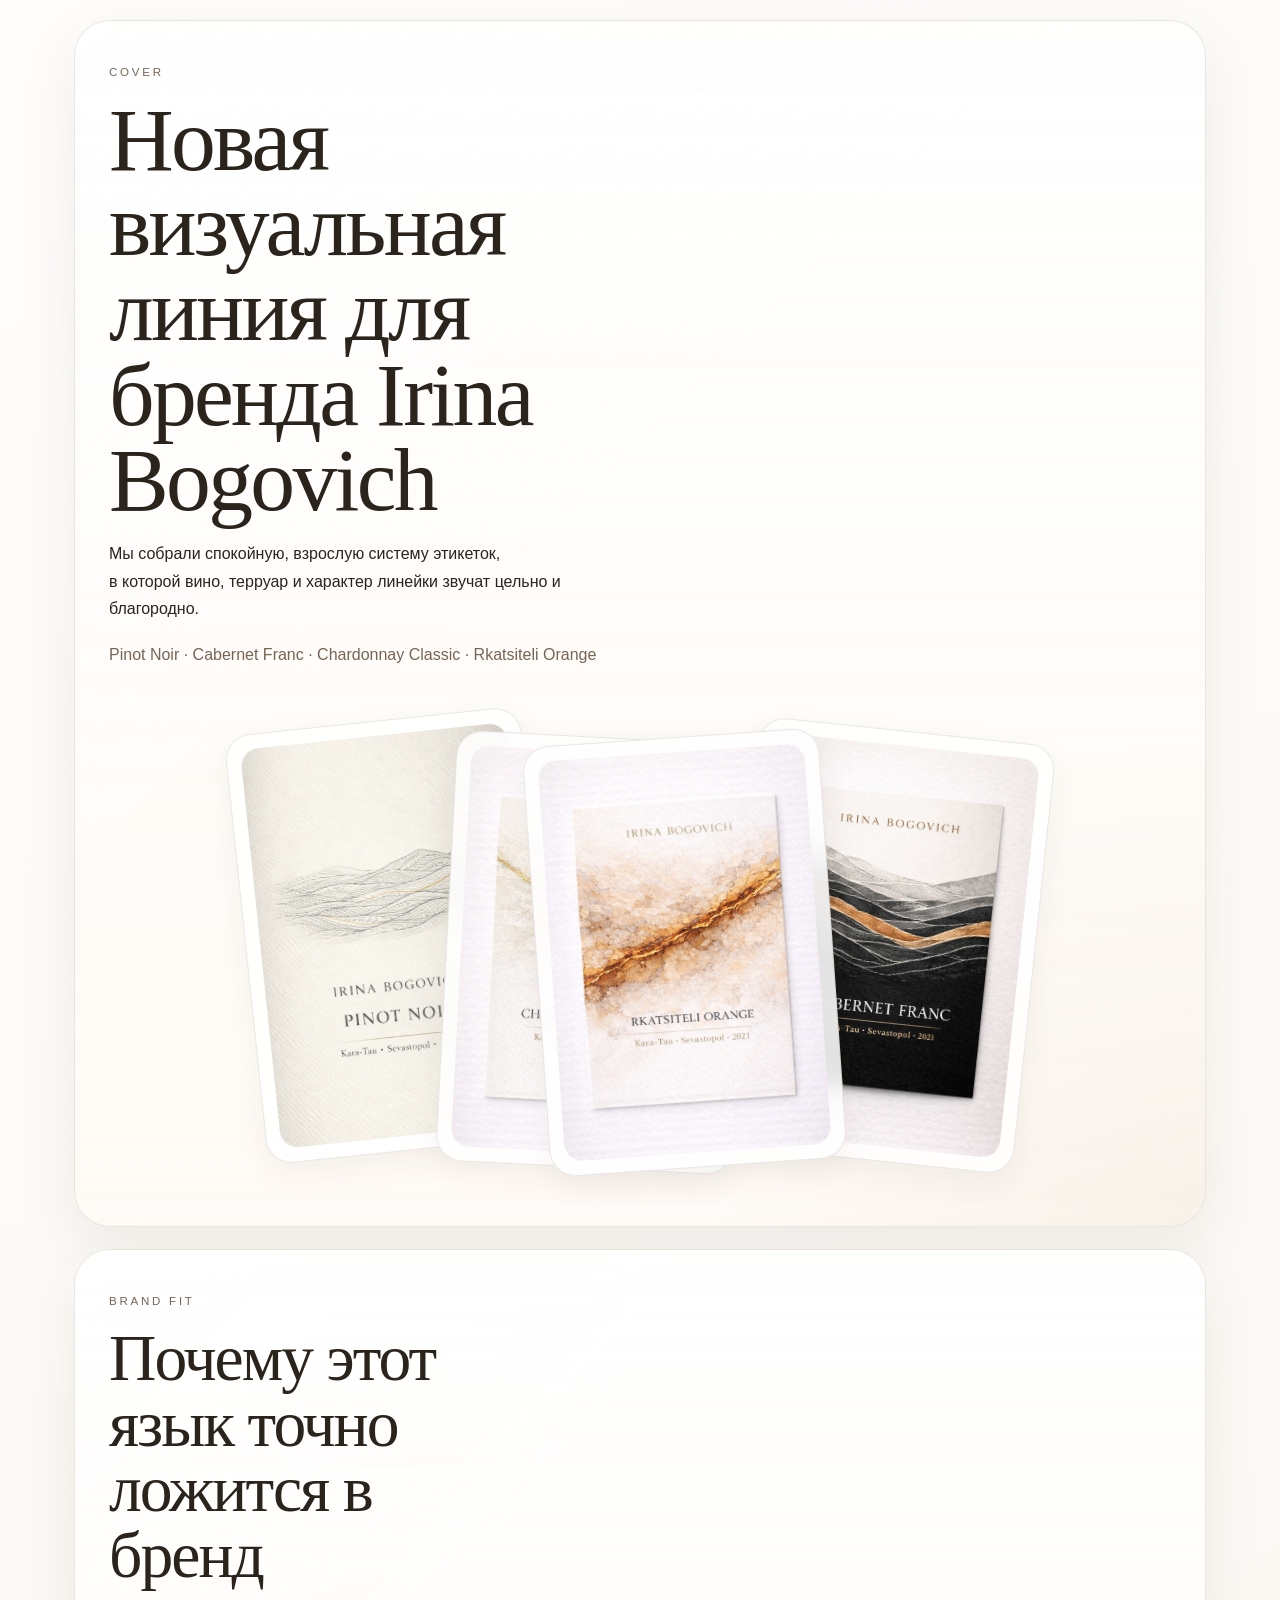
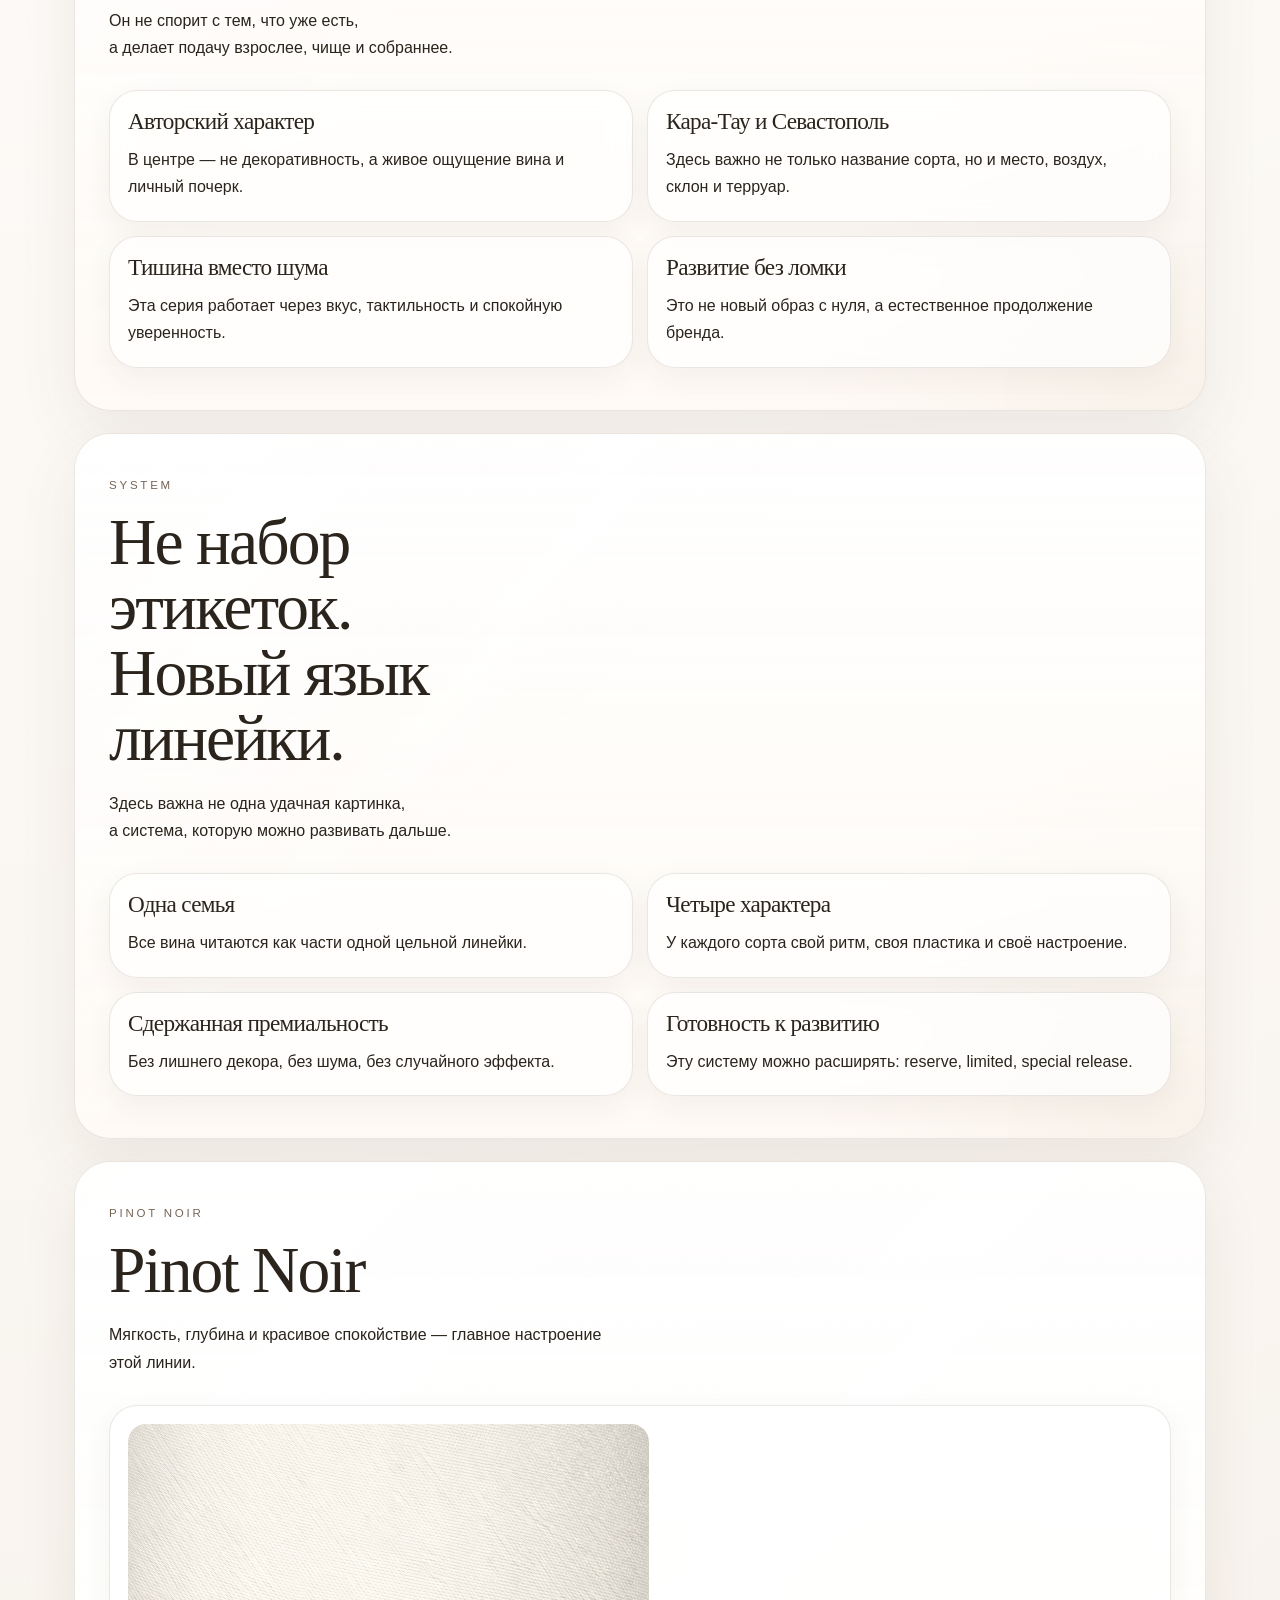
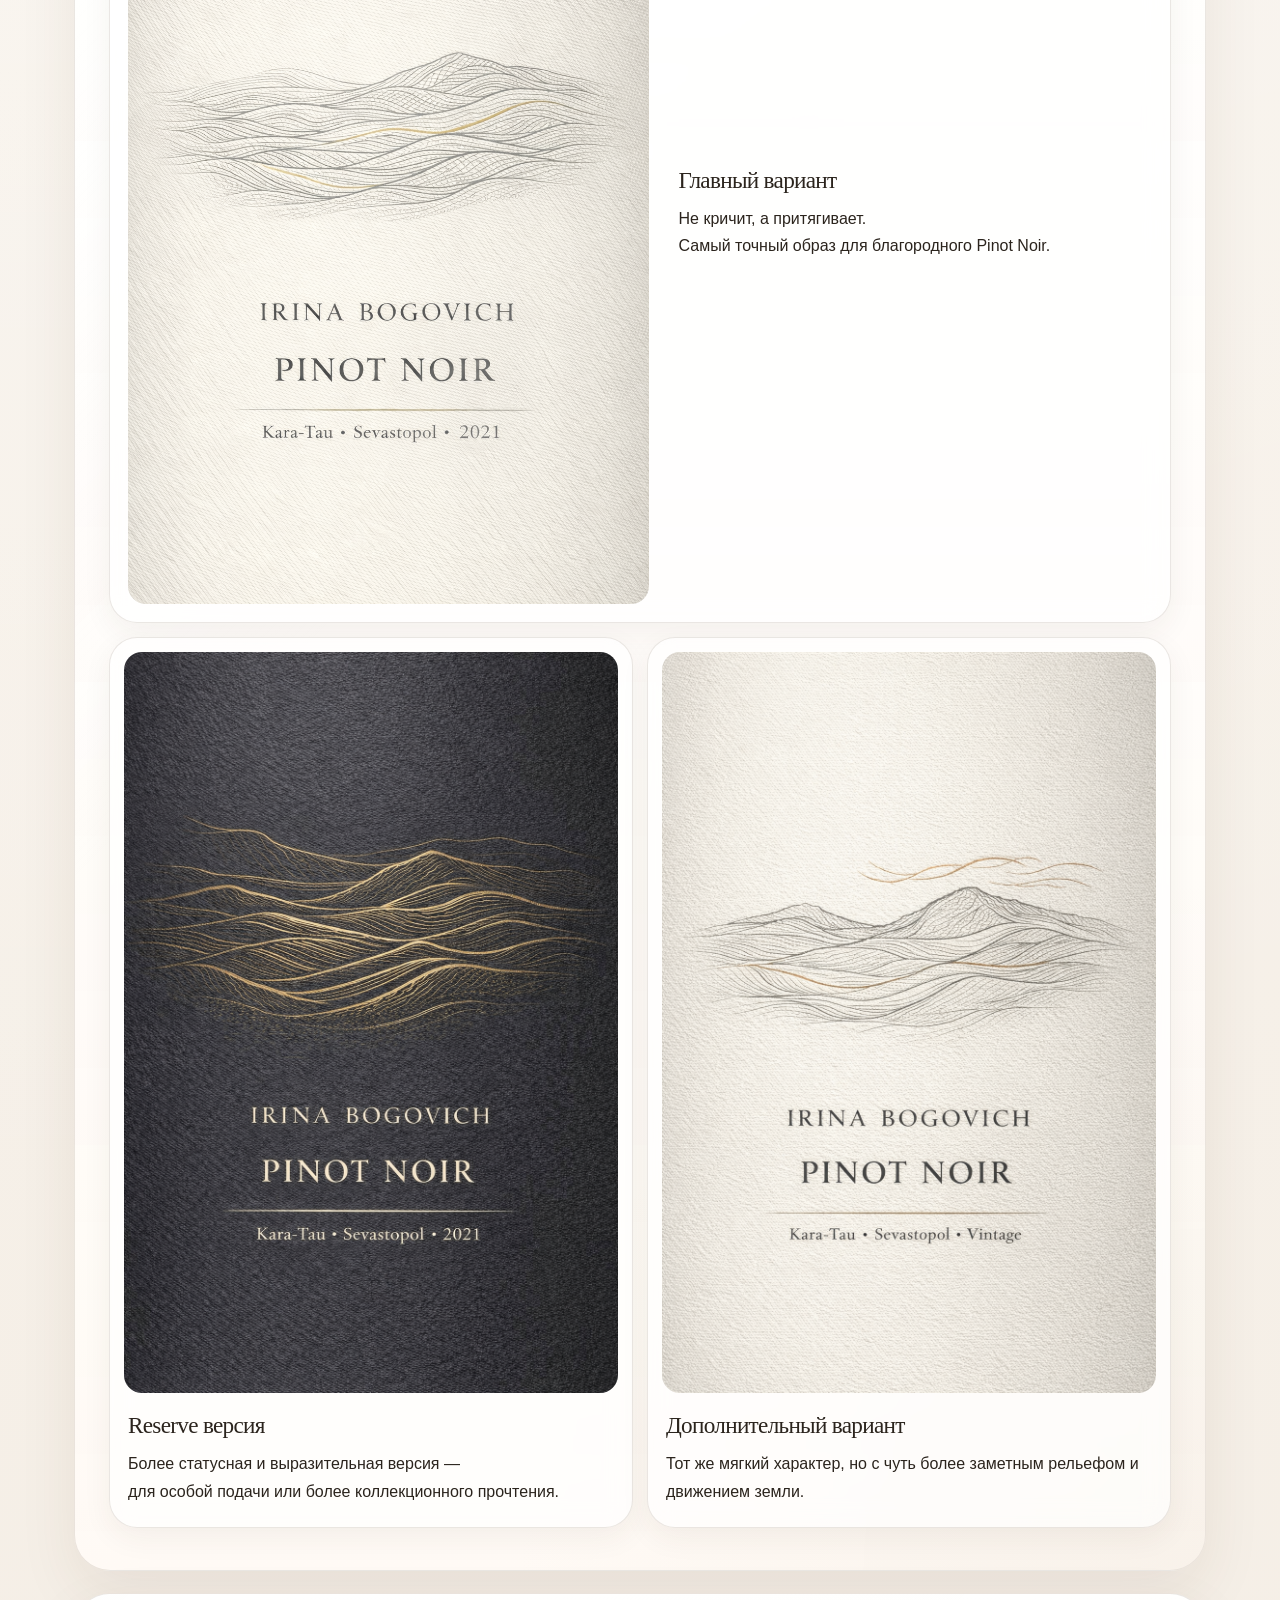
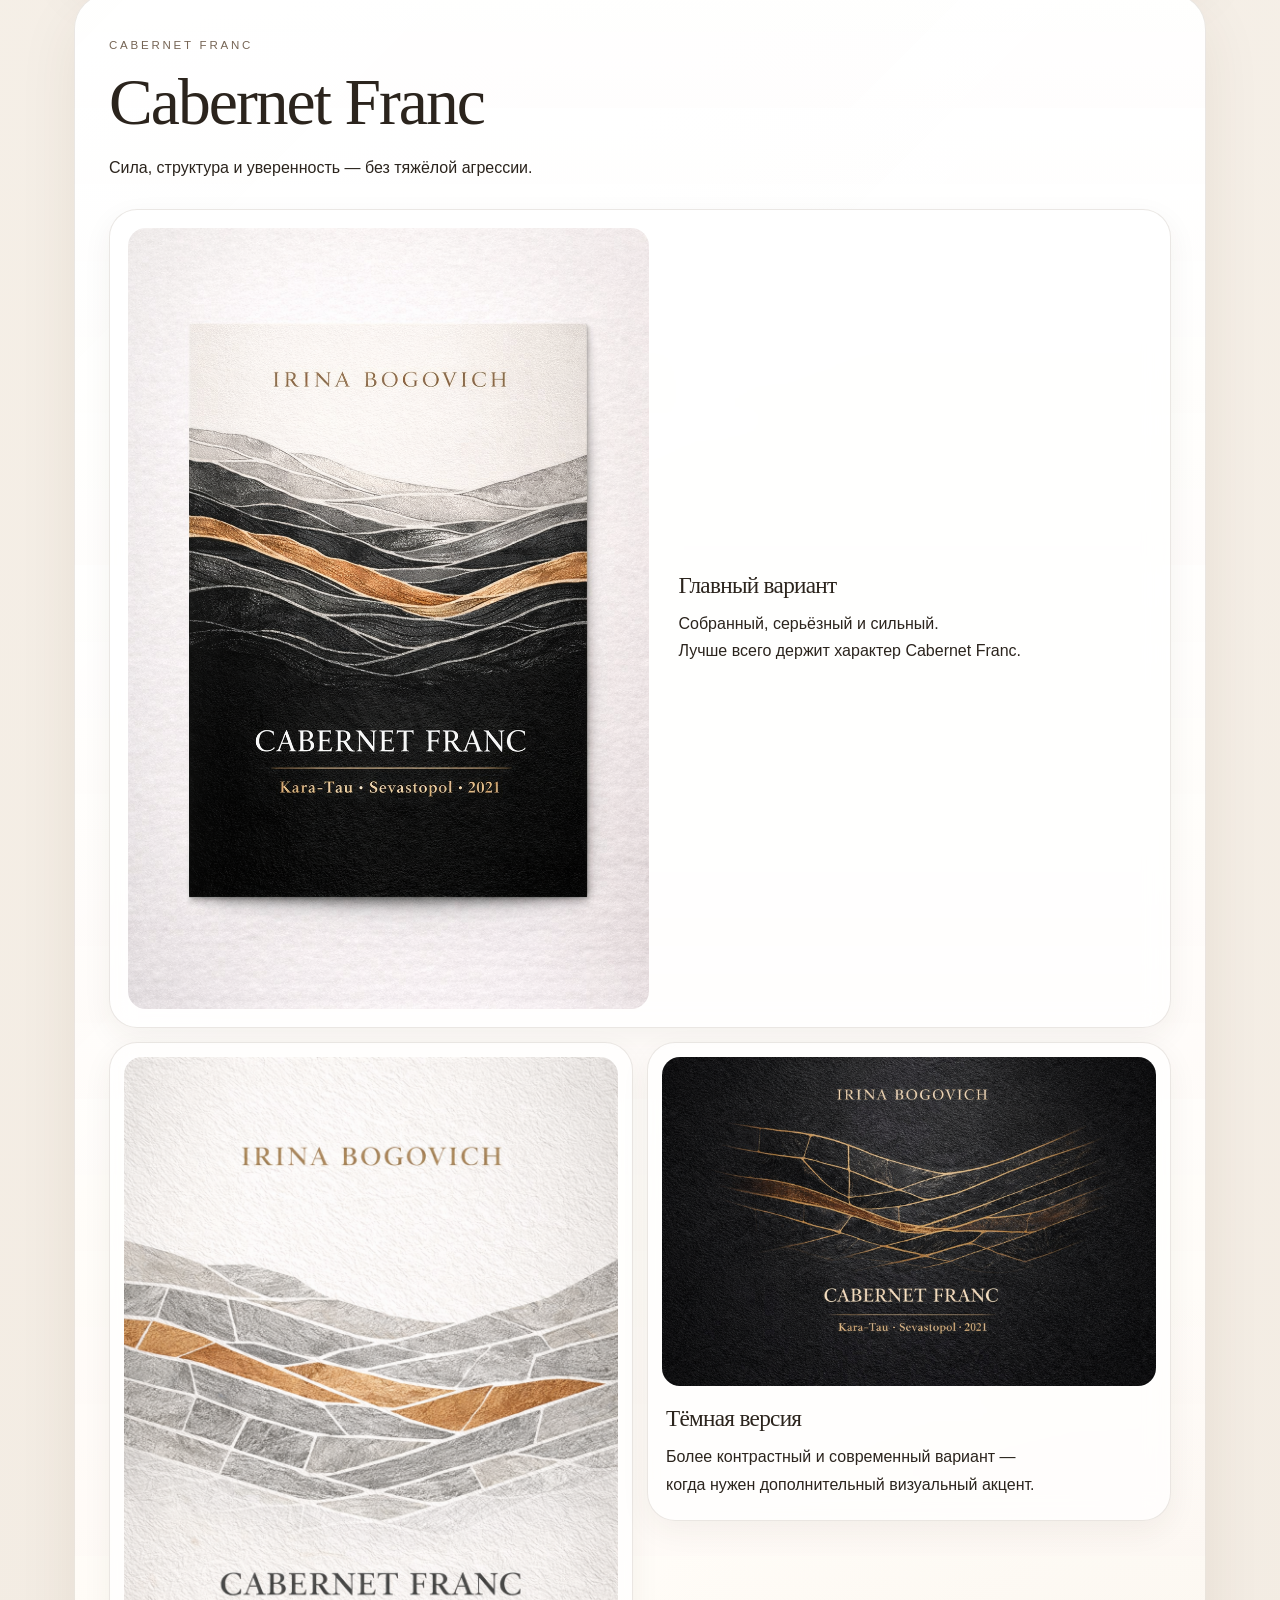
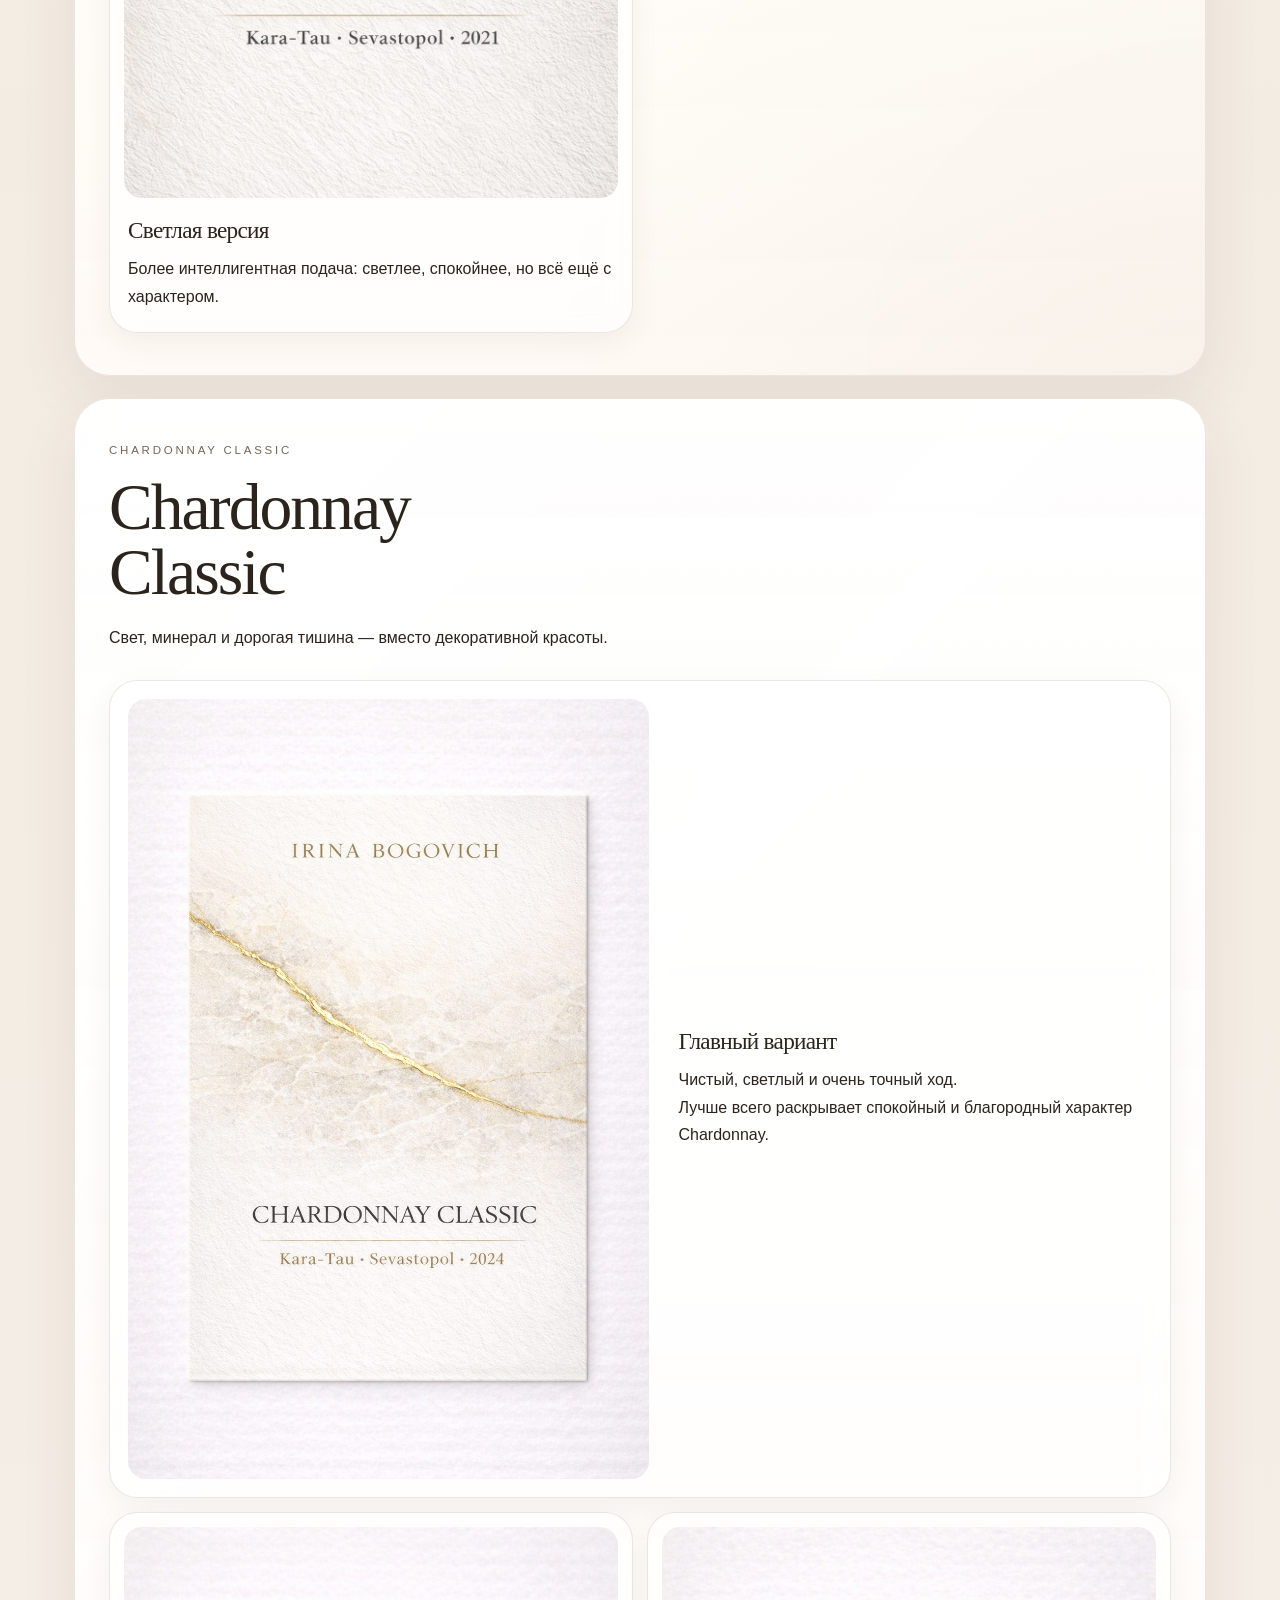
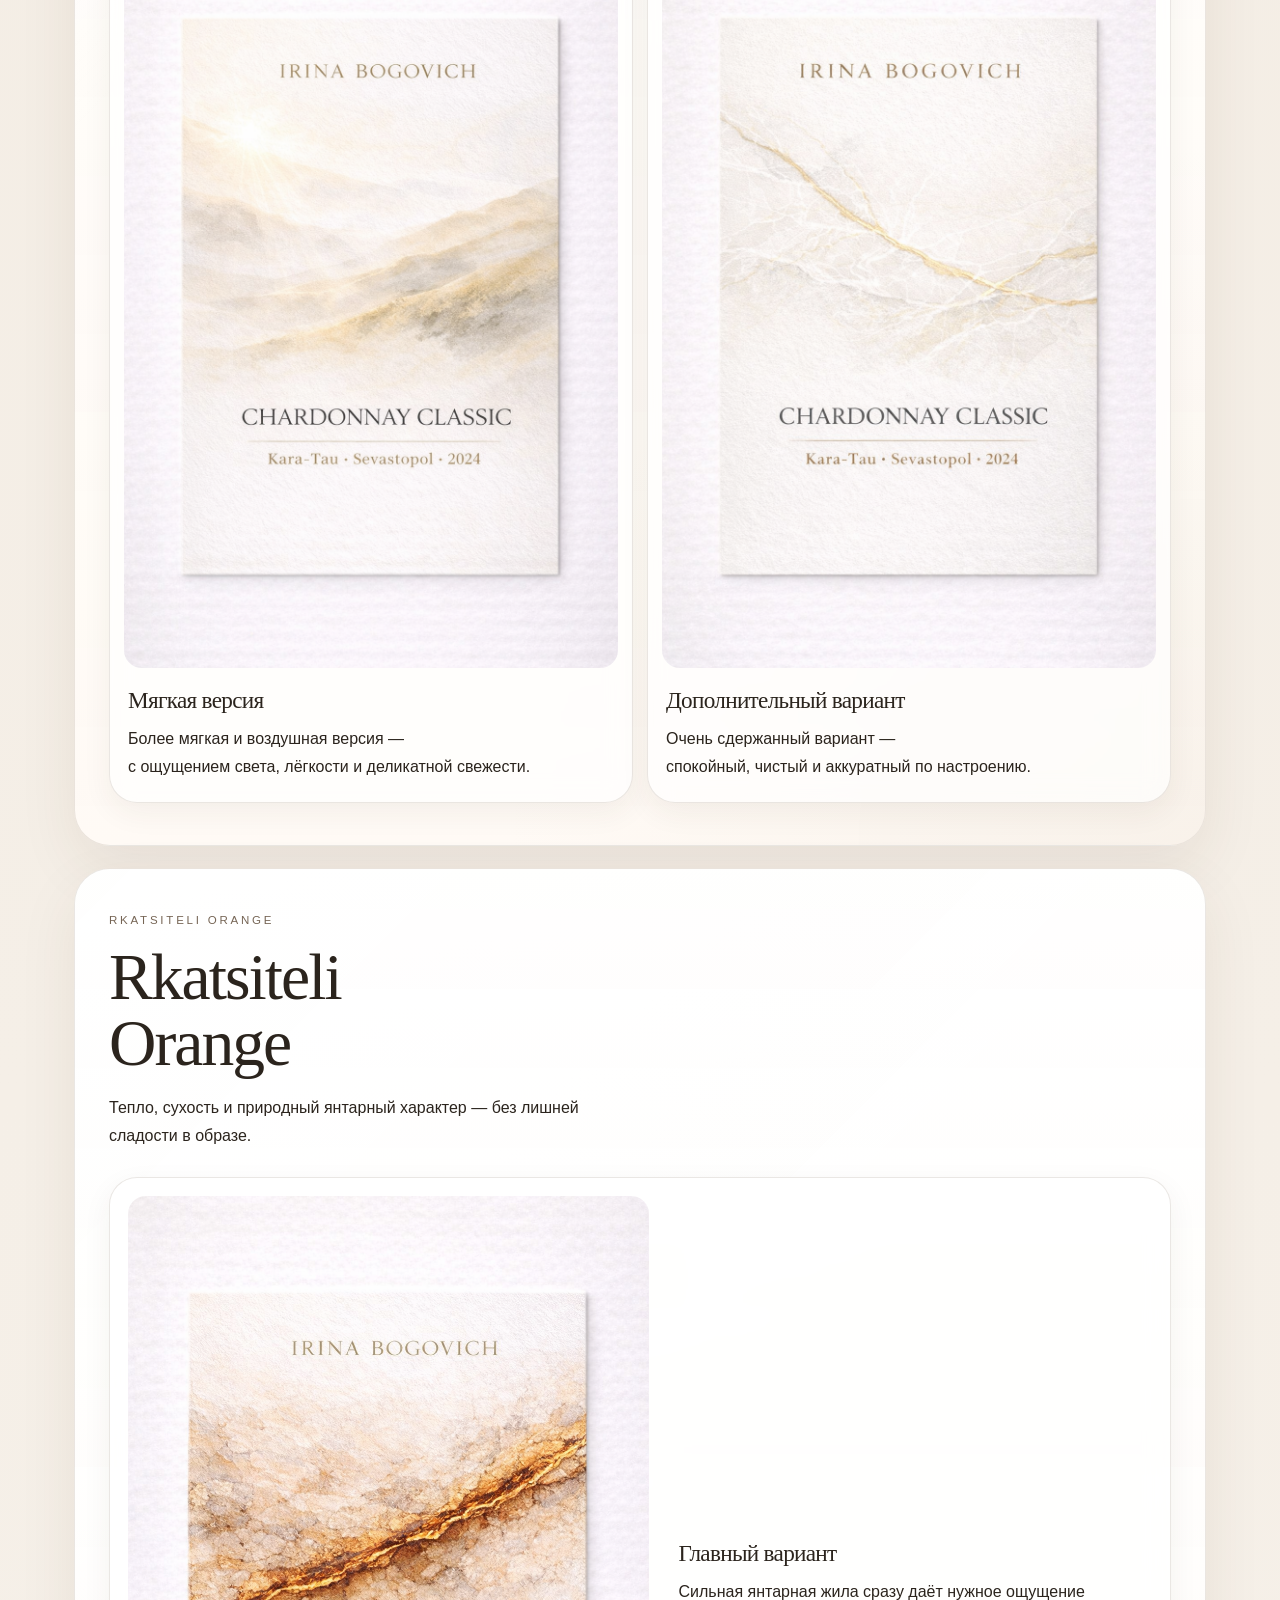
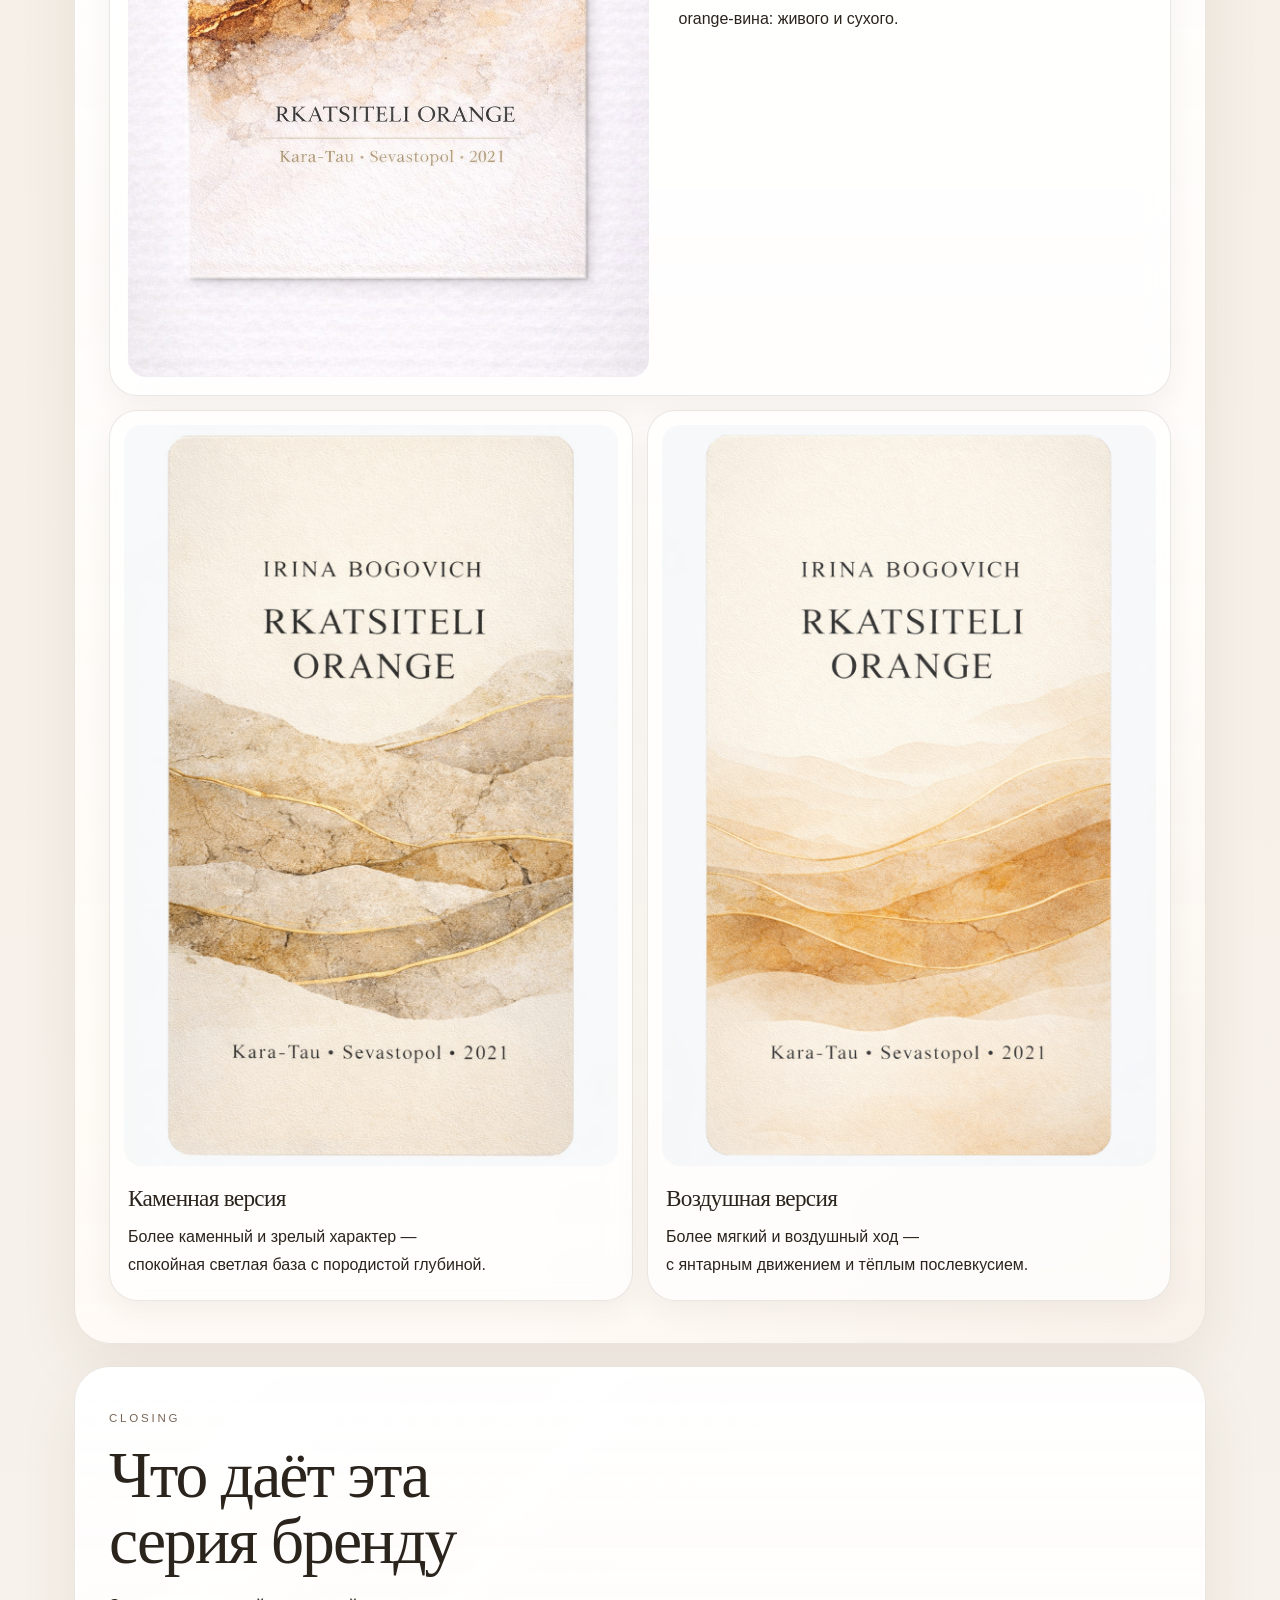
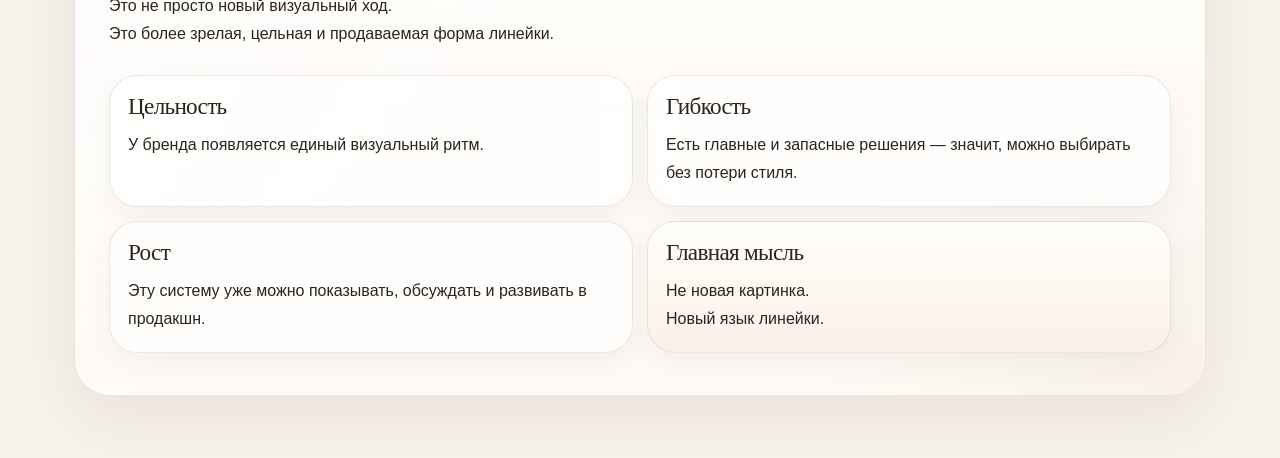
==== index.html @ 6e71f5ce "Add files via upload" ====
<!DOCTYPE html>
<html lang="ru">
  <head>
    <meta charset="UTF-8" />
    <meta
      name="viewport"
      content="width=device-width, initial-scale=1, viewport-fit=cover"
    />
    <title>Irina Bogovich</title>
    <link rel="stylesheet" href="styles.css" />
    <script src="script.js" defer></script>
  </head>
  <body>
    <main class="page-shell">
      <section class="section section-cover reveal is-visible">
        <div class="cover-copy">
          <p class="section-kicker">Cover</p>
          <h1>Новая визуальная линия для бренда Irina Bogovich</h1>
          <p>
            Мы собрали спокойную, взрослую систему этикеток,<br />
            в которой вино, терруар и характер линейки звучат цельно и
            благородно.
          </p>
          <p class="cover-wines">
            Pinot Noir · Cabernet Franc · Chardonnay Classic · Rkatsiteli
            Orange
          </p>
        </div>
        <div class="cover-gallery" aria-label="Этикетки вин">
          <figure class="cover-bottle cover-bottle-left">
            <img
              src="assets/labels/pinot-main.png"
              alt="Pinot Noir — Главный вариант"
            />
          </figure>
          <figure class="cover-bottle cover-bottle-right">
            <img
              src="assets/labels/cabernet-main.png"
              alt="Cabernet Franc — Главный вариант"
            />
          </figure>
          <figure class="cover-bottle cover-bottle-bottom-left">
            <img
              src="assets/labels/chardonnay-main.png"
              alt="Chardonnay Classic — Главный вариант"
            />
          </figure>
          <figure class="cover-bottle cover-bottle-bottom-right">
            <img
              src="assets/labels/orange-main.png"
              alt="Rkatsiteli Orange — Главный вариант"
            />
          </figure>
        </div>
      </section>

      <section class="section reveal">
        <div class="section-copy">
          <p class="section-kicker">Brand fit</p>
          <h2>Почему этот язык точно ложится в бренд</h2>
          <p>
            Он не спорит с тем, что уже есть,<br />
            а делает подачу взрослее, чище и собраннее.
          </p>
        </div>
        <div class="point-list">
          <article class="point-card">
            <h3>Авторский характер</h3>
            <p>
              В центре — не декоративность, а живое ощущение вина и личный
              почерк.
            </p>
          </article>
          <article class="point-card">
            <h3>Кара-Тау и Севастополь</h3>
            <p>
              Здесь важно не только название сорта, но и место, воздух, склон и
              терруар.
            </p>
          </article>
          <article class="point-card">
            <h3>Тишина вместо шума</h3>
            <p>
              Эта серия работает через вкус, тактильность и спокойную
              уверенность.
            </p>
          </article>
          <article class="point-card">
            <h3>Развитие без ломки</h3>
            <p>
              Это не новый образ с нуля, а естественное продолжение бренда.
            </p>
          </article>
        </div>
      </section>

      <section class="section reveal">
        <div class="section-copy">
          <p class="section-kicker">System</p>
          <h2>Не набор этикеток. Новый язык линейки.</h2>
          <p>
            Здесь важна не одна удачная картинка,<br />
            а система, которую можно развивать дальше.
          </p>
        </div>
        <div class="point-list">
          <article class="point-card">
            <h3>Одна семья</h3>
            <p>Все вина читаются как части одной цельной линейки.</p>
          </article>
          <article class="point-card">
            <h3>Четыре характера</h3>
            <p>У каждого сорта свой ритм, своя пластика и своё настроение.</p>
          </article>
          <article class="point-card">
            <h3>Сдержанная премиальность</h3>
            <p>Без лишнего декора, без шума, без случайного эффекта.</p>
          </article>
          <article class="point-card">
            <h3>Готовность к развитию</h3>
            <p>Эту систему можно расширять: reserve, limited, special release.</p>
          </article>
        </div>
      </section>

      <section class="section wine-section reveal">
        <div class="section-copy">
          <p class="section-kicker">Pinot Noir</p>
          <h2>Pinot Noir</h2>
          <p>
            Мягкость, глубина и красивое спокойствие — главное настроение этой
            линии.
          </p>
        </div>
        <div class="wine-gallery">
          <article class="wine-card wine-card-main">
            <div class="wine-image-frame">
              <img
                src="assets/labels/pinot-main.png"
                alt="Pinot Noir — Главный вариант"
              />
            </div>
            <div class="wine-card-copy">
              <h3>Главный вариант</h3>
              <p>
                Не кричит, а притягивает.<br />
                Самый точный образ для благородного Pinot Noir.
              </p>
            </div>
          </article>
          <article class="wine-card">
            <div class="wine-image-frame">
              <img
                src="assets/labels/pinot-reserve.png"
                alt="Pinot Noir — Запасной / reserve"
              />
            </div>
            <div class="wine-card-copy">
              <h3>Reserve версия</h3>
              <p>
                Более статусная и выразительная версия —<br />
                для особой подачи или более коллекционного прочтения.
              </p>
            </div>
          </article>
          <article class="wine-card">
            <div class="wine-image-frame">
              <img
                src="assets/labels/pinot-extra.png"
                alt="Pinot Noir — Дополнительный"
              />
            </div>
            <div class="wine-card-copy">
              <h3>Дополнительный вариант</h3>
              <p>
                Тот же мягкий характер, но с чуть более заметным рельефом и
                движением земли.
              </p>
            </div>
          </article>
        </div>
      </section>

      <section class="section wine-section reveal">
        <div class="section-copy">
          <p class="section-kicker">Cabernet Franc</p>
          <h2>Cabernet Franc</h2>
          <p>Сила, структура и уверенность — без тяжёлой агрессии.</p>
        </div>
        <div class="wine-gallery">
          <article class="wine-card wine-card-main">
            <div class="wine-image-frame">
              <img
                src="assets/labels/cabernet-main.png"
                alt="Cabernet Franc — Главный вариант"
              />
            </div>
            <div class="wine-card-copy">
              <h3>Главный вариант</h3>
              <p>
                Собранный, серьёзный и сильный.<br />
                Лучше всего держит характер Cabernet Franc.
              </p>
            </div>
          </article>
          <article class="wine-card">
            <div class="wine-image-frame">
              <img
                src="assets/labels/cabernet-light.png"
                alt="Cabernet Franc — Запасной светлый"
              />
            </div>
            <div class="wine-card-copy">
              <h3>Светлая версия</h3>
              <p>
                Более интеллигентная подача: светлее, спокойнее, но всё ещё с
                характером.
              </p>
            </div>
          </article>
          <article class="wine-card">
            <div class="wine-image-frame">
              <img
                src="assets/labels/cabernet-dark.png"
                alt="Cabernet Franc — Запасной тёмный"
              />
            </div>
            <div class="wine-card-copy">
              <h3>Тёмная версия</h3>
              <p>
                Более контрастный и современный вариант —<br />
                когда нужен дополнительный визуальный акцент.
              </p>
            </div>
          </article>
        </div>
      </section>

      <section class="section wine-section reveal">
        <div class="section-copy">
          <p class="section-kicker">Chardonnay Classic</p>
          <h2>Chardonnay Classic</h2>
          <p>Свет, минерал и дорогая тишина — вместо декоративной красоты.</p>
        </div>
        <div class="wine-gallery">
          <article class="wine-card wine-card-main">
            <div class="wine-image-frame">
              <img
                src="assets/labels/chardonnay-main.png"
                alt="Chardonnay Classic — Главный вариант"
              />
            </div>
            <div class="wine-card-copy">
              <h3>Главный вариант</h3>
              <p>
                Чистый, светлый и очень точный ход.<br />
                Лучше всего раскрывает спокойный и благородный характер
                Chardonnay.
              </p>
            </div>
          </article>
          <article class="wine-card">
            <div class="wine-image-frame">
              <img
                src="assets/labels/chardonnay-alt.png"
                alt="Chardonnay Classic — Запасной"
              />
            </div>
            <div class="wine-card-copy">
              <h3>Мягкая версия</h3>
              <p>
                Более мягкая и воздушная версия —<br />
                с ощущением света, лёгкости и деликатной свежести.
              </p>
            </div>
          </article>
          <article class="wine-card">
            <div class="wine-image-frame">
              <img
                src="assets/labels/chardonnay-extra.png"
                alt="Chardonnay Classic — Дополнительный"
              />
            </div>
            <div class="wine-card-copy">
              <h3>Дополнительный вариант</h3>
              <p>
                Очень сдержанный вариант —<br />
                спокойный, чистый и аккуратный по настроению.
              </p>
            </div>
          </article>
        </div>
      </section>

      <section class="section wine-section reveal">
        <div class="section-copy">
          <p class="section-kicker">Rkatsiteli Orange</p>
          <h2>Rkatsiteli Orange</h2>
          <p>
            Тепло, сухость и природный янтарный характер — без лишней сладости в
            образе.
          </p>
        </div>
        <div class="wine-gallery">
          <article class="wine-card wine-card-main">
            <div class="wine-image-frame">
              <img
                src="assets/labels/orange-main.png"
                alt="Rkatsiteli Orange — Главный вариант"
              />
            </div>
            <div class="wine-card-copy">
              <h3>Главный вариант</h3>
              <p>
                Сильная янтарная жила сразу даёт нужное ощущение orange-вина:
                живого и сухого.
              </p>
            </div>
          </article>
          <article class="wine-card">
            <div class="wine-image-frame">
              <img
                src="assets/labels/orange-alt.png"
                alt="Rkatsiteli Orange — Запасной"
              />
            </div>
            <div class="wine-card-copy">
              <h3>Каменная версия</h3>
              <p>
                Более каменный и зрелый характер —<br />
                спокойная светлая база с породистой глубиной.
              </p>
            </div>
          </article>
          <article class="wine-card">
            <div class="wine-image-frame">
              <img
                src="assets/labels/orange-extra.png"
                alt="Rkatsiteli Orange — Дополнительный"
              />
            </div>
            <div class="wine-card-copy">
              <h3>Воздушная версия</h3>
              <p>
                Более мягкий и воздушный ход —<br />
                с янтарным движением и тёплым послевкусием.
              </p>
            </div>
          </article>
        </div>
      </section>

      <section class="section reveal">
        <div class="section-copy">
          <p class="section-kicker">Closing</p>
          <h2>Что даёт эта серия бренду</h2>
          <p>
            Это не просто новый визуальный ход.<br />
            Это более зрелая, цельная и продаваемая форма линейки.
          </p>
        </div>
        <div class="point-list">
          <article class="point-card">
            <h3>Цельность</h3>
            <p>У бренда появляется единый визуальный ритм.</p>
          </article>
          <article class="point-card">
            <h3>Гибкость</h3>
            <p>
              Есть главные и запасные решения — значит, можно выбирать без
              потери стиля.
            </p>
          </article>
          <article class="point-card">
            <h3>Рост</h3>
            <p>
              Эту систему уже можно показывать, обсуждать и развивать в
              продакшн.
            </p>
          </article>
          <article class="point-card point-card-strong">
            <h3>Главная мысль</h3>
            <p>Не новая картинка.<br />Новый язык линейки.</p>
          </article>
        </div>
      </section>
    </main>
  </body>
</html>
---- styles.css ----
:root {
  --bg: #f7f2eb;
  --bg-soft: rgba(255, 252, 248, 0.84);
  --surface: rgba(255, 255, 255, 0.7);
  --surface-strong: rgba(255, 255, 255, 0.88);
  --line: rgba(107, 89, 69, 0.14);
  --line-strong: rgba(107, 89, 69, 0.2);
  --text: #2b241d;
  --muted: #766555;
  --shadow: 0 22px 60px rgba(76, 55, 31, 0.08);
  --shadow-soft: 0 10px 30px rgba(76, 55, 31, 0.06);
  --radius: 28px;
  --radius-lg: 36px;
  --page-width: 1180px;
}

* {
  box-sizing: border-box;
}

html {
  scroll-behavior: smooth;
}

body {
  margin: 0;
  min-width: 320px;
  font-family: "Avenir Next", "Segoe UI", "Helvetica Neue", Arial, sans-serif;
  color: var(--text);
  background:
    radial-gradient(circle at top left, rgba(255, 255, 255, 0.8), transparent 38%),
    linear-gradient(180deg, #fbf7f1 0%, #f3ece3 56%, #f7f2eb 100%);
}

img {
  display: block;
  width: 100%;
  height: auto;
}

.page-shell {
  width: min(100%, var(--page-width));
  margin: 0 auto;
  padding: max(20px, env(safe-area-inset-top)) 16px max(40px, env(safe-area-inset-bottom));
}

.section {
  position: relative;
  margin-bottom: 18px;
  padding: 32px 20px;
  border: 1px solid var(--line);
  border-radius: var(--radius-lg);
  background:
    linear-gradient(180deg, rgba(255, 255, 255, 0.92), rgba(255, 250, 244, 0.82)),
    var(--bg-soft);
  box-shadow: var(--shadow);
  overflow: clip;
}

.section::before {
  content: "";
  position: absolute;
  inset: 0;
  background:
    linear-gradient(135deg, rgba(255, 255, 255, 0.52), transparent 42%),
    radial-gradient(circle at bottom right, rgba(209, 191, 166, 0.14), transparent 30%);
  pointer-events: none;
}

.section > * {
  position: relative;
  z-index: 1;
}

.section-cover {
  min-height: calc(100svh - 40px);
  display: grid;
  align-content: space-between;
  gap: 36px;
  padding-top: 44px;
  padding-bottom: 28px;
}

.cover-copy,
.section-copy {
  max-width: 42rem;
}

.section-kicker {
  margin: 0 0 14px;
  font-size: 0.72rem;
  letter-spacing: 0.24em;
  text-transform: uppercase;
  color: var(--muted);
}

h1,
h2,
h3 {
  margin: 0;
  font-family: "Iowan Old Style", "Baskerville", "Times New Roman", serif;
  font-weight: 500;
  letter-spacing: -0.03em;
}

h1 {
  font-size: clamp(2.3rem, 9vw, 5.6rem);
  line-height: 0.95;
  max-width: 12ch;
}

h2 {
  font-size: clamp(2rem, 8vw, 4.1rem);
  line-height: 1;
  max-width: 12ch;
}

h3 {
  font-size: 1.45rem;
  line-height: 1.08;
}

p {
  margin: 0;
  font-size: 1rem;
  line-height: 1.72;
  color: var(--text);
}

.cover-copy p:not(.section-kicker),
.section-copy p:not(.section-kicker) {
  margin-top: 18px;
  max-width: 32rem;
}

.cover-wines {
  color: var(--muted);
}

.cover-gallery {
  position: relative;
  height: min(68vw, 470px);
  min-height: 320px;
}

.cover-bottle {
  position: absolute;
  width: 42%;
  padding: 12px;
  border: 1px solid var(--line);
  border-radius: 26px;
  background: var(--surface-strong);
  box-shadow: var(--shadow-soft);
  backdrop-filter: blur(14px);
}

.cover-bottle img,
.wine-image-frame img {
  border-radius: 18px;
}

.cover-bottle-left {
  top: 0;
  left: 0;
  transform: rotate(-6deg);
}

.cover-bottle-right {
  top: 2%;
  right: 0;
  transform: rotate(6deg);
}

.cover-bottle-bottom-left {
  bottom: 0;
  left: 9%;
  transform: rotate(3deg);
}

.cover-bottle-bottom-right {
  right: 9%;
  bottom: 0;
  transform: rotate(-4deg);
}

.point-list,
.wine-gallery {
  display: grid;
  gap: 14px;
  margin-top: 28px;
}

.point-card,
.wine-card {
  border: 1px solid var(--line);
  border-radius: var(--radius);
  background: var(--surface);
  box-shadow: var(--shadow-soft);
  backdrop-filter: blur(12px);
}

.point-card {
  padding: 18px 18px 20px;
}

.point-card h3,
.wine-card-copy h3 {
  margin-bottom: 12px;
}

.point-card-strong {
  background: linear-gradient(180deg, #fffefb, #f9f1e7);
}

.wine-image-frame {
  padding: 14px 14px 0;
}

.wine-card-copy {
  padding: 20px 18px 22px;
}

.wine-card-main .wine-card-copy {
  padding-top: 22px;
}

.reveal {
  opacity: 0;
  transform: translateY(28px);
  transition:
    opacity 0.8s ease,
    transform 0.8s ease;
  transition-delay: 0.06s;
}

.reveal.is-visible {
  opacity: 1;
  transform: translateY(0);
}

@media (min-width: 740px) {
  .page-shell {
    padding-left: 24px;
    padding-right: 24px;
  }

  .section {
    margin-bottom: 22px;
    padding: 42px 34px;
  }

  .point-list {
    grid-template-columns: repeat(2, minmax(0, 1fr));
  }

  .wine-gallery {
    grid-template-columns: repeat(2, minmax(0, 1fr));
    align-items: start;
  }

  .wine-card-main {
    grid-column: 1 / -1;
    display: grid;
    grid-template-columns: minmax(0, 1.05fr) minmax(0, 0.95fr);
    align-items: center;
  }

  .wine-card-main .wine-image-frame {
    padding: 18px;
  }

  .wine-card-main .wine-card-copy {
    padding: 28px 28px 28px 12px;
  }

  .cover-gallery {
    height: 480px;
  }

  .cover-bottle {
    width: 28%;
    padding: 14px;
  }

  .cover-bottle-left {
    left: 9%;
  }

  .cover-bottle-right {
    right: 9%;
  }

  .cover-bottle-bottom-left {
    left: 28%;
  }

  .cover-bottle-bottom-right {
    right: 28%;
  }
}

@media (prefers-reduced-motion: reduce) {
  html {
    scroll-behavior: auto;
  }

  .reveal {
    opacity: 1;
    transform: none;
    transition: none;
  }
}
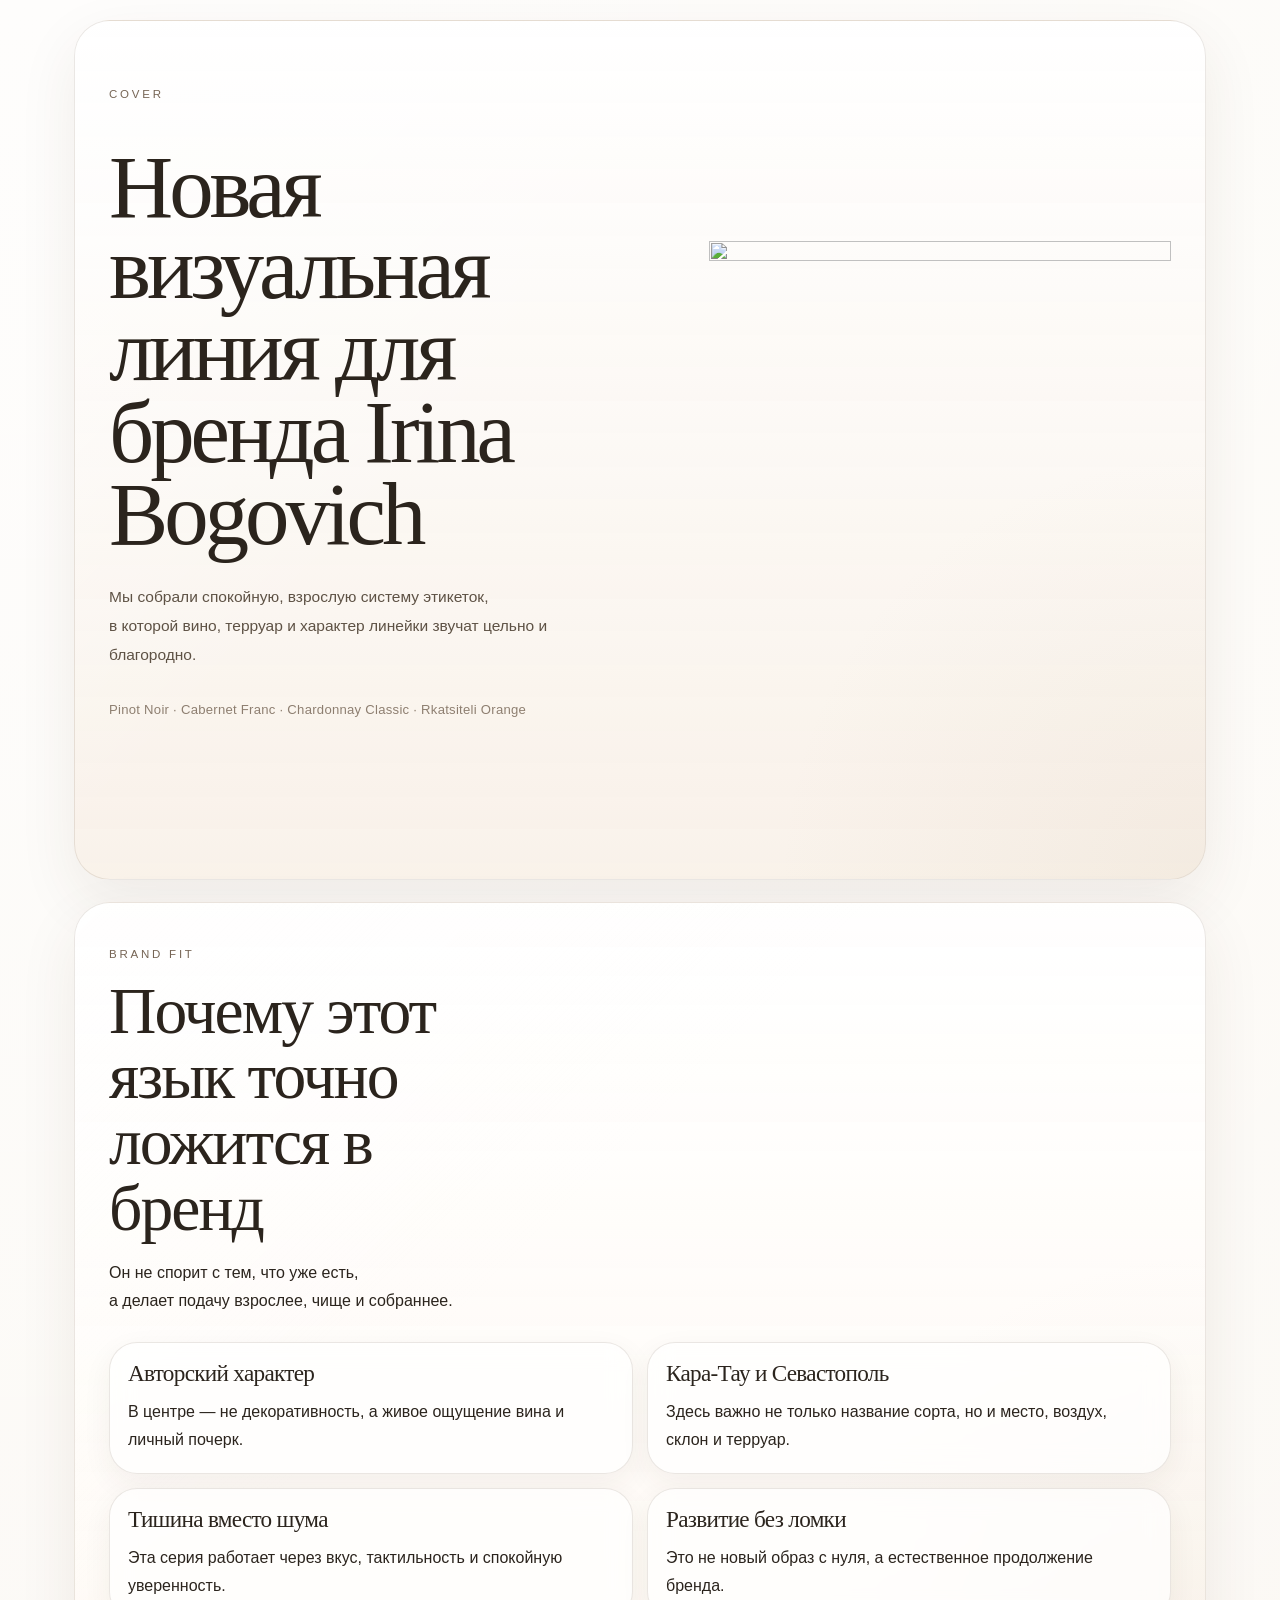
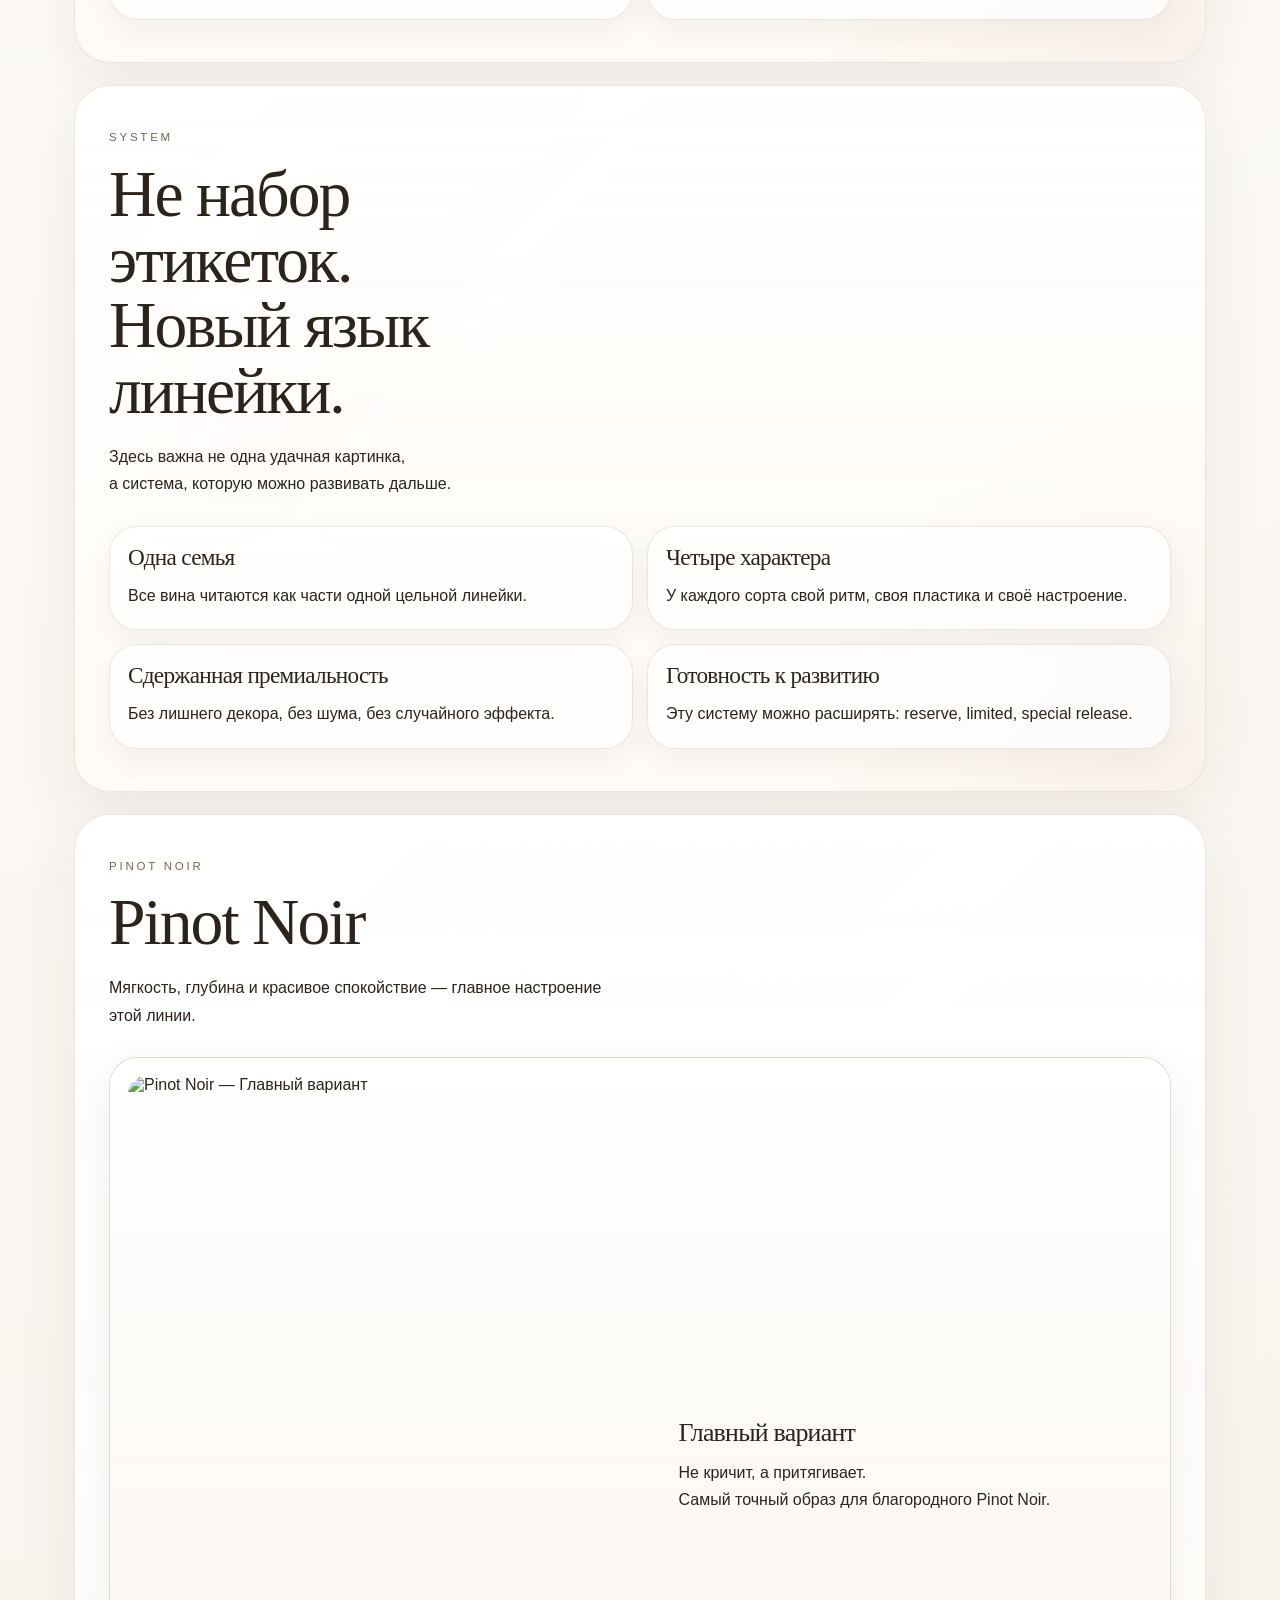
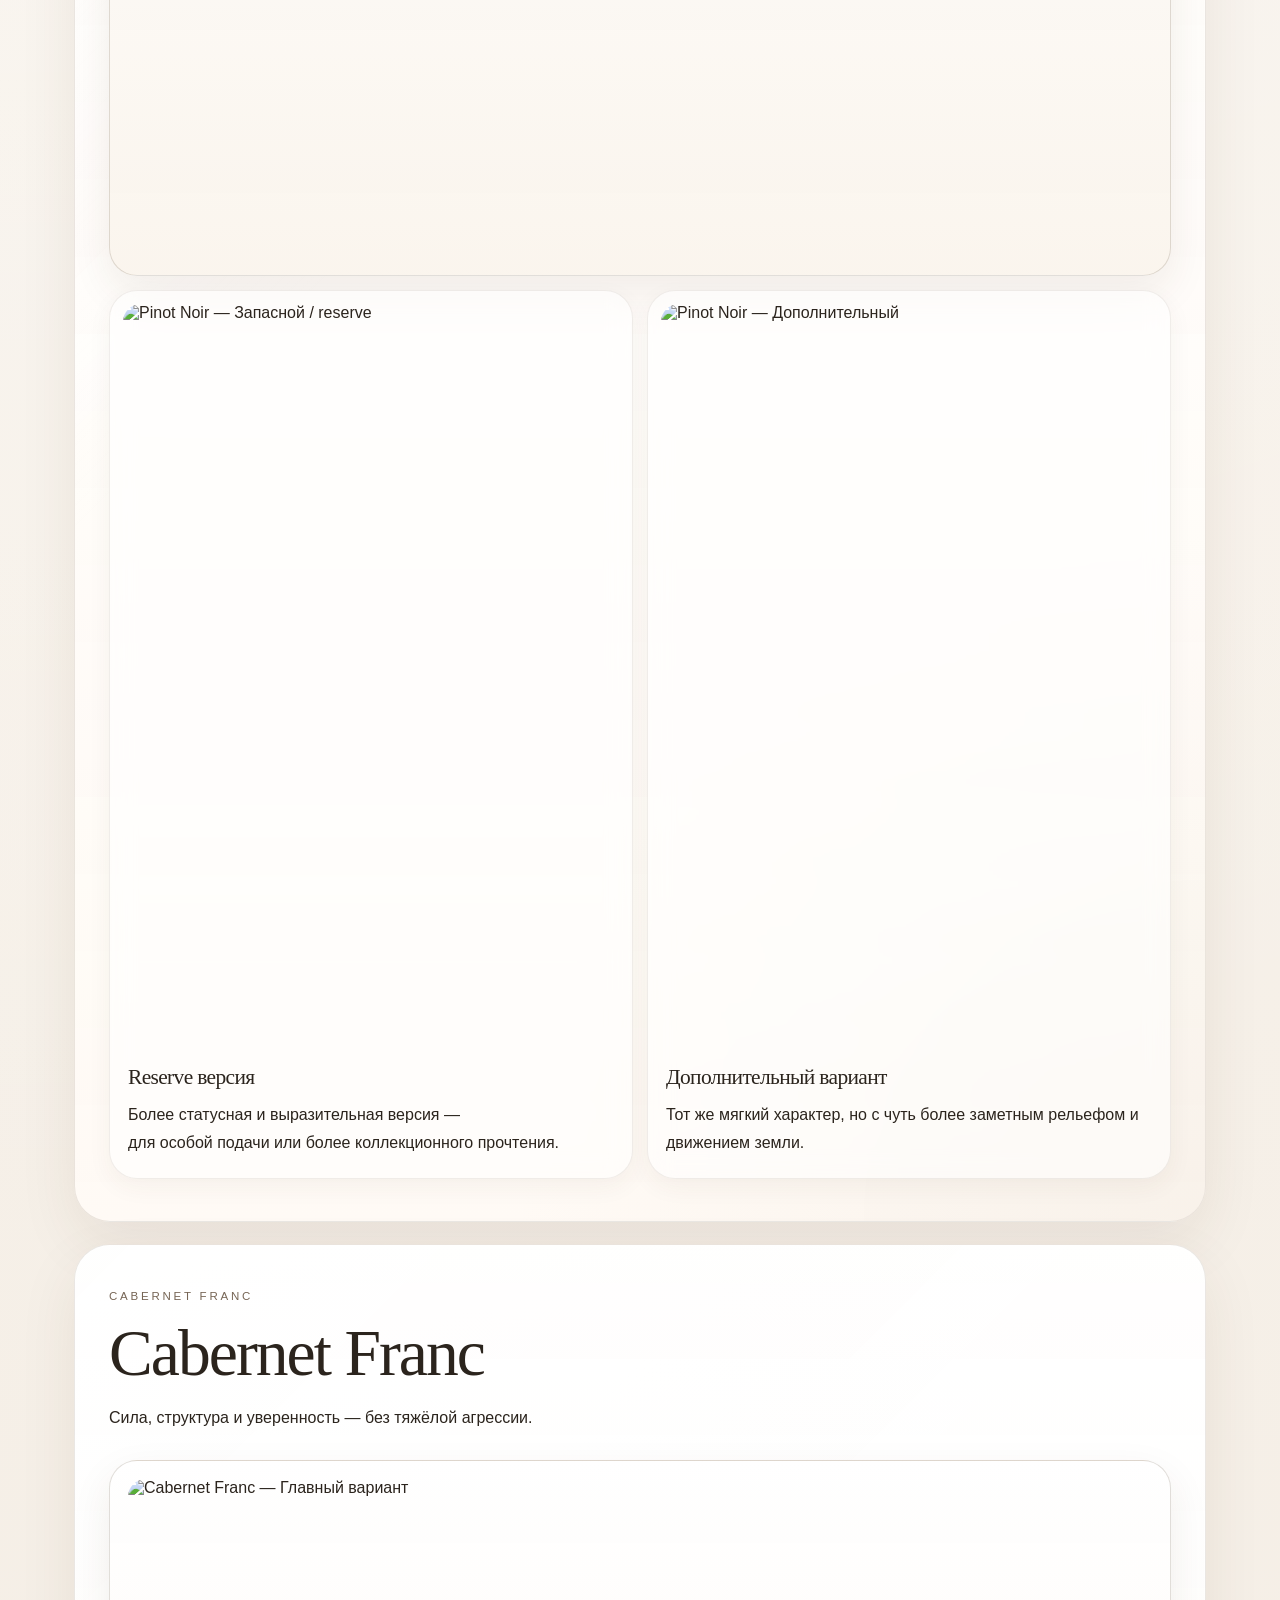
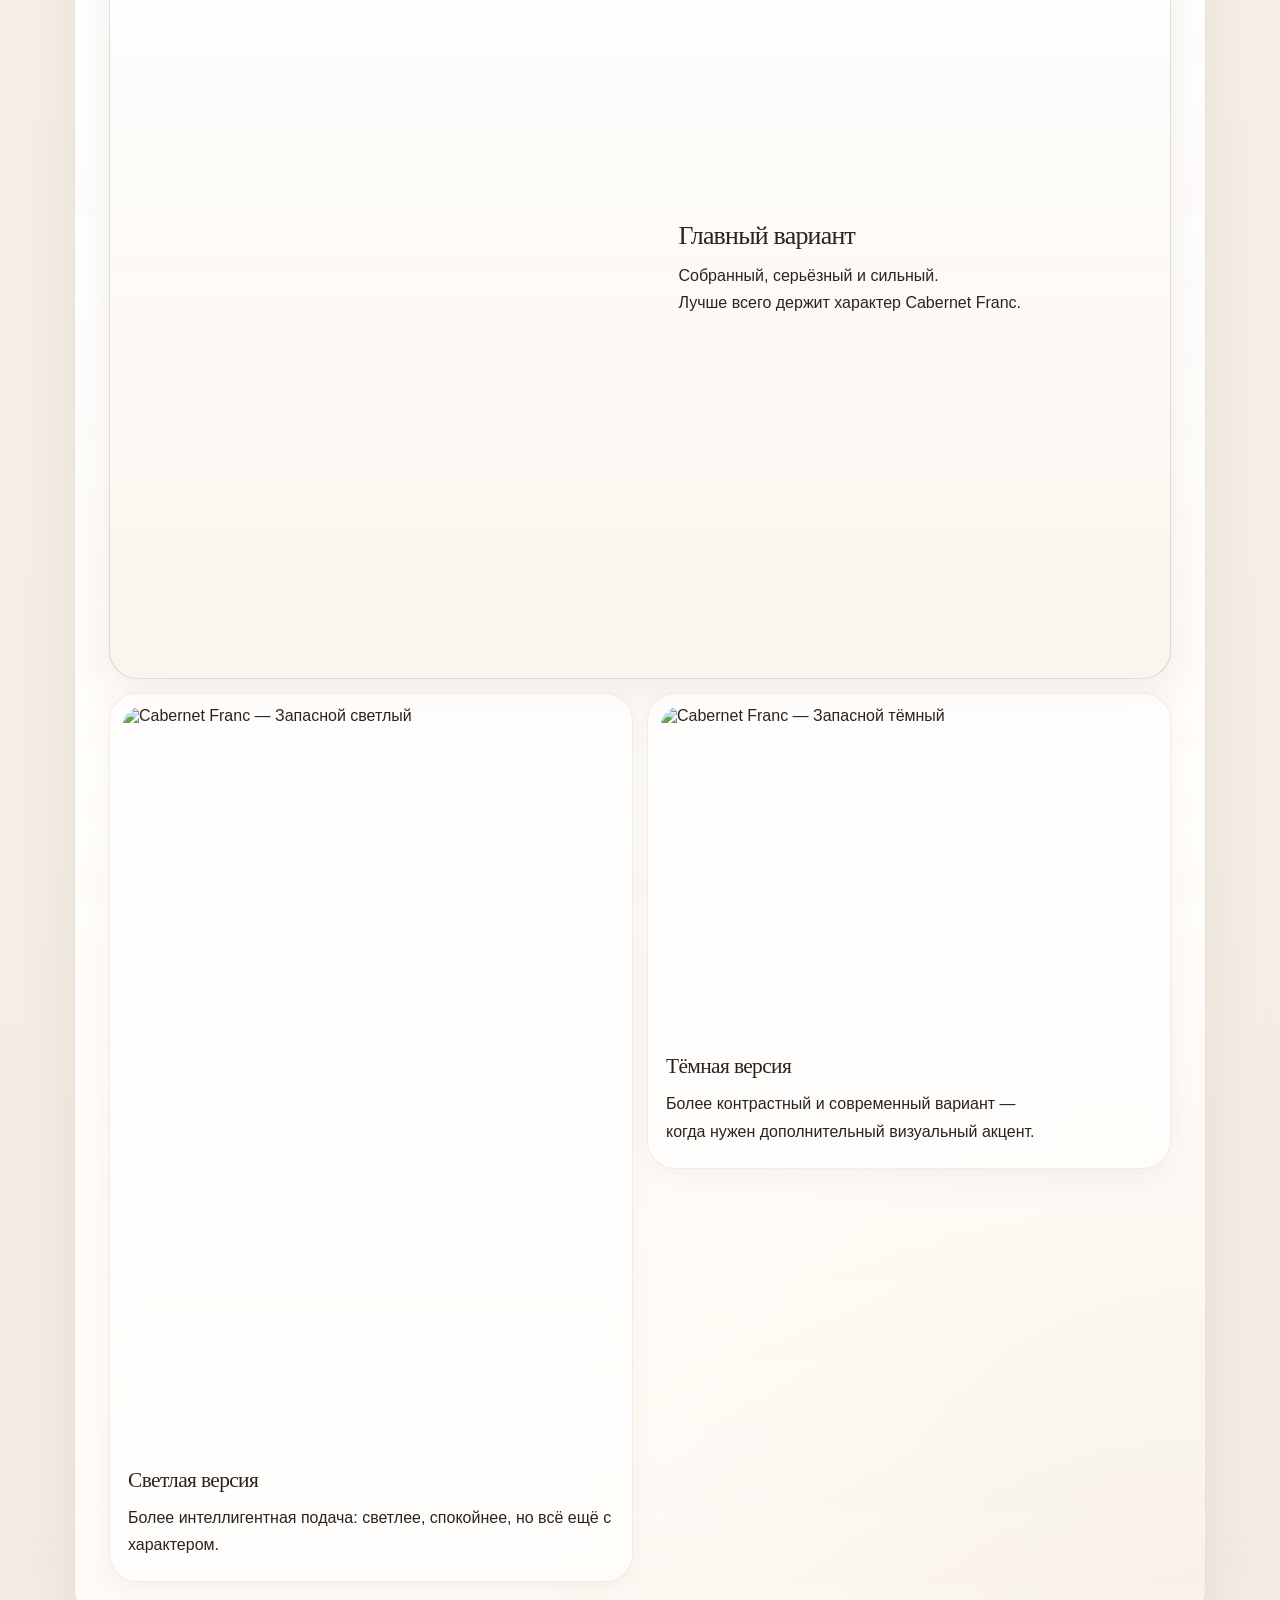
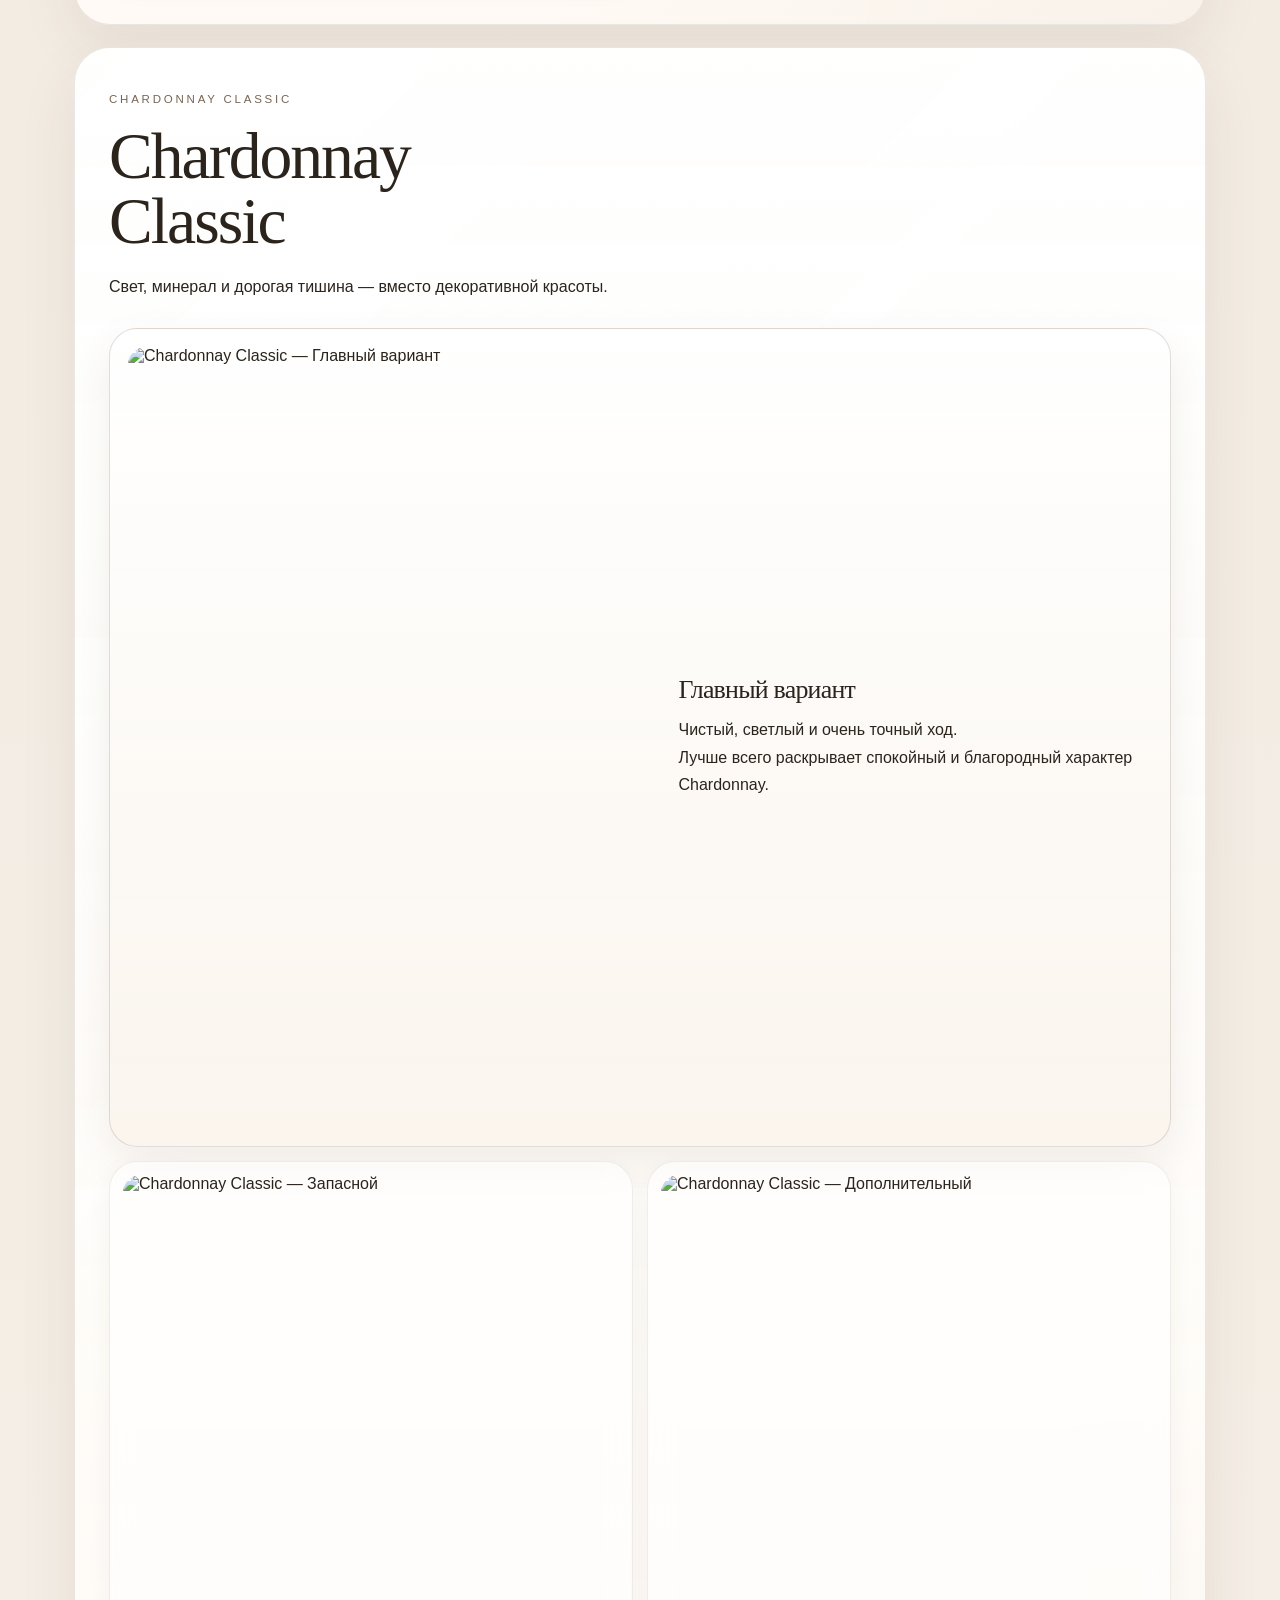
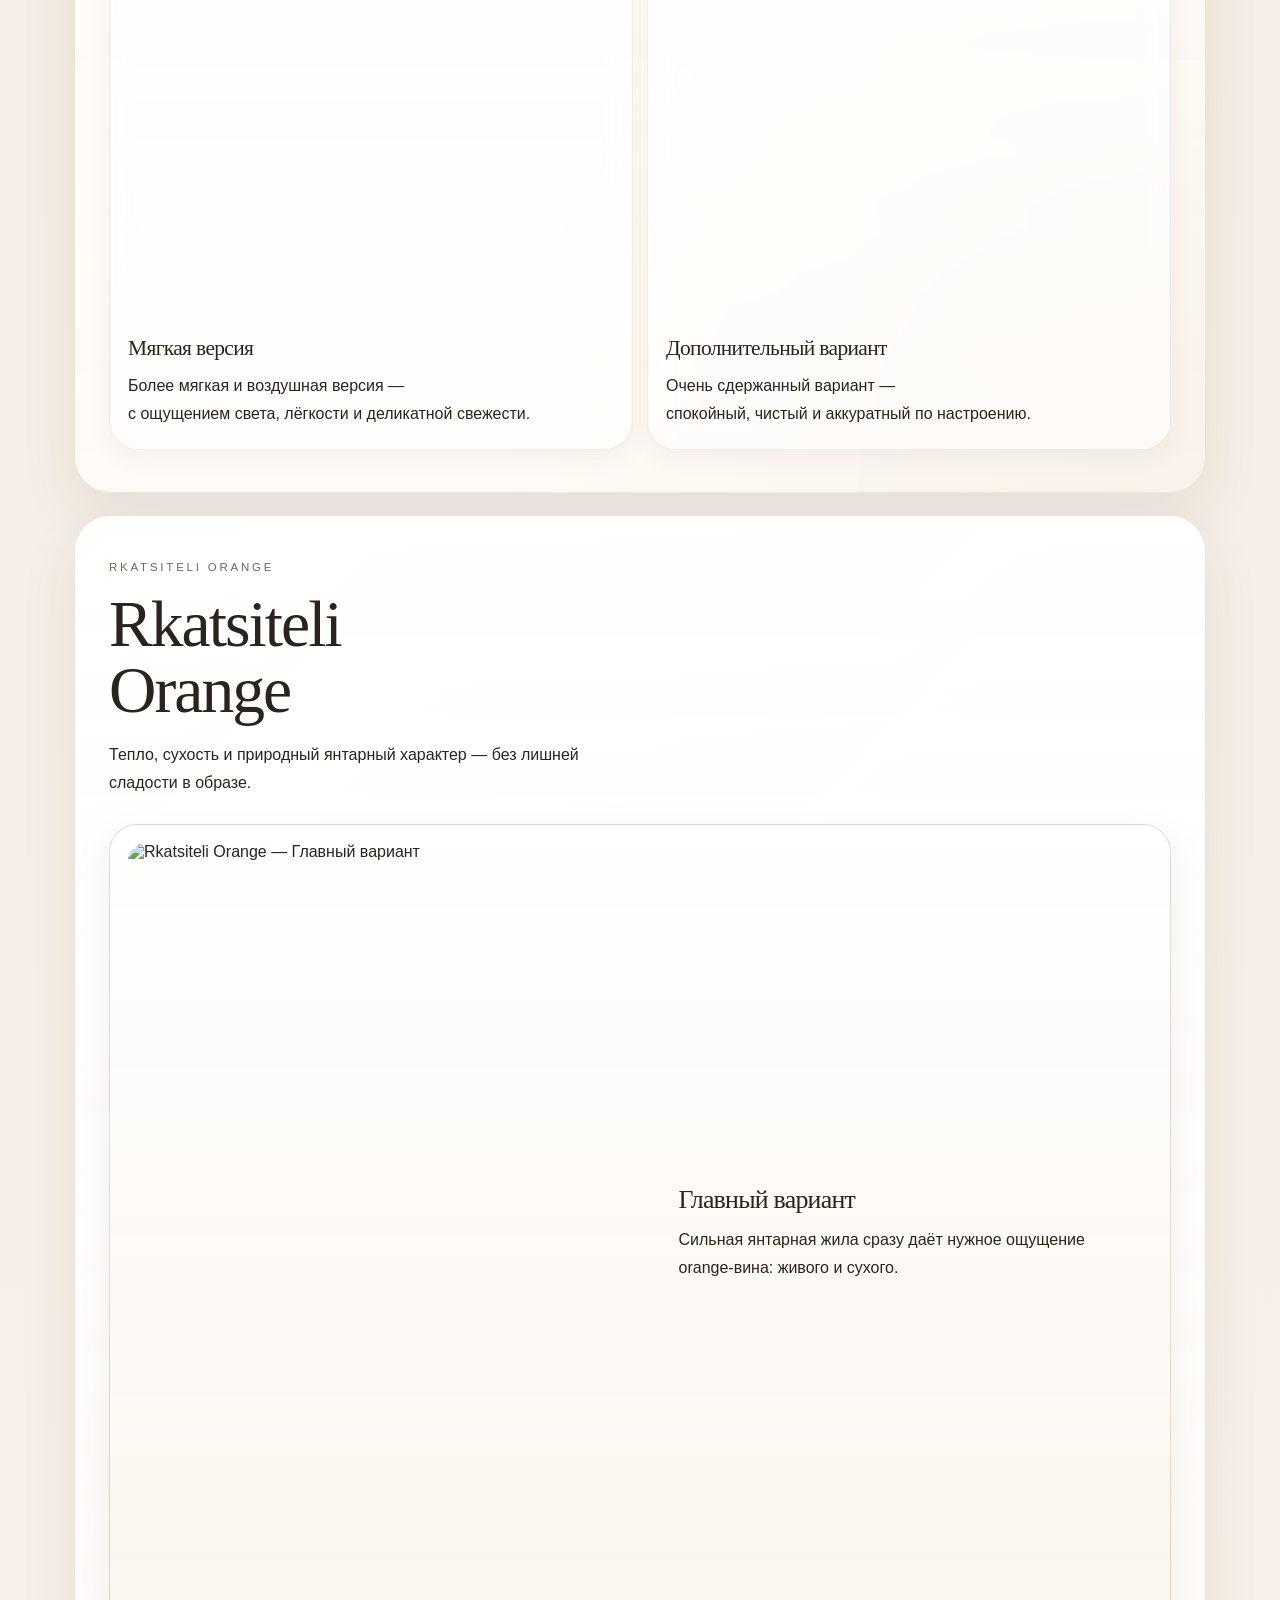
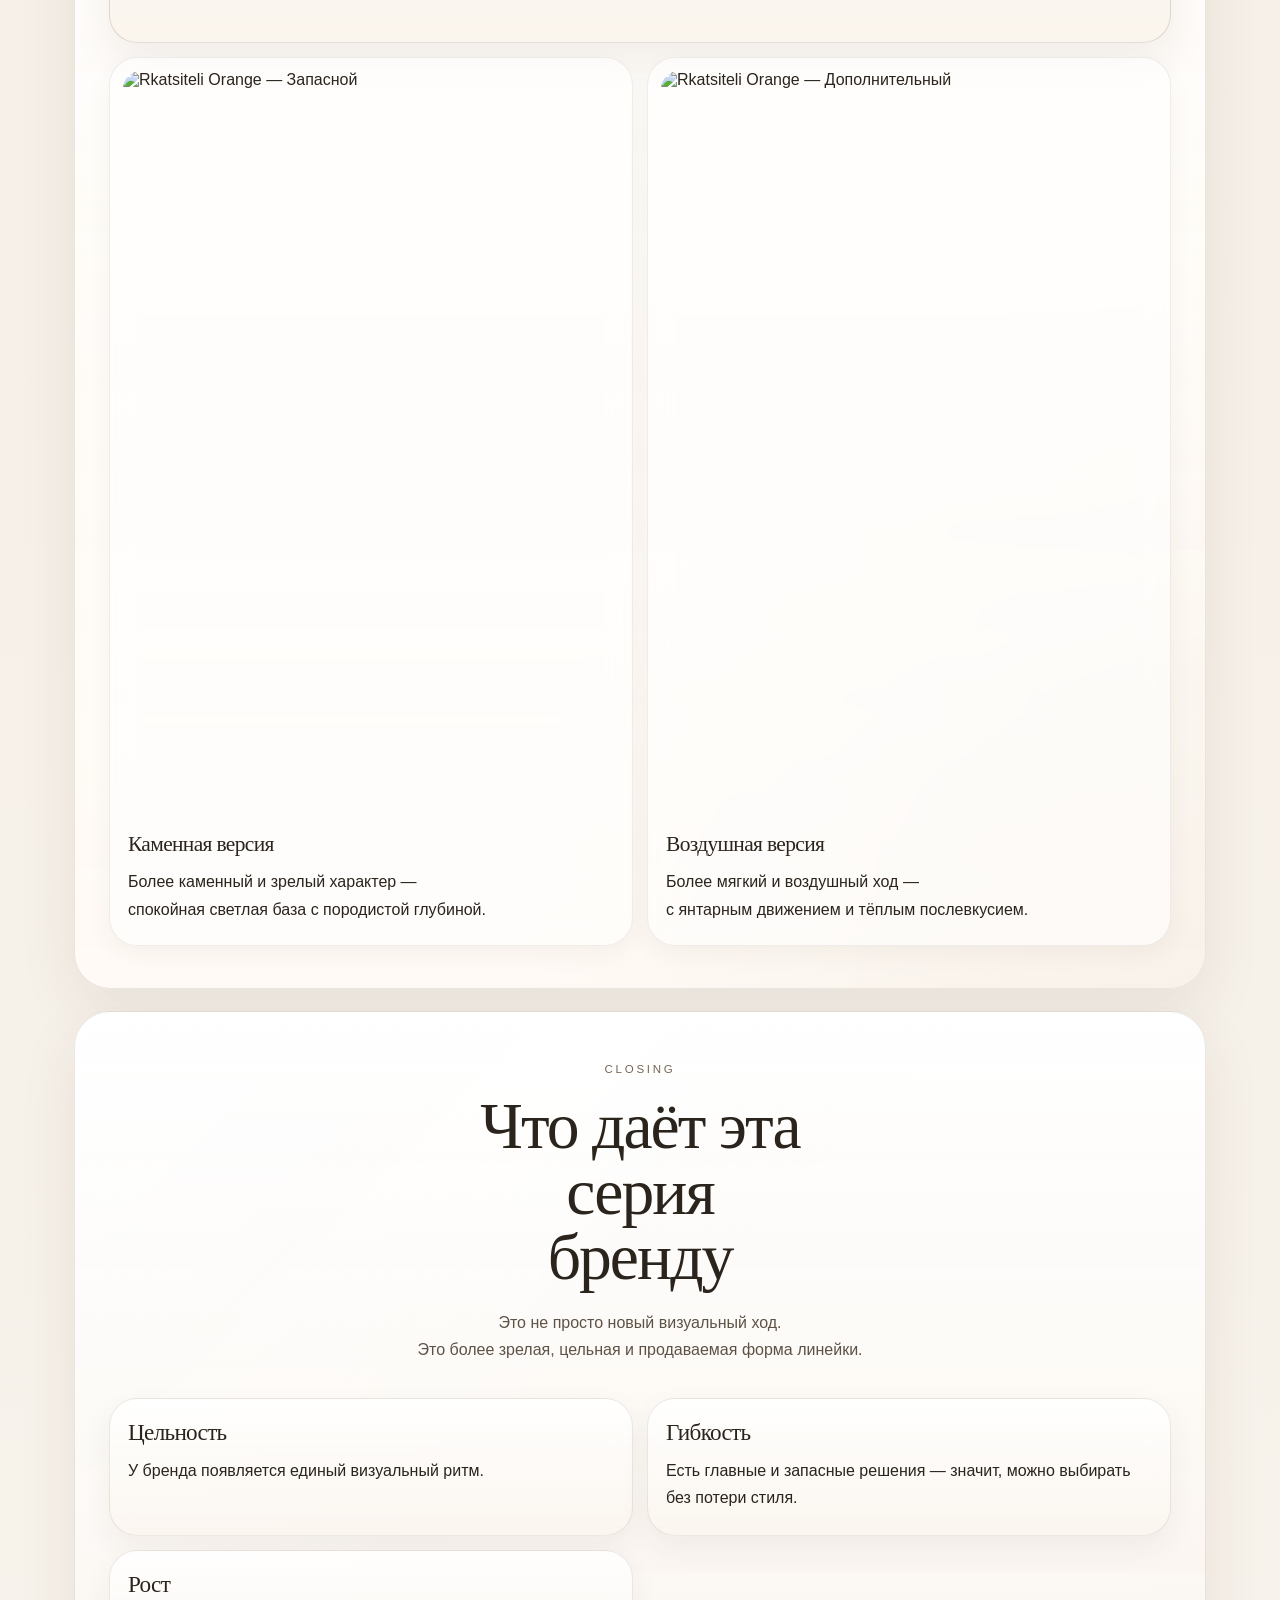
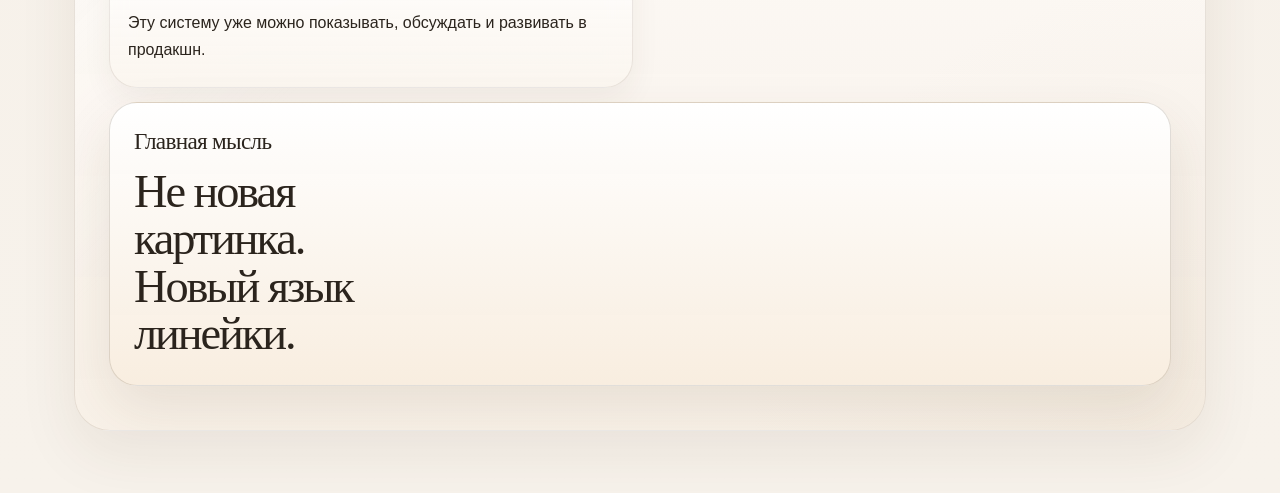
==== commit 42678747: "Add files via upload" ====
--- a/index.html
+++ b/index.html
@@ -16,7 +16,7 @@
         <div class="cover-copy">
           <p class="section-kicker">Cover</p>
           <h1>Новая визуальная линия для бренда Irina Bogovich</h1>
-          <p>
+          <p class="cover-intro">
             Мы собрали спокойную, взрослую систему этикеток,<br />
             в которой вино, терруар и характер линейки звучат цельно и
             благородно.
@@ -27,30 +27,16 @@
           </p>
         </div>
         <div class="cover-gallery" aria-label="Этикетки вин">
-          <figure class="cover-bottle cover-bottle-left">
-            <img
-              src="assets/labels/pinot-main.png"
-              alt="Pinot Noir — Главный вариант"
-            />
-          </figure>
-          <figure class="cover-bottle cover-bottle-right">
-            <img
-              src="assets/labels/cabernet-main.png"
-              alt="Cabernet Franc — Главный вариант"
-            />
-          </figure>
-          <figure class="cover-bottle cover-bottle-bottom-left">
-            <img
-              src="assets/labels/chardonnay-main.png"
-              alt="Chardonnay Classic — Главный вариант"
-            />
-          </figure>
-          <figure class="cover-bottle cover-bottle-bottom-right">
-            <img
-              src="assets/labels/orange-main.png"
-              alt="Rkatsiteli Orange — Главный вариант"
-            />
-          </figure>
+          <img
+            class="cover-hero-image"
+            src="assets/labels/web/cover-hero.svg"
+            alt=""
+            width="560"
+            height="620"
+            loading="eager"
+            decoding="async"
+            fetchpriority="high"
+          />
         </div>
       </section>
 
@@ -136,8 +122,13 @@
           <article class="wine-card wine-card-main">
             <div class="wine-image-frame">
               <img
-                src="assets/labels/pinot-main.png"
+                src="assets/labels/web/pinot-main-web.png"
                 alt="Pinot Noir — Главный вариант"
+                width="1024"
+                height="1536"
+                loading="lazy"
+                decoding="async"
+                fetchpriority="low"
               />
             </div>
             <div class="wine-card-copy">
@@ -151,8 +142,13 @@
           <article class="wine-card">
             <div class="wine-image-frame">
               <img
-                src="assets/labels/pinot-reserve.png"
+                src="assets/labels/web/pinot-reserve-web.png"
                 alt="Pinot Noir — Запасной / reserve"
+                width="1024"
+                height="1536"
+                loading="lazy"
+                decoding="async"
+                fetchpriority="low"
               />
             </div>
             <div class="wine-card-copy">
@@ -166,8 +162,13 @@
           <article class="wine-card">
             <div class="wine-image-frame">
               <img
-                src="assets/labels/pinot-extra.png"
+                src="assets/labels/web/pinot-extra-web.png"
                 alt="Pinot Noir — Дополнительный"
+                width="1024"
+                height="1536"
+                loading="lazy"
+                decoding="async"
+                fetchpriority="low"
               />
             </div>
             <div class="wine-card-copy">
@@ -191,8 +192,13 @@
           <article class="wine-card wine-card-main">
             <div class="wine-image-frame">
               <img
-                src="assets/labels/cabernet-main.png"
+                src="assets/labels/web/cabernet-main-web.png"
                 alt="Cabernet Franc — Главный вариант"
+                width="1024"
+                height="1536"
+                loading="lazy"
+                decoding="async"
+                fetchpriority="low"
               />
             </div>
             <div class="wine-card-copy">
@@ -206,8 +212,13 @@
           <article class="wine-card">
             <div class="wine-image-frame">
               <img
-                src="assets/labels/cabernet-light.png"
+                src="assets/labels/web/cabernet-light-web.png"
                 alt="Cabernet Franc — Запасной светлый"
+                width="1024"
+                height="1536"
+                loading="lazy"
+                decoding="async"
+                fetchpriority="low"
               />
             </div>
             <div class="wine-card-copy">
@@ -221,8 +232,13 @@
           <article class="wine-card">
             <div class="wine-image-frame">
               <img
-                src="assets/labels/cabernet-dark.png"
+                src="assets/labels/web/cabernet-dark-web.png"
                 alt="Cabernet Franc — Запасной тёмный"
+                width="1536"
+                height="1024"
+                loading="lazy"
+                decoding="async"
+                fetchpriority="low"
               />
             </div>
             <div class="wine-card-copy">
@@ -246,8 +262,13 @@
           <article class="wine-card wine-card-main">
             <div class="wine-image-frame">
               <img
-                src="assets/labels/chardonnay-main.png"
+                src="assets/labels/web/chardonnay-main-web.png"
                 alt="Chardonnay Classic — Главный вариант"
+                width="1024"
+                height="1536"
+                loading="lazy"
+                decoding="async"
+                fetchpriority="low"
               />
             </div>
             <div class="wine-card-copy">
@@ -262,8 +283,13 @@
           <article class="wine-card">
             <div class="wine-image-frame">
               <img
-                src="assets/labels/chardonnay-alt.png"
+                src="assets/labels/web/chardonnay-alt-web.png"
                 alt="Chardonnay Classic — Запасной"
+                width="1024"
+                height="1536"
+                loading="lazy"
+                decoding="async"
+                fetchpriority="low"
               />
             </div>
             <div class="wine-card-copy">
@@ -277,8 +303,13 @@
           <article class="wine-card">
             <div class="wine-image-frame">
               <img
-                src="assets/labels/chardonnay-extra.png"
+                src="assets/labels/web/chardonnay-extra-web.png"
                 alt="Chardonnay Classic — Дополнительный"
+                width="1024"
+                height="1536"
+                loading="lazy"
+                decoding="async"
+                fetchpriority="low"
               />
             </div>
             <div class="wine-card-copy">
@@ -305,8 +336,13 @@
           <article class="wine-card wine-card-main">
             <div class="wine-image-frame">
               <img
-                src="assets/labels/orange-main.png"
+                src="assets/labels/web/orange-main-web.png"
                 alt="Rkatsiteli Orange — Главный вариант"
+                width="1024"
+                height="1536"
+                loading="lazy"
+                decoding="async"
+                fetchpriority="low"
               />
             </div>
             <div class="wine-card-copy">
@@ -320,8 +356,13 @@
           <article class="wine-card">
             <div class="wine-image-frame">
               <img
-                src="assets/labels/orange-alt.png"
+                src="assets/labels/web/orange-alt-web.png"
                 alt="Rkatsiteli Orange — Запасной"
+                width="1024"
+                height="1536"
+                loading="lazy"
+                decoding="async"
+                fetchpriority="low"
               />
             </div>
             <div class="wine-card-copy">
@@ -335,8 +376,13 @@
           <article class="wine-card">
             <div class="wine-image-frame">
               <img
-                src="assets/labels/orange-extra.png"
+                src="assets/labels/web/orange-extra-web.png"
                 alt="Rkatsiteli Orange — Дополнительный"
+                width="1024"
+                height="1536"
+                loading="lazy"
+                decoding="async"
+                fetchpriority="low"
               />
             </div>
             <div class="wine-card-copy">
@@ -350,7 +396,7 @@
         </div>
       </section>
 
-      <section class="section reveal">
+      <section class="section section-closing reveal">
         <div class="section-copy">
           <p class="section-kicker">Closing</p>
           <h2>Что даёт эта серия бренду</h2>
--- a/styles.css
+++ b/styles.css
@@ -76,9 +76,17 @@
   min-height: calc(100svh - 40px);
   display: grid;
   align-content: space-between;
-  gap: 36px;
-  padding-top: 44px;
-  padding-bottom: 28px;
+  gap: 44px;
+  padding-top: clamp(54px, 10svh, 88px);
+  padding-bottom: 34px;
+  background:
+    linear-gradient(180deg, rgba(255, 255, 255, 0.96), rgba(248, 240, 231, 0.86)),
+    var(--bg-soft);
+}
+
+.section-cover .cover-copy {
+  display: grid;
+  gap: 24px;
 }
 
 .cover-copy,
@@ -104,9 +112,10 @@
 }
 
 h1 {
-  font-size: clamp(2.3rem, 9vw, 5.6rem);
-  line-height: 0.95;
-  max-width: 12ch;
+  font-size: clamp(2.65rem, 9.8vw, 5.55rem);
+  line-height: 0.92;
+  max-width: 10.8ch;
+  letter-spacing: -0.045em;
 }
 
 h2 {
@@ -133,24 +142,47 @@
   max-width: 32rem;
 }
 
+.section-cover .cover-copy p:not(.section-kicker) {
+  margin-top: 0;
+}
+
+.cover-intro {
+  max-width: 27rem;
+  font-size: 0.97rem;
+  line-height: 1.86;
+  color: #5e5245;
+}
+
 .cover-wines {
   color: var(--muted);
+  max-width: 27rem;
+  font-size: 0.82rem;
+  line-height: 1.9;
+  letter-spacing: 0.02em;
+  opacity: 0.82;
 }
 
 .cover-gallery {
   position: relative;
-  height: min(68vw, 470px);
-  min-height: 320px;
+  width: min(100%, 470px);
+  margin-top: 16px;
+  justify-self: center;
+}
+
+.cover-hero-image {
+  display: block;
+  width: 100%;
+  height: auto;
 }
 
 .cover-bottle {
   position: absolute;
-  width: 42%;
+  width: 38%;
   padding: 12px;
   border: 1px solid var(--line);
   border-radius: 26px;
-  background: var(--surface-strong);
-  box-shadow: var(--shadow-soft);
+  background: rgba(255, 255, 255, 0.84);
+  box-shadow: 0 14px 34px rgba(76, 55, 31, 0.08);
   backdrop-filter: blur(14px);
 }
 
@@ -160,27 +192,37 @@
 }
 
 .cover-bottle-left {
-  top: 0;
-  left: 0;
-  transform: rotate(-6deg);
+  top: 11%;
+  left: 9%;
+  transform: rotate(-5deg);
+  z-index: 1;
 }
 
 .cover-bottle-right {
-  top: 2%;
-  right: 0;
-  transform: rotate(6deg);
+  top: 5%;
+  right: 10%;
+  transform: rotate(4deg);
+  z-index: 1;
 }
 
 .cover-bottle-bottom-left {
-  bottom: 0;
-  left: 9%;
-  transform: rotate(3deg);
+  width: 52%;
+  bottom: 14%;
+  left: 24%;
+  transform: rotate(-1deg);
+  background: rgba(255, 255, 255, 0.9);
+  box-shadow: 0 22px 48px rgba(76, 55, 31, 0.1);
+  z-index: 3;
 }
 
 .cover-bottle-bottom-right {
-  right: 9%;
-  bottom: 0;
-  transform: rotate(-4deg);
+  display: none;
+}
+
+.cover-bottle-left,
+.cover-bottle-right {
+  background: rgba(255, 255, 255, 0.78);
+  box-shadow: 0 10px 24px rgba(76, 55, 31, 0.06);
 }
 
 .point-list,
@@ -199,6 +241,22 @@
   backdrop-filter: blur(12px);
 }
 
+.wine-card {
+  background: rgba(255, 255, 255, 0.66);
+  box-shadow: 0 8px 24px rgba(76, 55, 31, 0.05);
+}
+
+.wine-card:not(.wine-card-main) {
+  border-color: rgba(107, 89, 69, 0.1);
+  background: rgba(255, 255, 255, 0.58);
+}
+
+.wine-card-main {
+  border-color: var(--line-strong);
+  background: linear-gradient(180deg, rgba(255, 255, 255, 0.94), rgba(250, 244, 236, 0.92));
+  box-shadow: 0 16px 42px rgba(76, 55, 31, 0.08);
+}
+
 .point-card {
   padding: 18px 18px 20px;
 }
@@ -212,6 +270,62 @@
   background: linear-gradient(180deg, #fffefb, #f9f1e7);
 }
 
+.section-closing {
+  padding-top: 40px;
+  padding-bottom: 36px;
+  background:
+    linear-gradient(180deg, rgba(255, 255, 255, 0.96), rgba(248, 240, 231, 0.92)),
+    var(--bg-soft);
+}
+
+.section-closing .section-copy {
+  margin: 0 auto;
+  text-align: center;
+}
+
+.section-closing h2 {
+  margin-left: auto;
+  margin-right: auto;
+  max-width: 10ch;
+}
+
+.section-closing .section-copy p:not(.section-kicker) {
+  margin-left: auto;
+  margin-right: auto;
+  max-width: 31rem;
+  color: #5e5245;
+}
+
+.section-closing .point-list {
+  margin-top: 34px;
+  gap: 14px;
+}
+
+.section-closing .point-card {
+  padding: 21px 18px 23px;
+  border-color: rgba(107, 89, 69, 0.13);
+  background: linear-gradient(180deg, rgba(255, 255, 255, 0.88), rgba(250, 245, 238, 0.82));
+  box-shadow: 0 12px 30px rgba(76, 55, 31, 0.06);
+}
+
+.section-closing .point-card-strong {
+  border-color: var(--line-strong);
+  background: linear-gradient(180deg, rgba(255, 255, 255, 0.99), rgba(248, 237, 223, 0.98));
+  box-shadow: 0 22px 54px rgba(76, 55, 31, 0.1);
+}
+
+.section-closing .point-card-strong h3 {
+  margin-bottom: 14px;
+}
+
+.section-closing .point-card-strong p {
+  max-width: 10ch;
+  font-family: "Iowan Old Style", "Baskerville", "Times New Roman", serif;
+  font-size: clamp(1.8rem, 7vw, 2.9rem);
+  line-height: 1.02;
+  letter-spacing: -0.045em;
+}
+
 .wine-image-frame {
   padding: 14px 14px 0;
 }
@@ -220,8 +334,24 @@
   padding: 20px 18px 22px;
 }
 
+.wine-card:not(.wine-card-main) .wine-image-frame {
+  padding: 13px 13px 0;
+}
+
+.wine-card:not(.wine-card-main) .wine-card-copy {
+  padding-top: 18px;
+}
+
 .wine-card-main .wine-card-copy {
-  padding-top: 22px;
+  padding-top: 24px;
+}
+
+.wine-card-main .wine-card-copy h3 {
+  font-size: 1.62rem;
+}
+
+.wine-card:not(.wine-card-main) .wine-card-copy h3 {
+  font-size: 1.34rem;
 }
 
 .reveal {
@@ -249,6 +379,15 @@
     padding: 42px 34px;
   }
 
+  .section-cover {
+    padding-top: 64px;
+    padding-bottom: 42px;
+  }
+
+  .section-cover .cover-copy {
+    gap: 28px;
+  }
+
   .point-list {
     grid-template-columns: repeat(2, minmax(0, 1fr));
   }
@@ -274,28 +413,52 @@
   }
 
   .cover-gallery {
-    height: 480px;
+    width: min(100%, 560px);
+    margin-top: 22px;
   }
 
   .cover-bottle {
-    width: 28%;
-    padding: 14px;
+    width: 29%;
+    padding: 13px;
   }
 
   .cover-bottle-left {
-    left: 9%;
+    top: 12%;
+    left: 14%;
   }
 
   .cover-bottle-right {
-    right: 9%;
+    top: 5%;
+    right: 15%;
   }
 
   .cover-bottle-bottom-left {
-    left: 28%;
-  }
-
-  .cover-bottle-bottom-right {
-    right: 28%;
+    width: 40%;
+    left: 31%;
+    bottom: 14%;
+  }
+
+  .section-closing {
+    padding-top: 48px;
+    padding-bottom: 44px;
+  }
+
+  .section-closing .point-card-strong {
+    grid-column: 1 / -1;
+    padding: 26px 24px 28px;
+  }
+}
+
+@media (min-width: 900px) {
+  .section-cover {
+    grid-template-columns: minmax(0, 1.05fr) minmax(320px, 0.95fr);
+    align-items: end;
+    gap: clamp(42px, 7vw, 92px);
+  }
+
+  .section-cover .cover-gallery {
+    justify-self: center;
+    transform: translateY(30px);
   }
 }
 
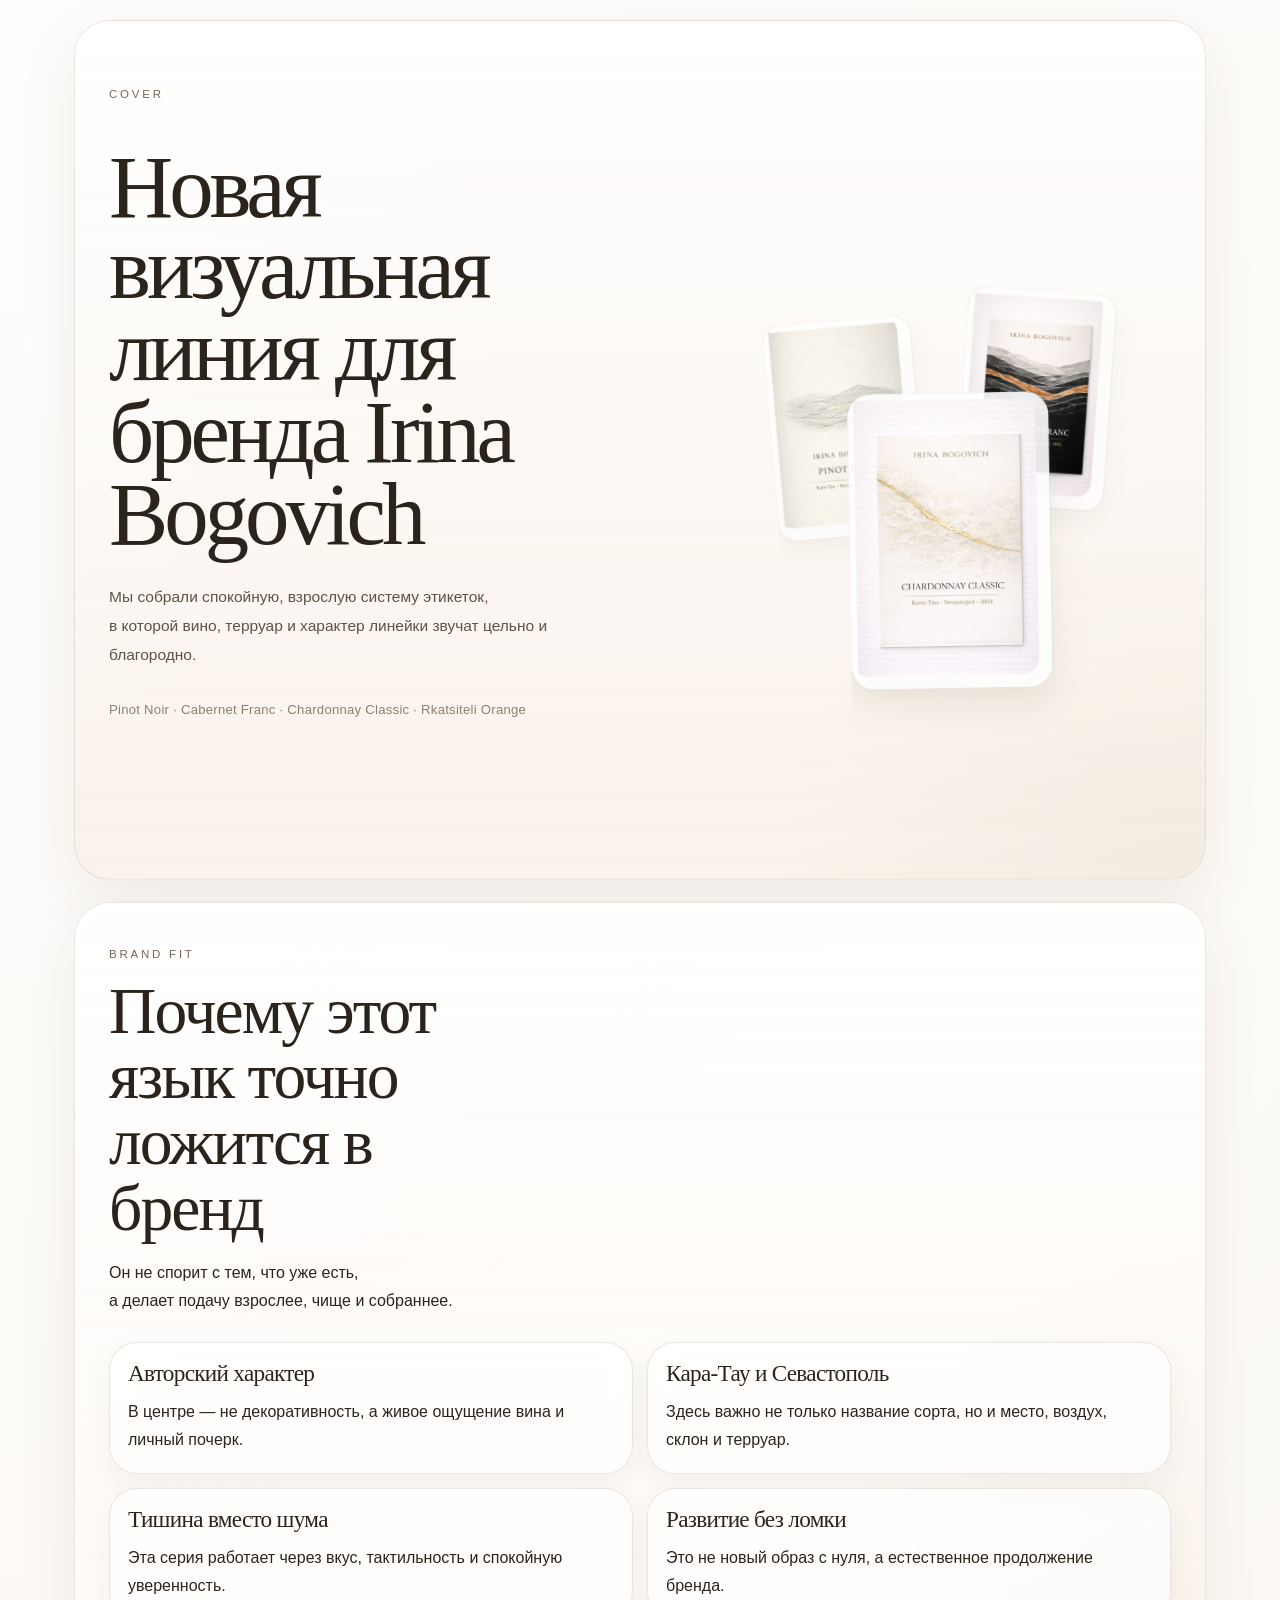
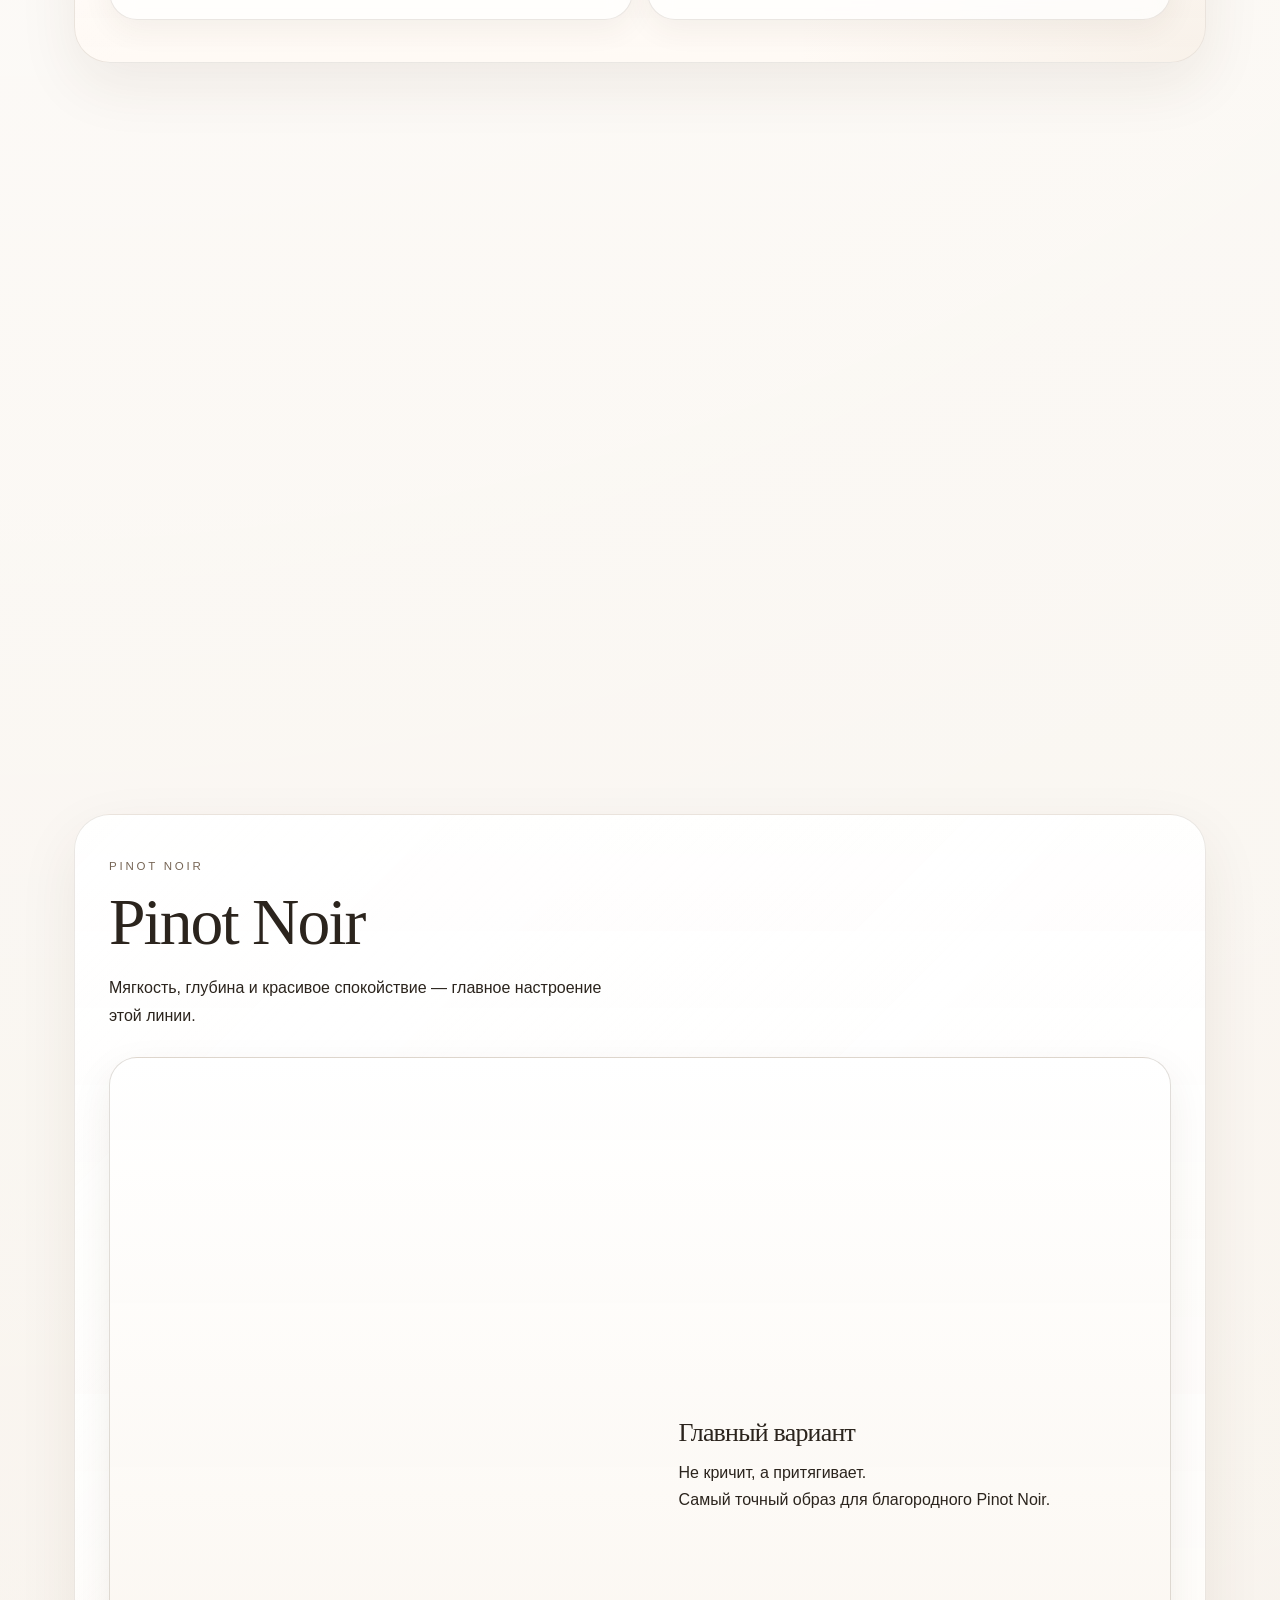
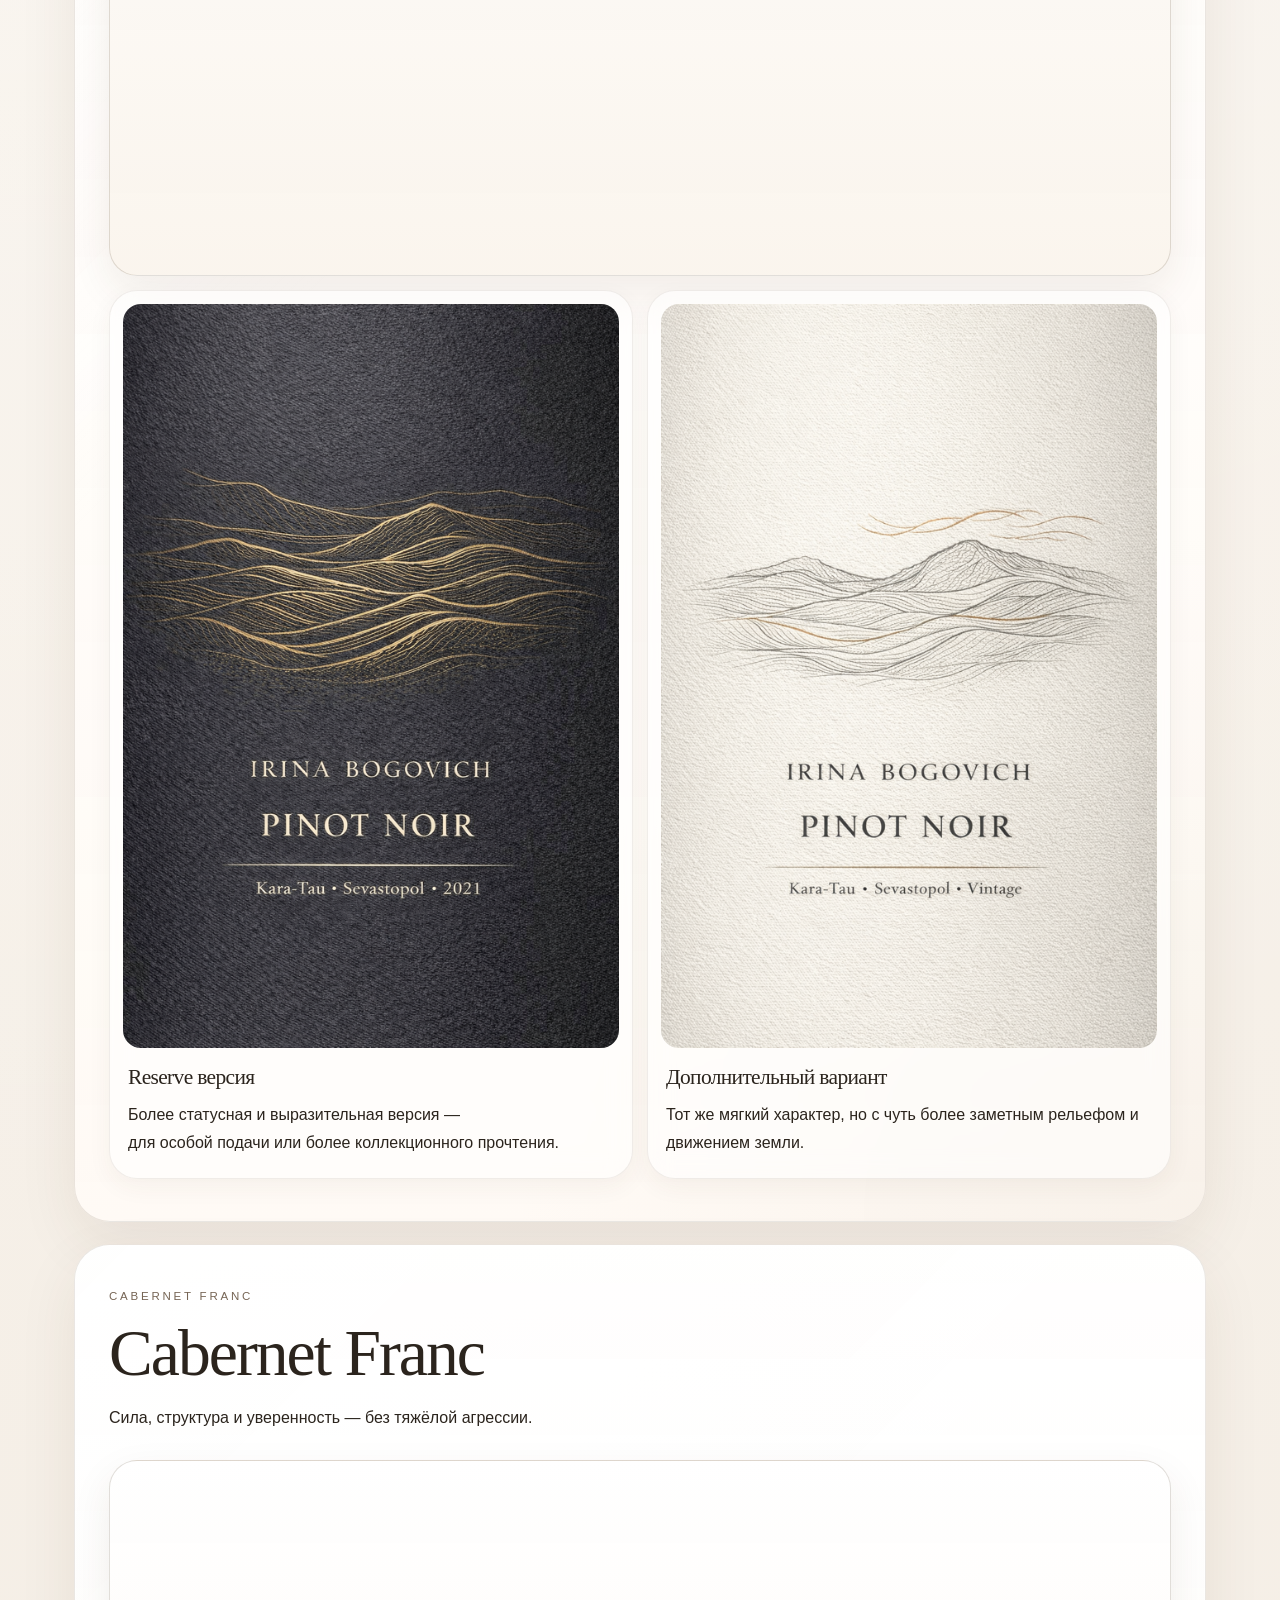
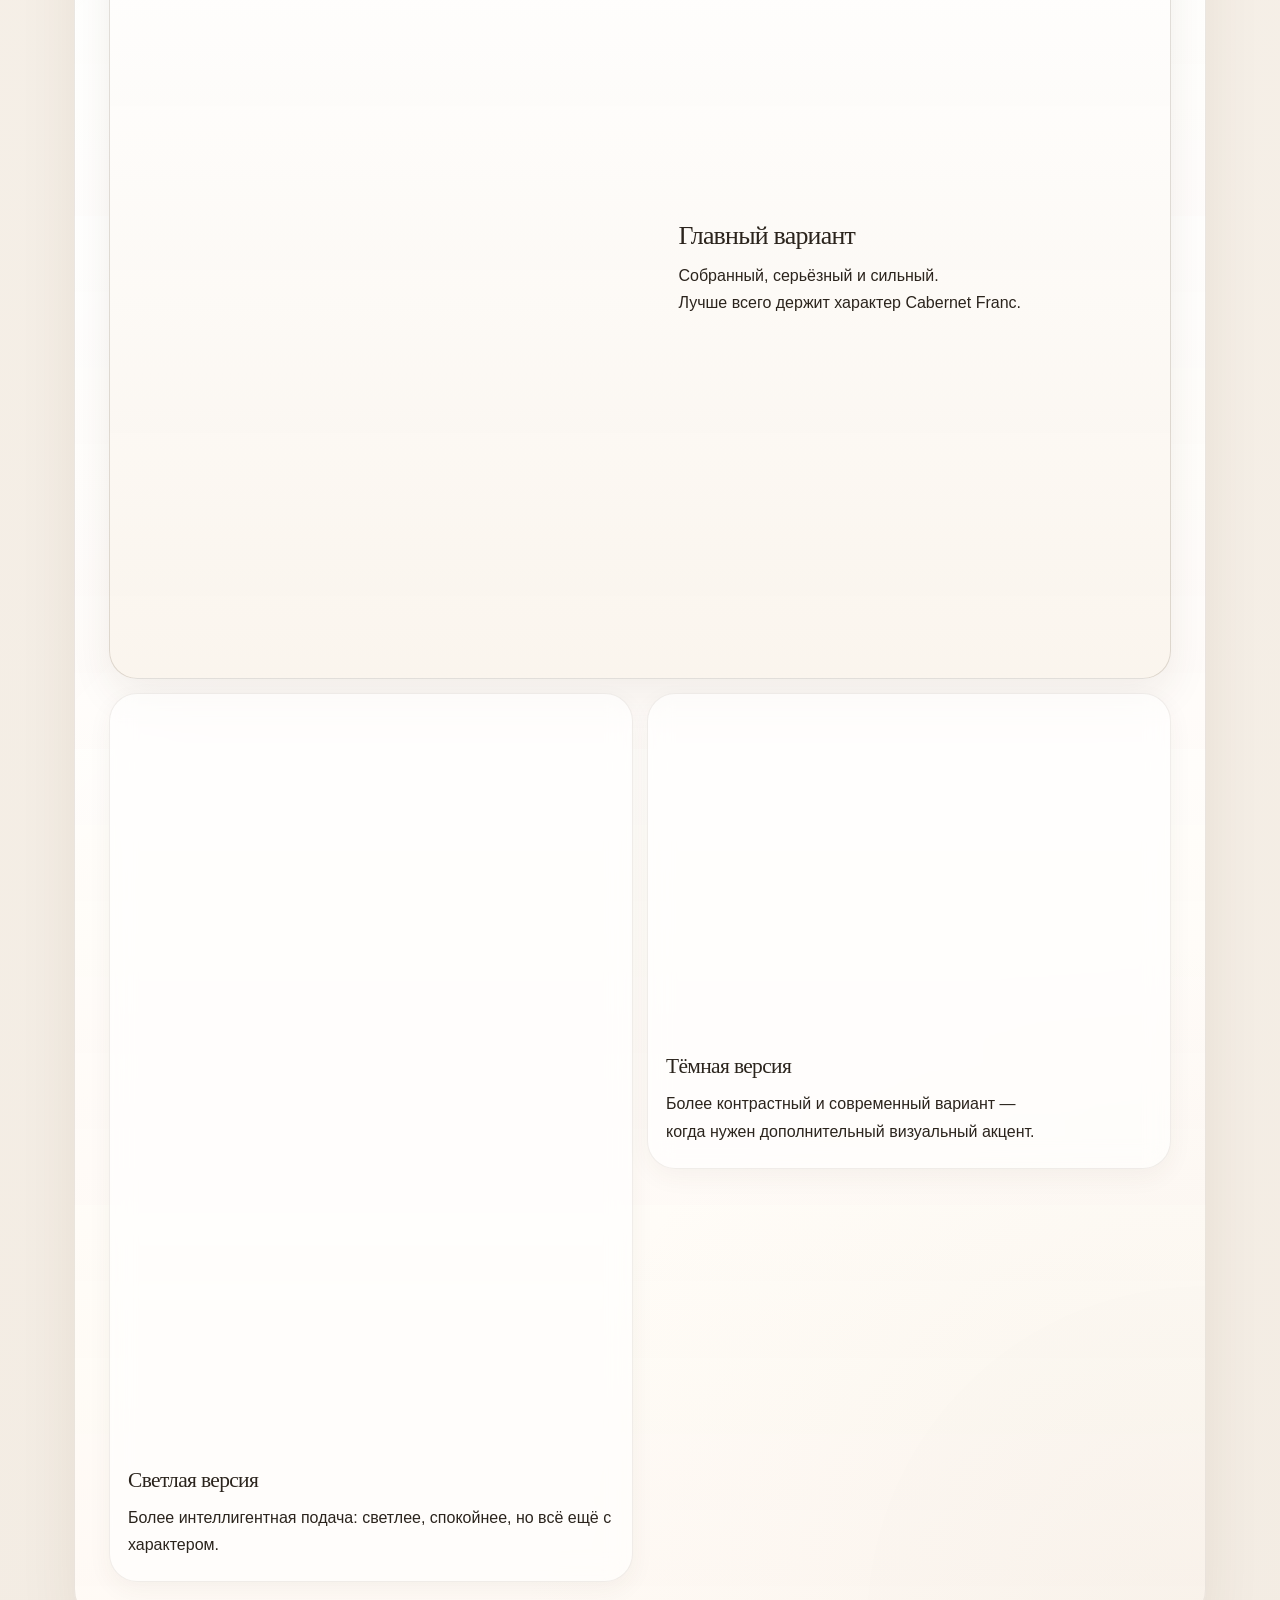
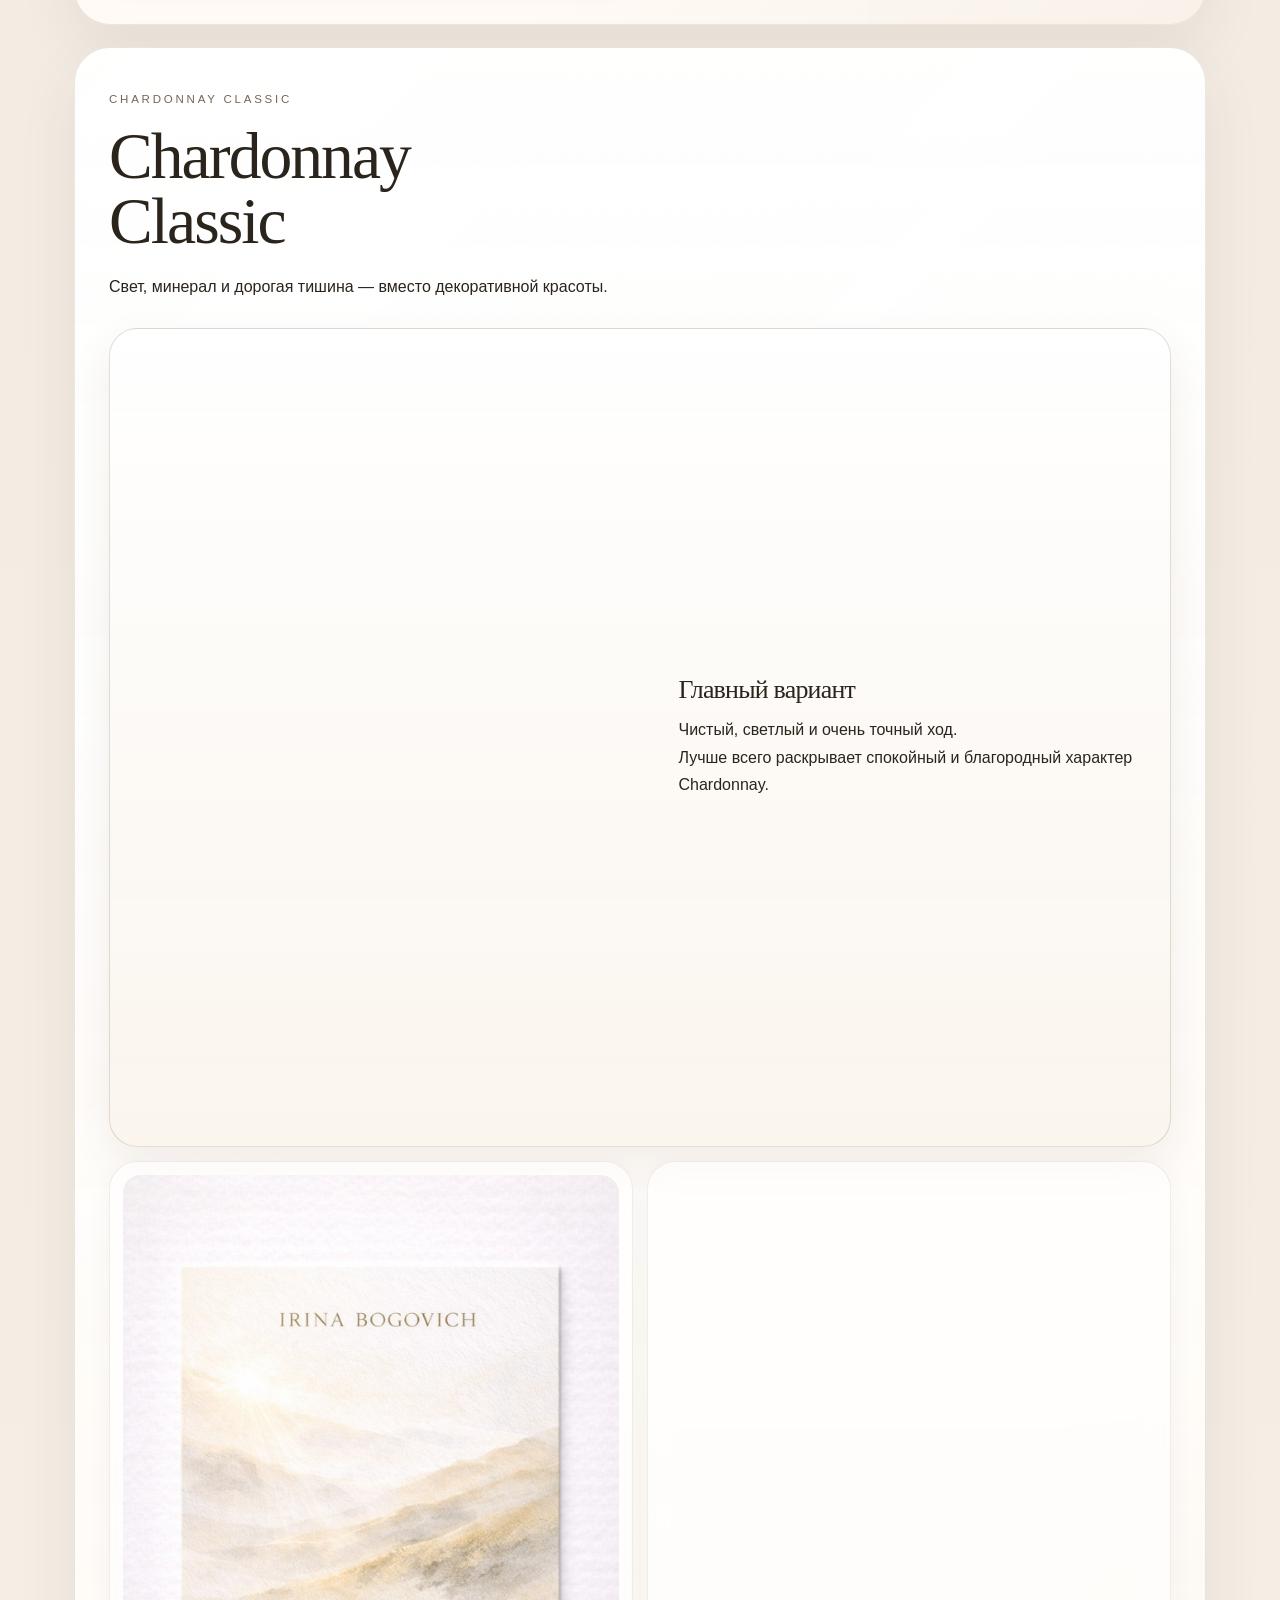
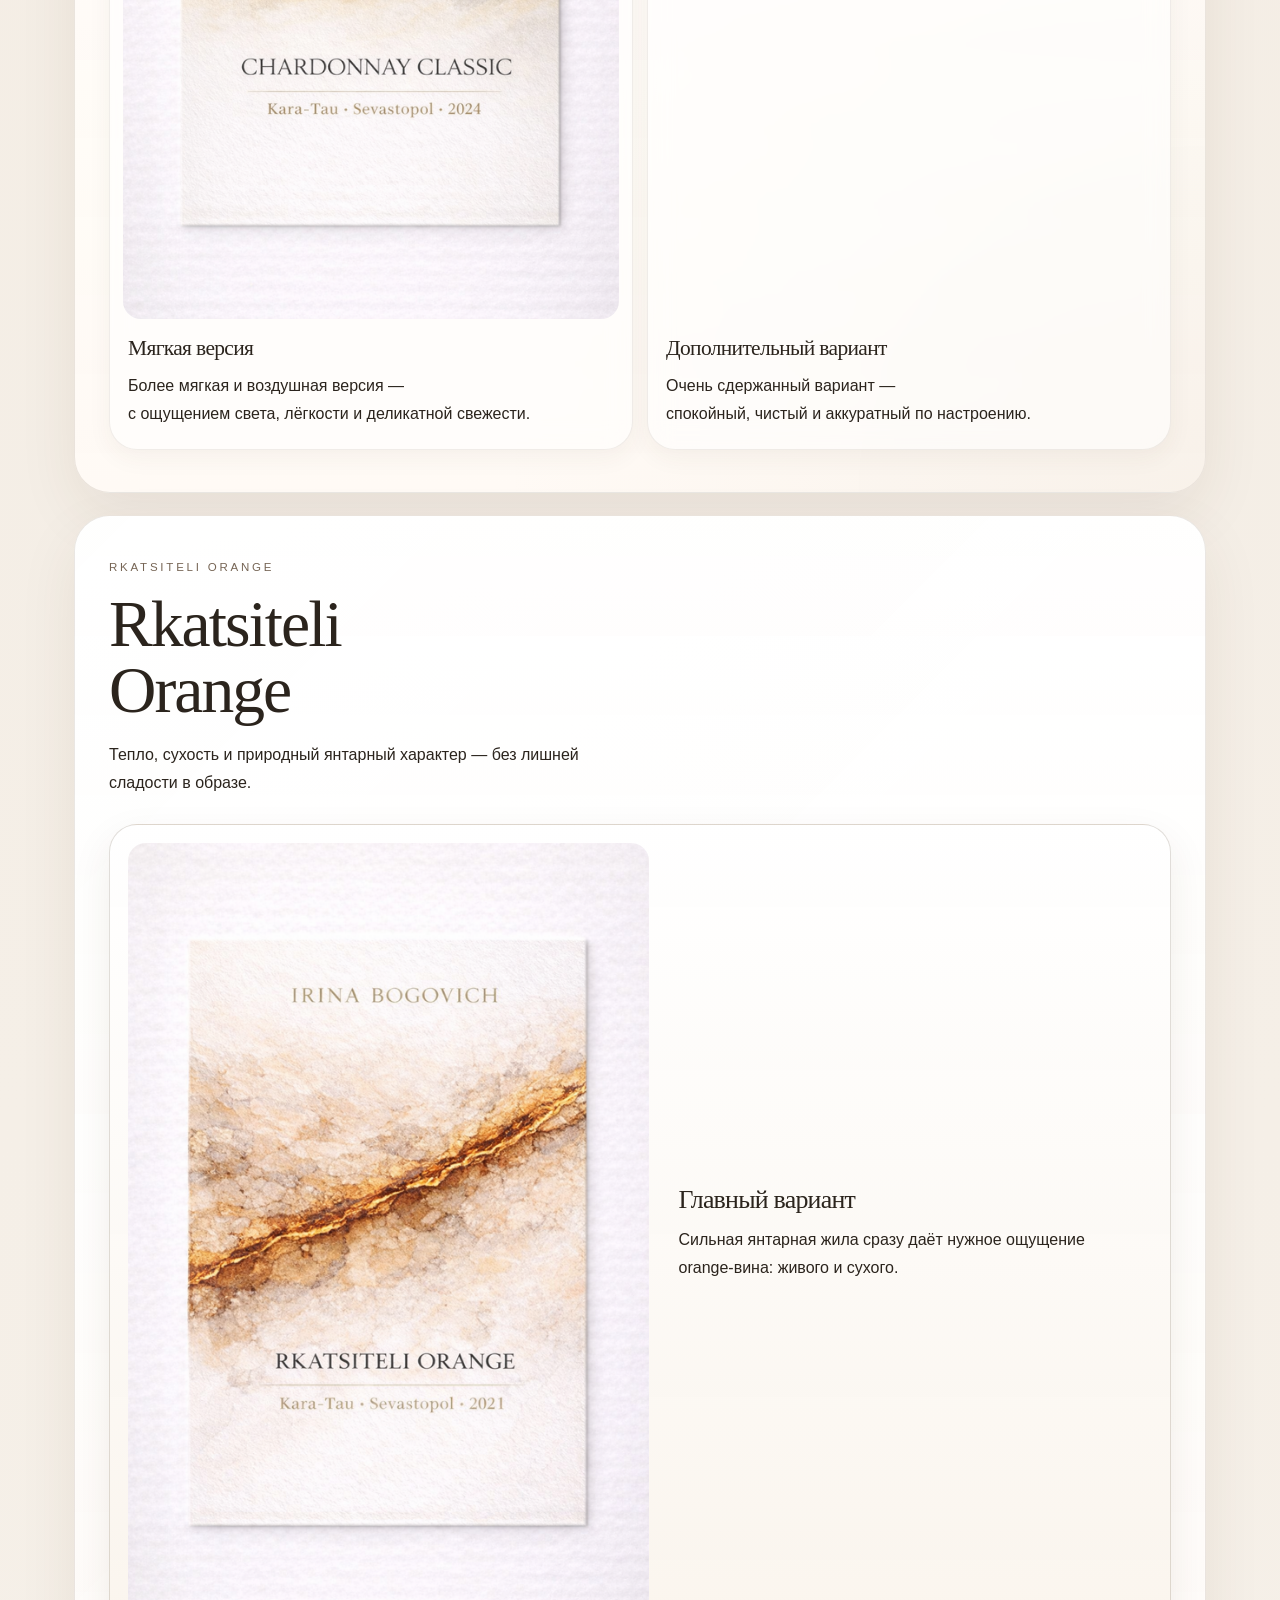
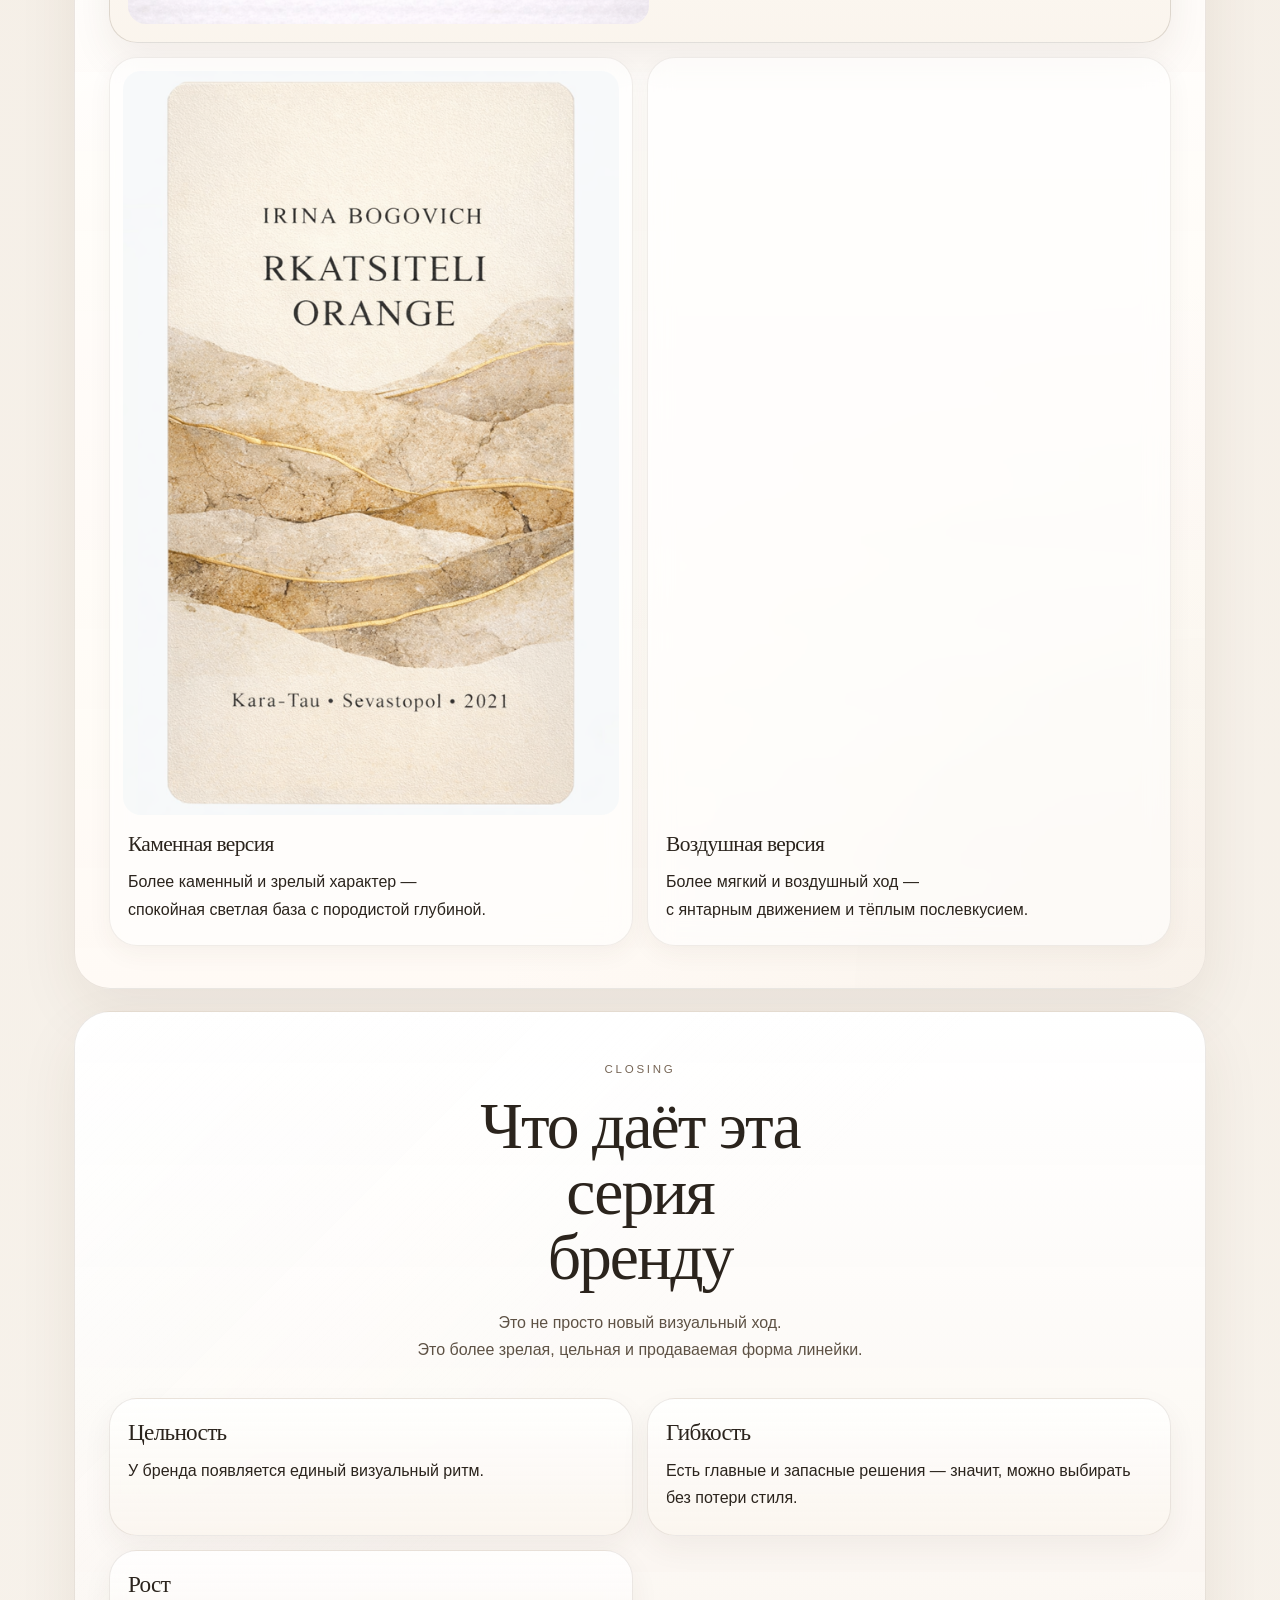
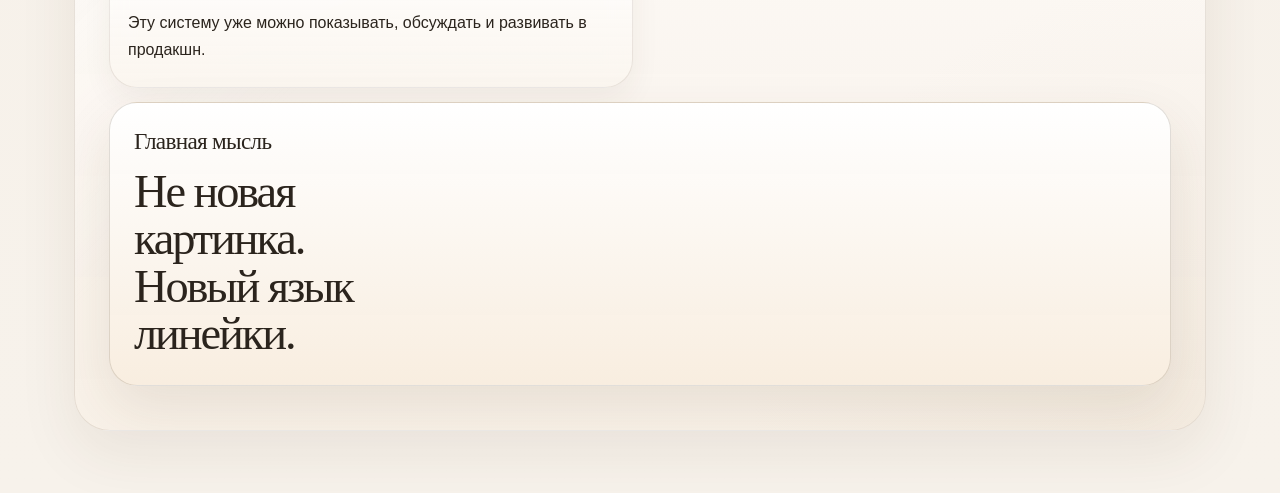
==== commit 9f44a360: "Add files via upload" ====
--- a/index.html
+++ b/index.html
@@ -27,16 +27,25 @@
           </p>
         </div>
         <div class="cover-gallery" aria-label="Этикетки вин">
-          <img
-            class="cover-hero-image"
-            src="assets/labels/web/cover-hero.svg"
-            alt=""
-            width="560"
-            height="620"
-            loading="eager"
-            decoding="async"
-            fetchpriority="high"
-          />
+          <picture class="cover-hero-picture">
+            <source
+              media="(max-width: 740px)"
+              srcset="
+                assets/labels/web/cover-hero.svg 1x,
+                assets/labels/web/cover-hero@2x.svg 2x
+              "
+            />
+            <img
+              class="cover-hero-image"
+              src="assets/labels/web/cover-hero.svg"
+              alt=""
+              width="560"
+              height="620"
+              loading="eager"
+              decoding="async"
+              fetchpriority="high"
+            />
+          </picture>
         </div>
       </section>
 
--- a/styles.css
+++ b/styles.css
@@ -175,6 +175,10 @@
   height: auto;
 }
 
+.cover-hero-picture {
+  display: block;
+}
+
 .cover-bottle {
   position: absolute;
   width: 38%;
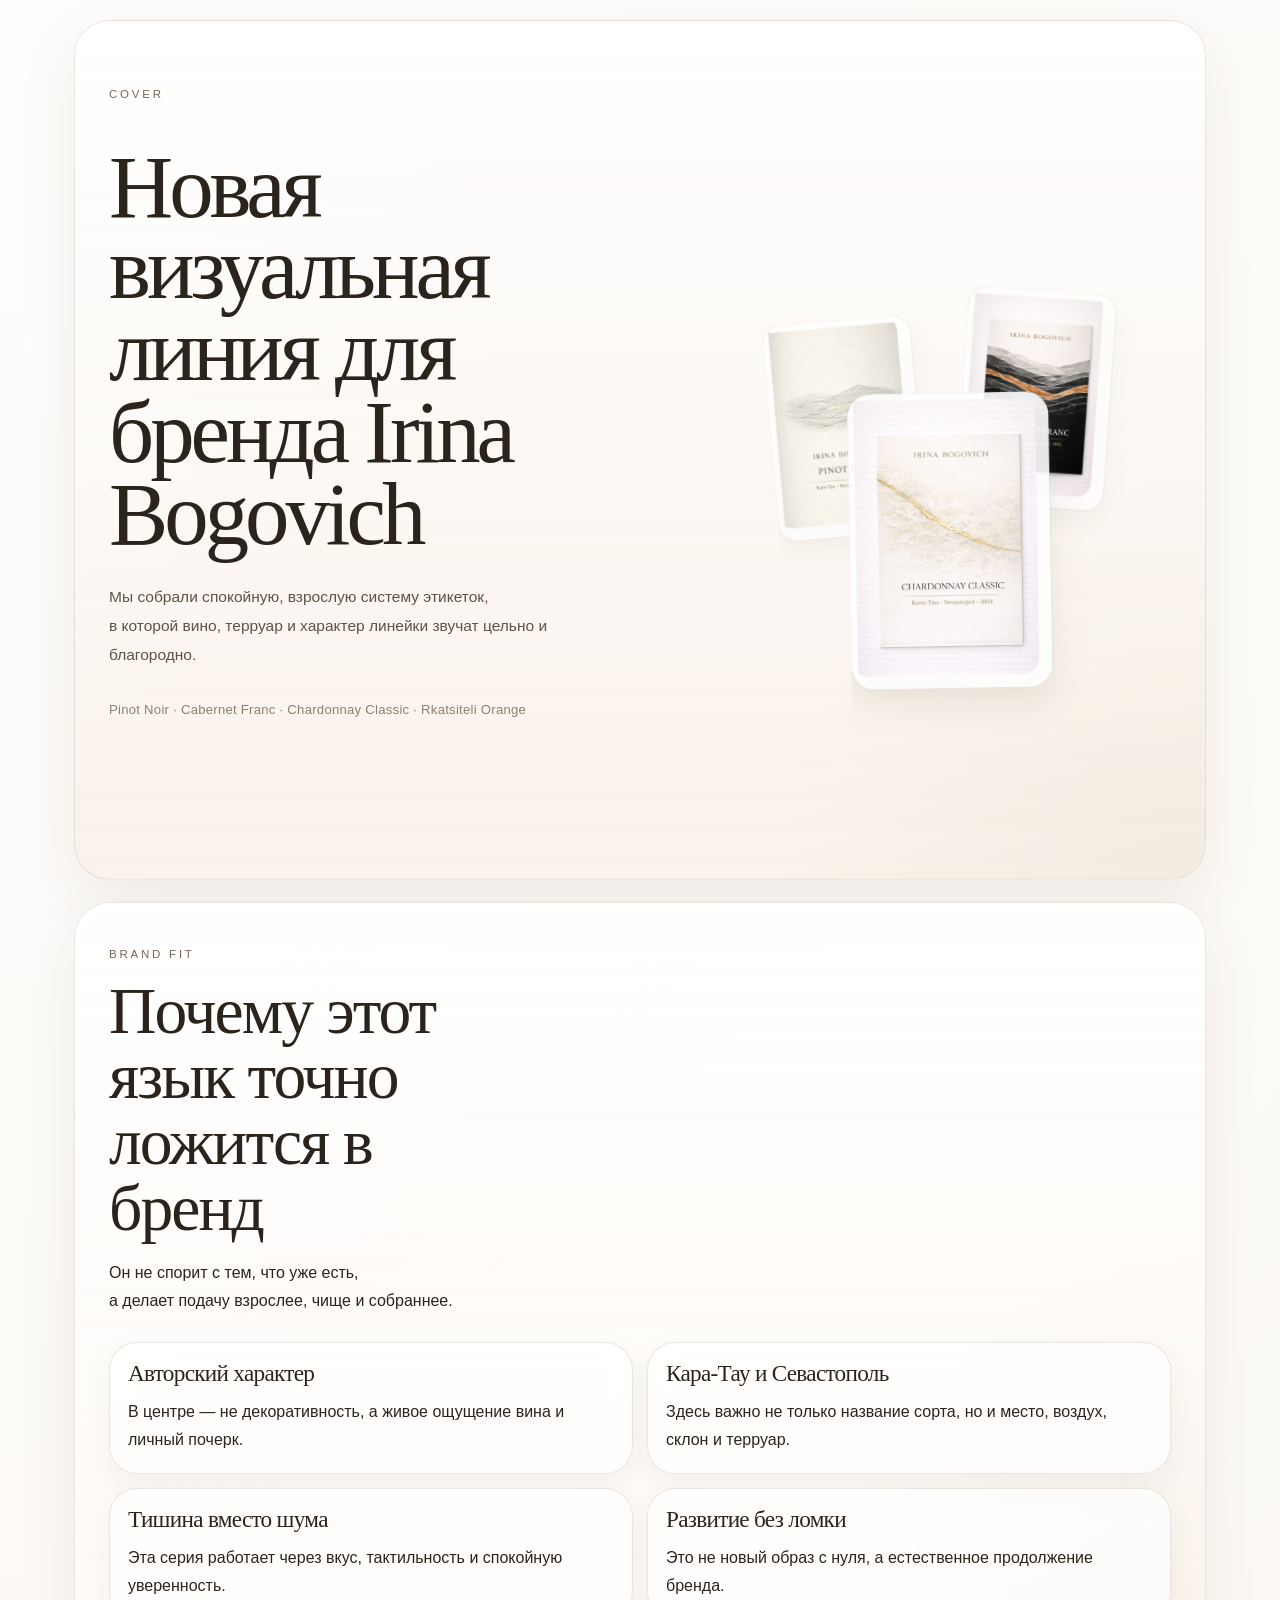
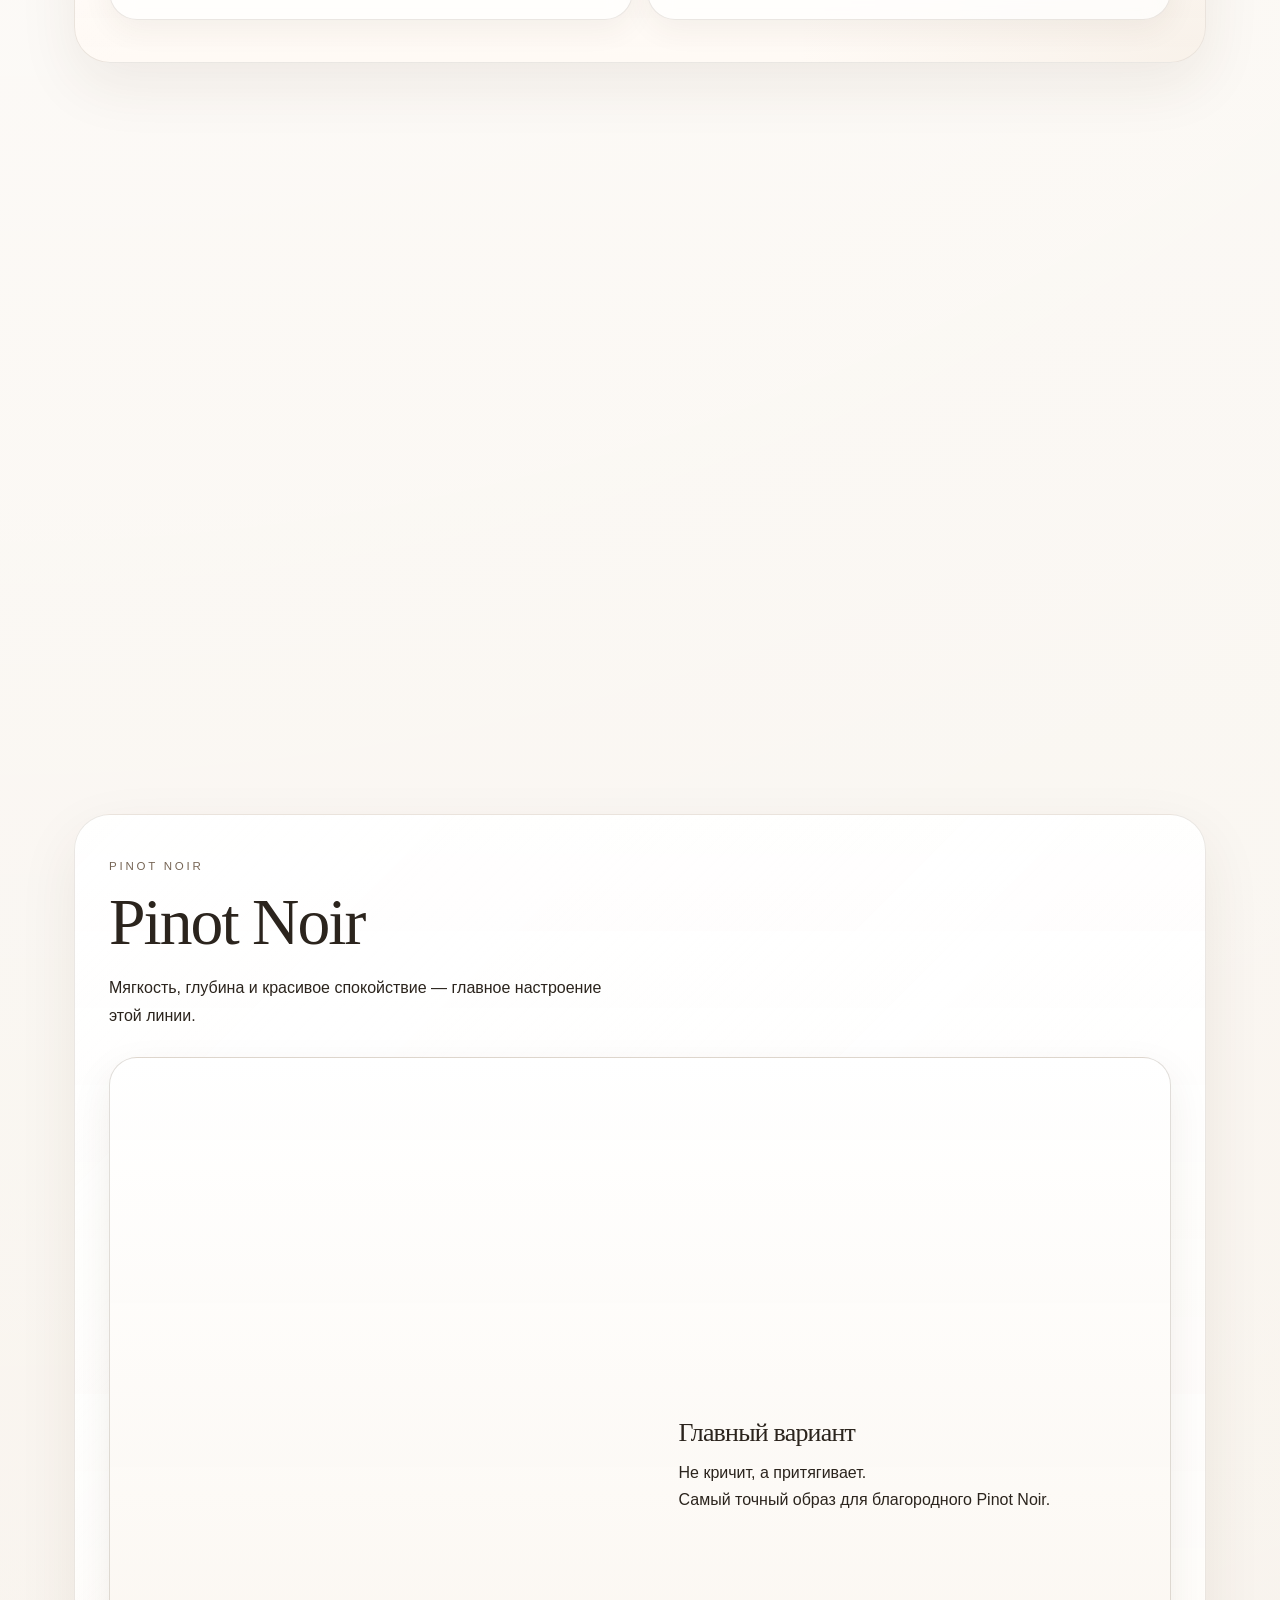
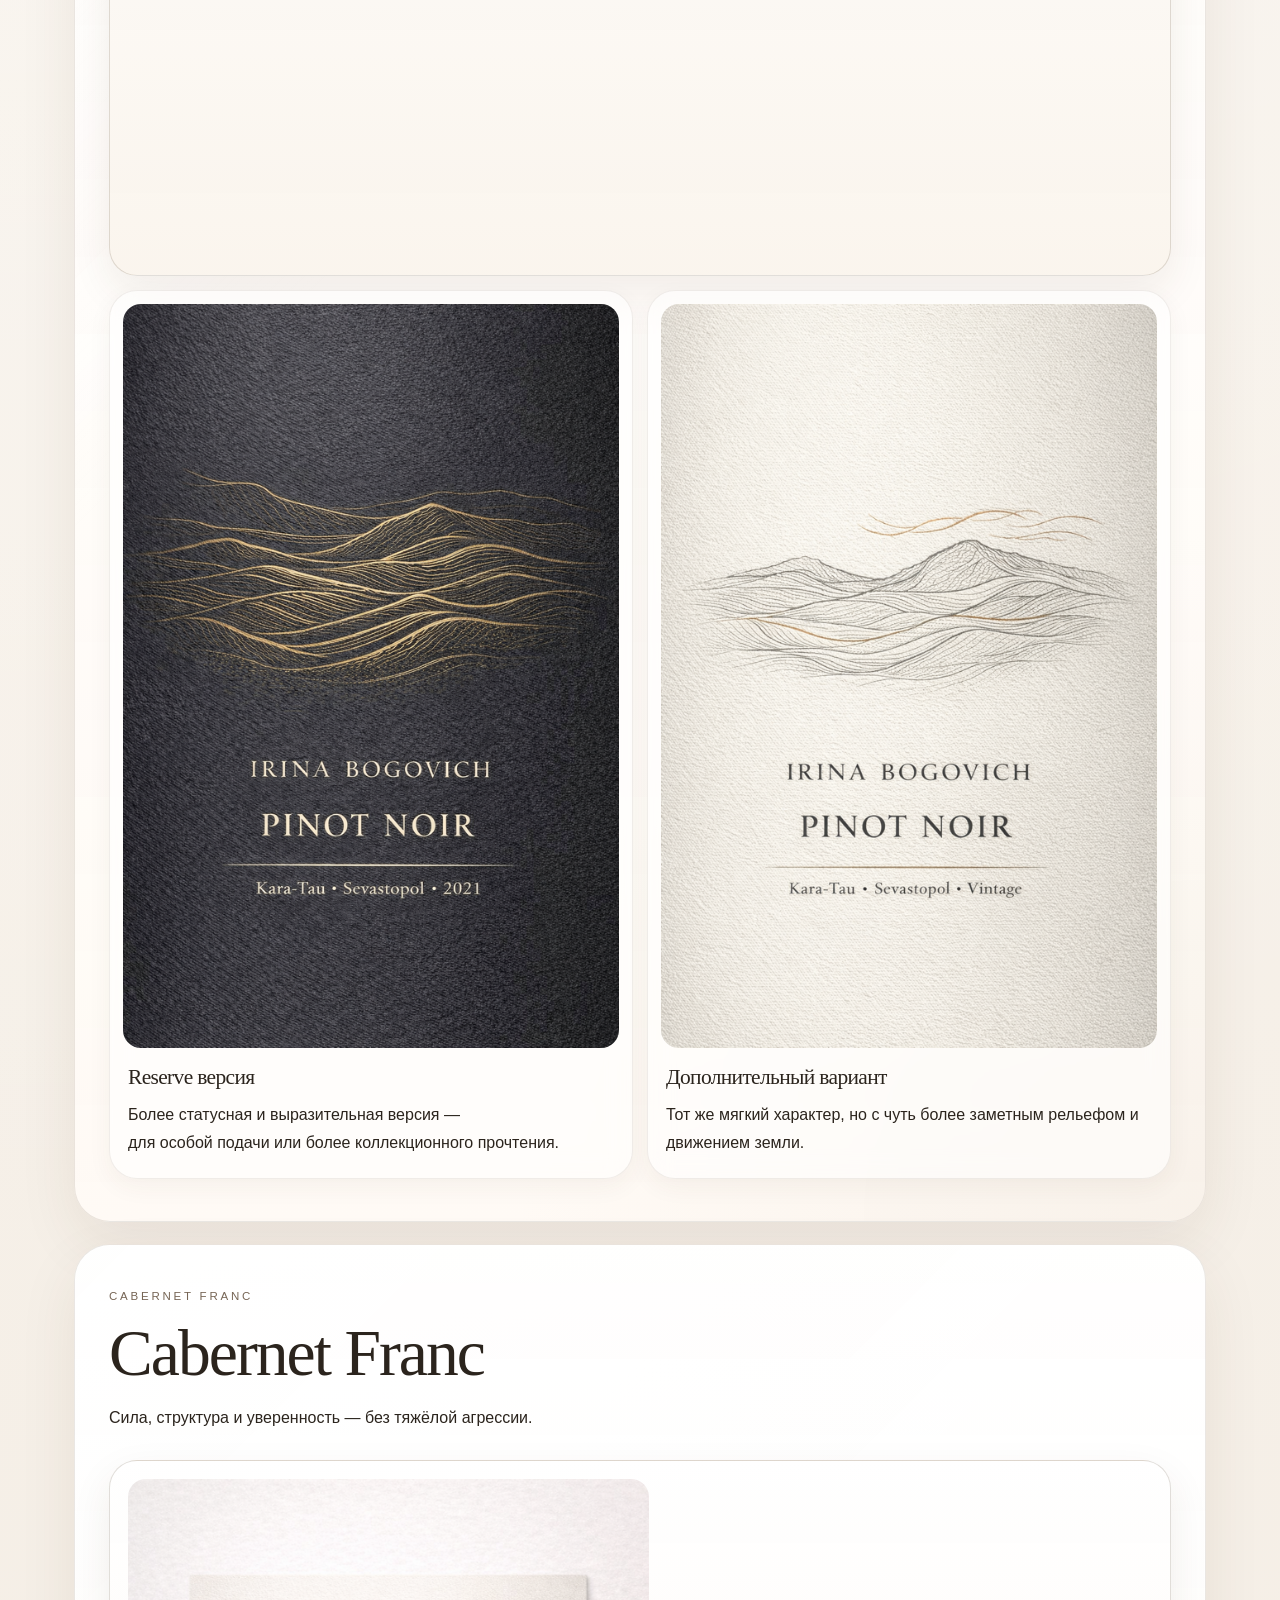
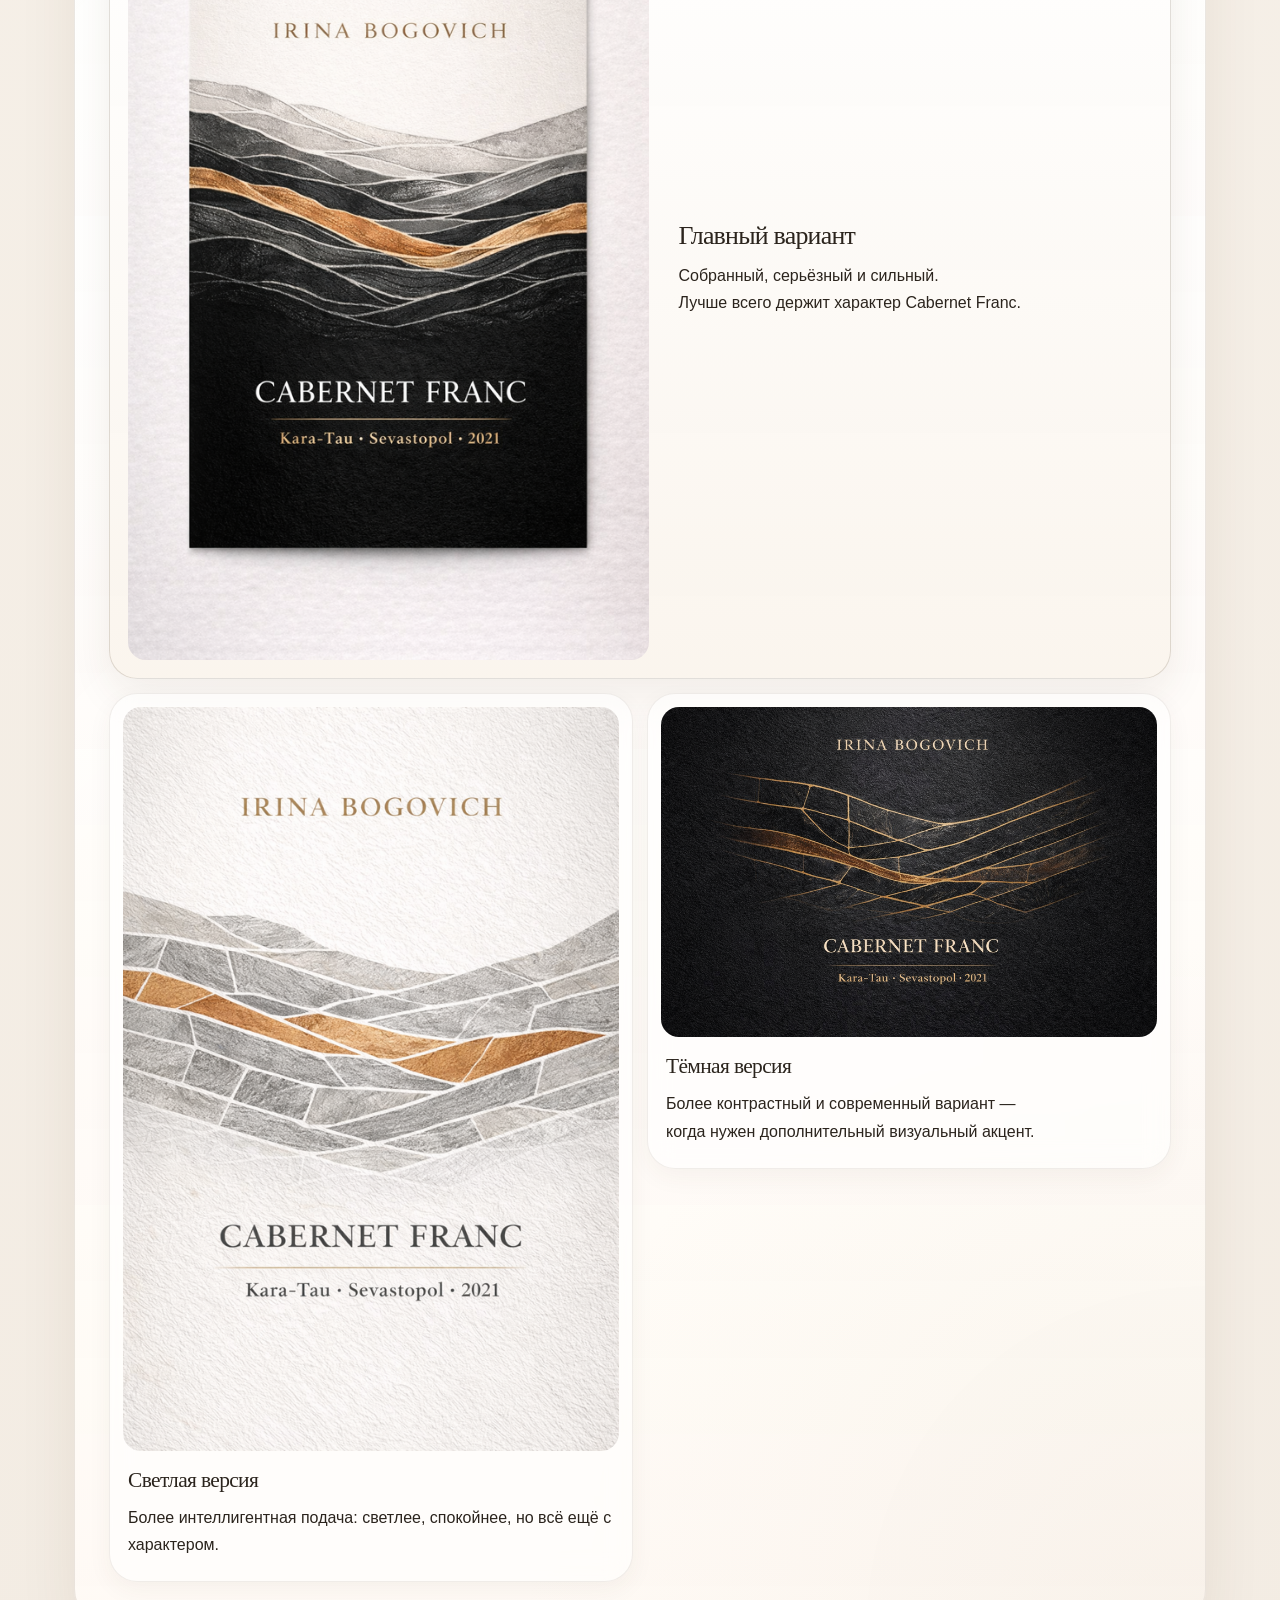
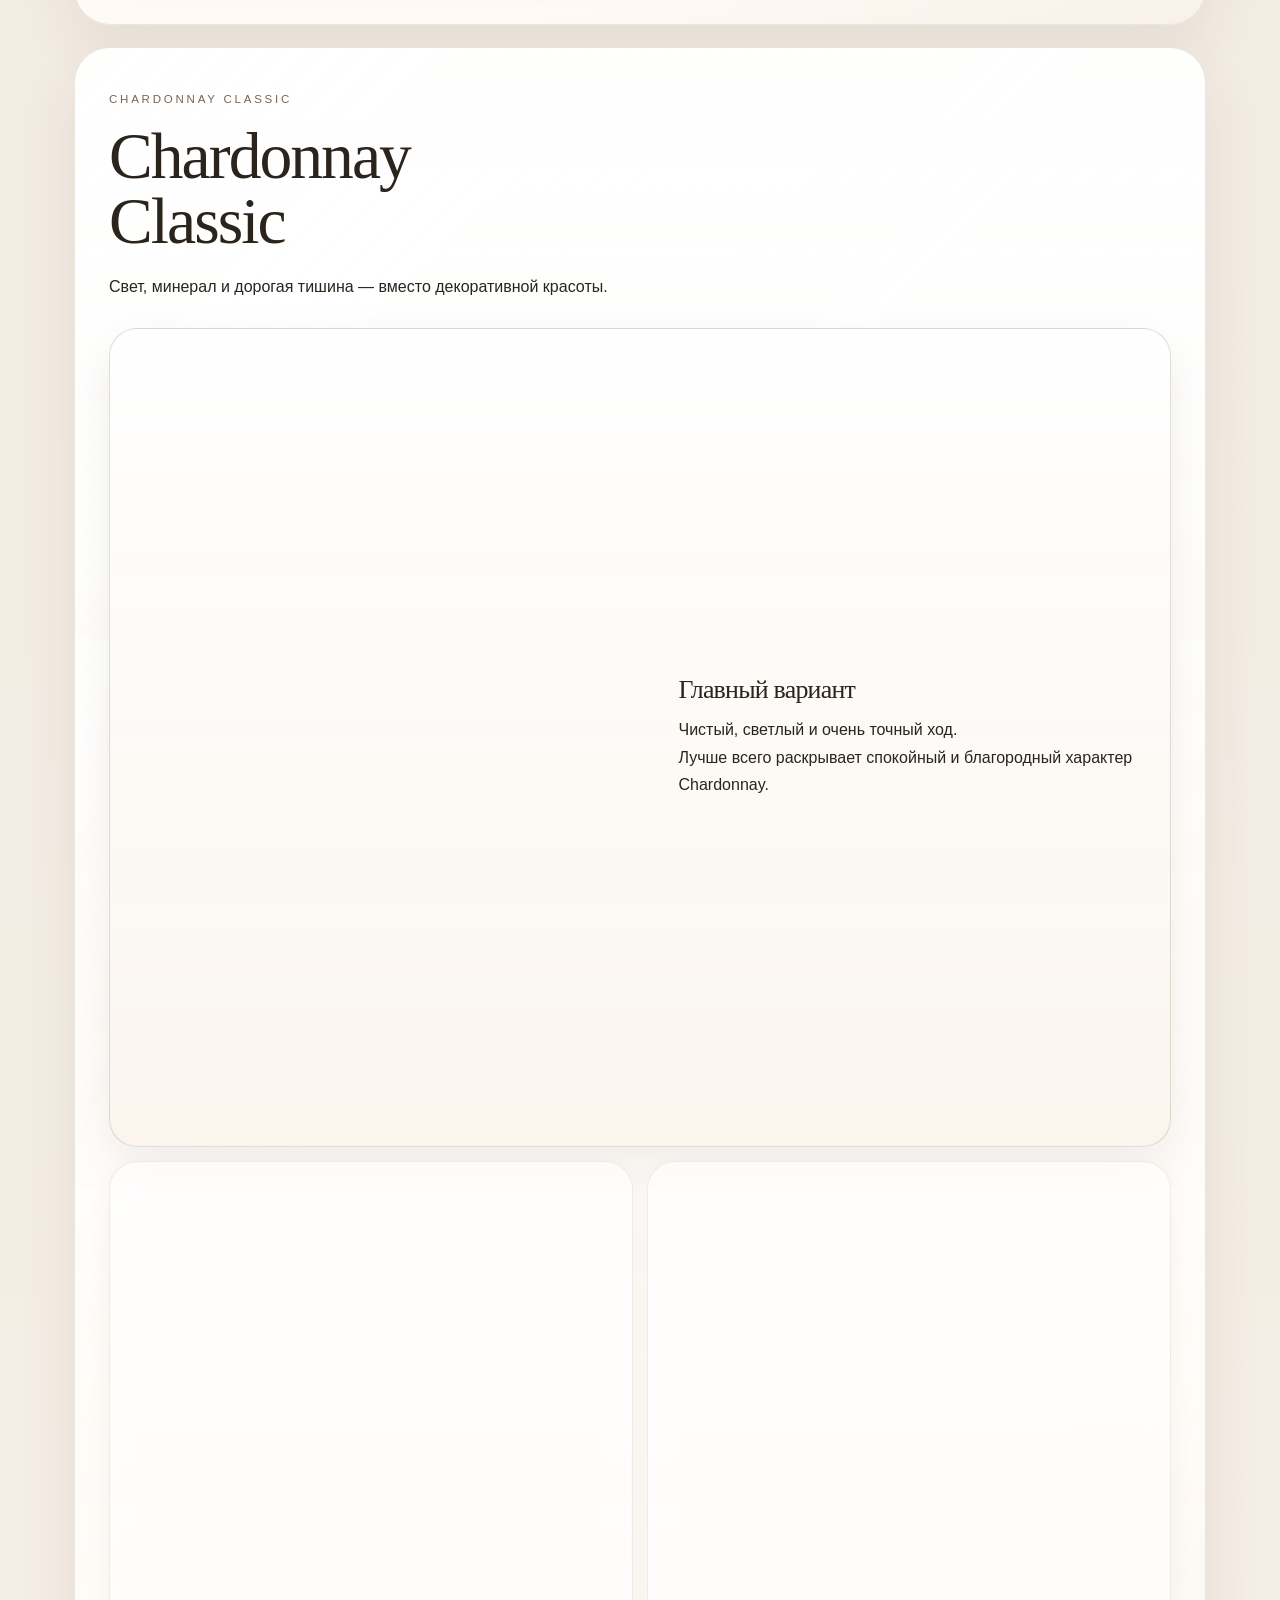
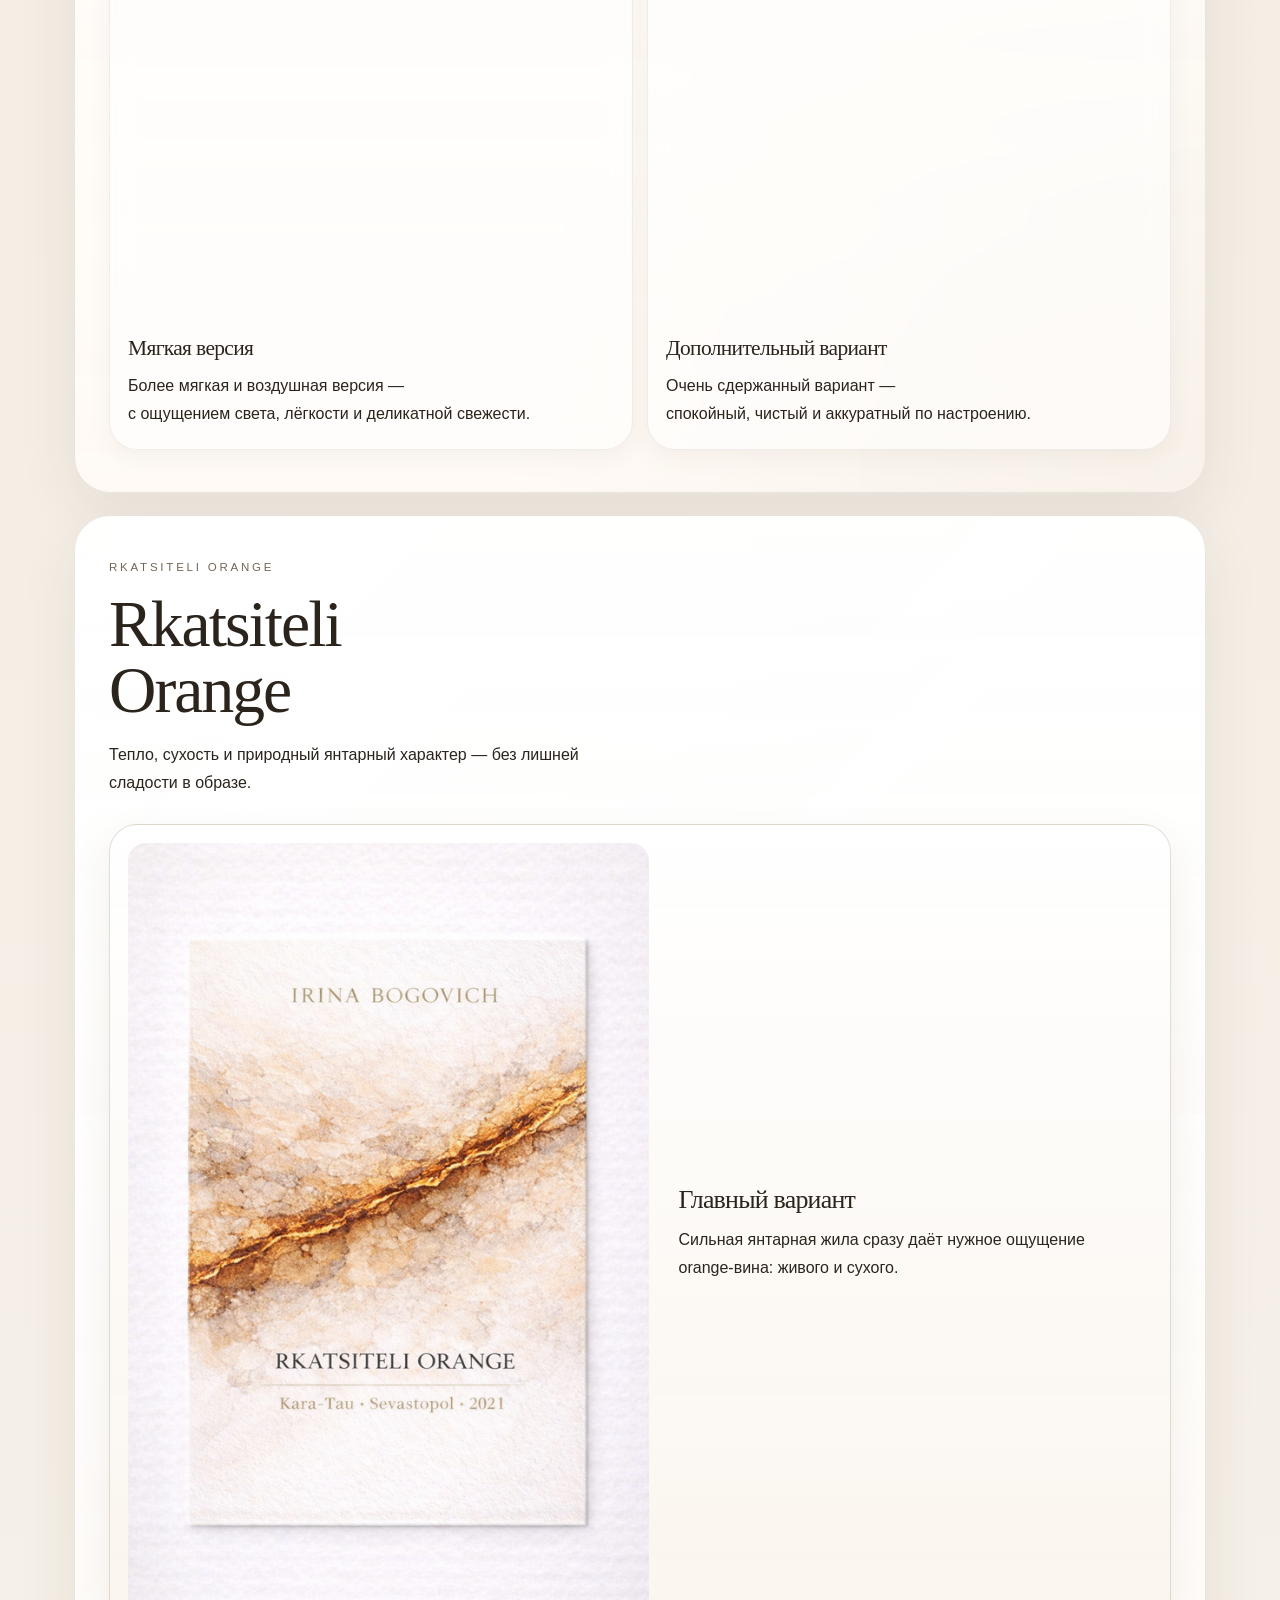
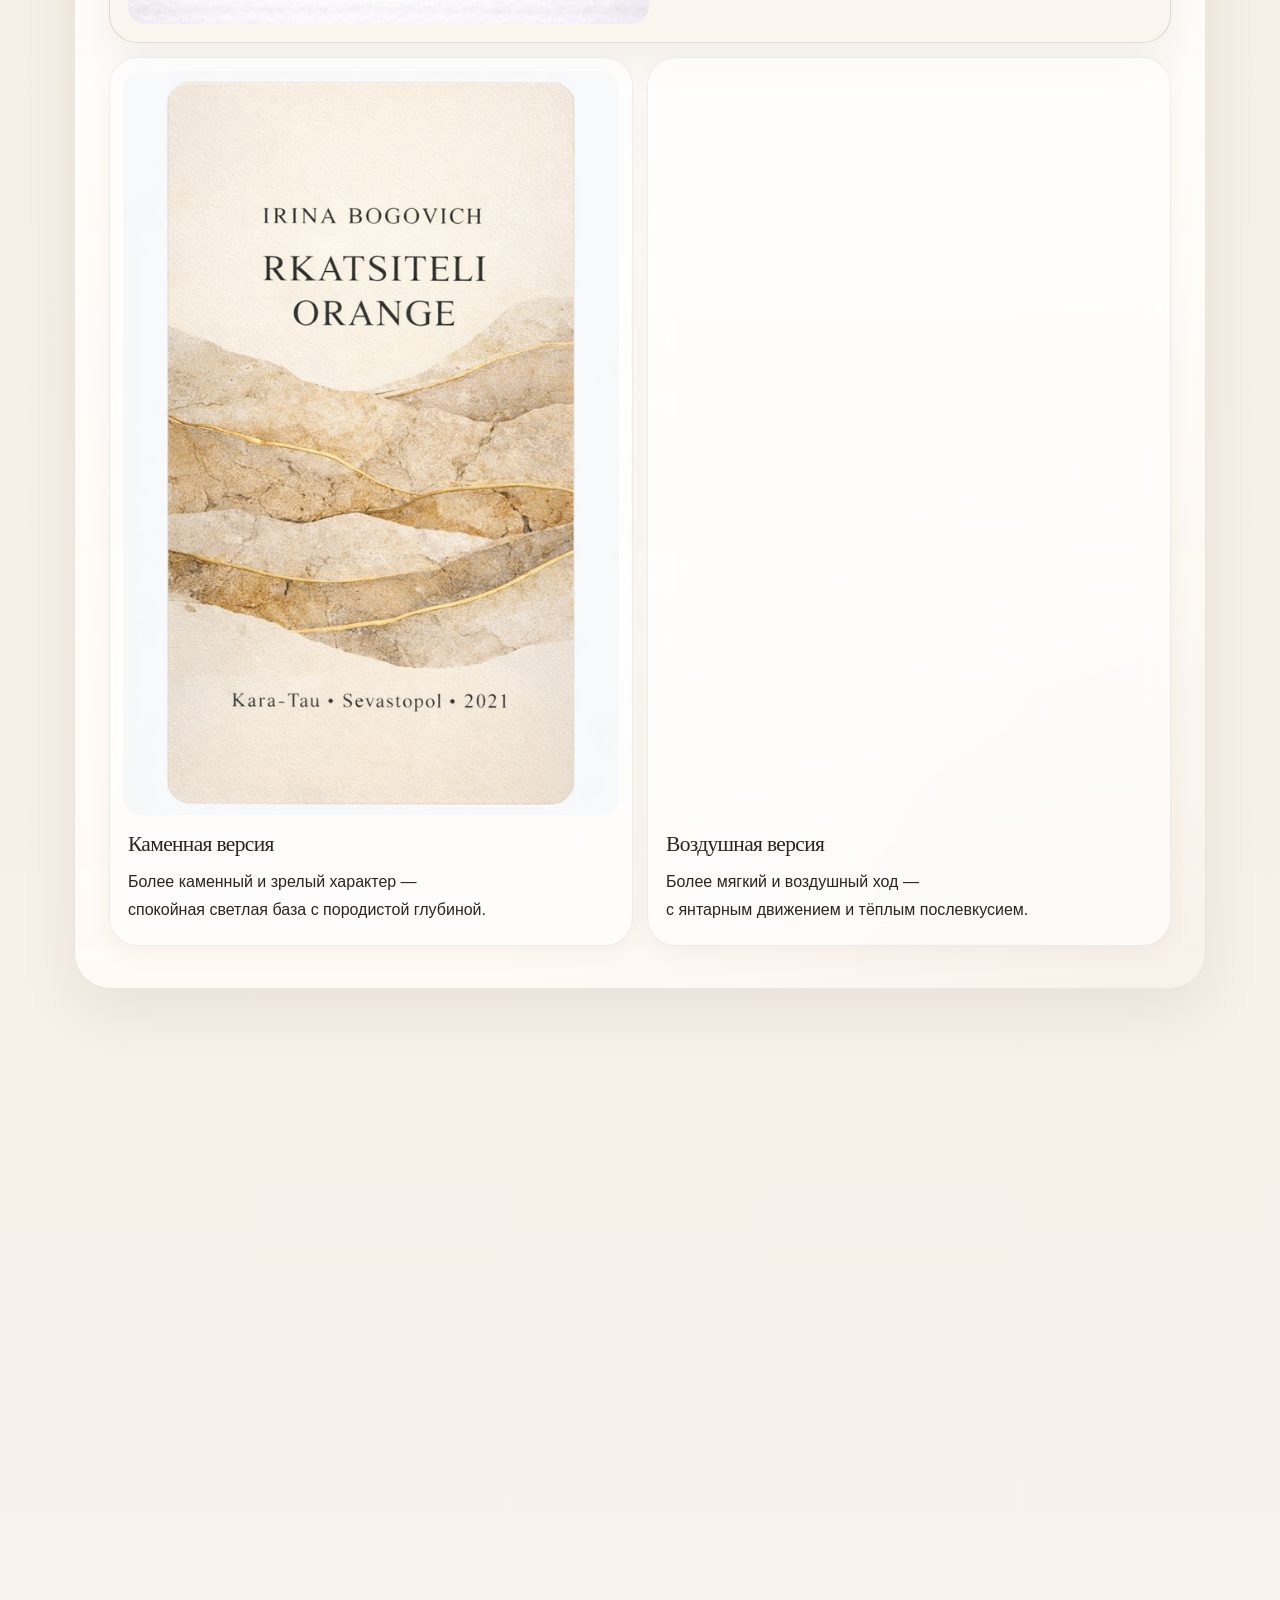
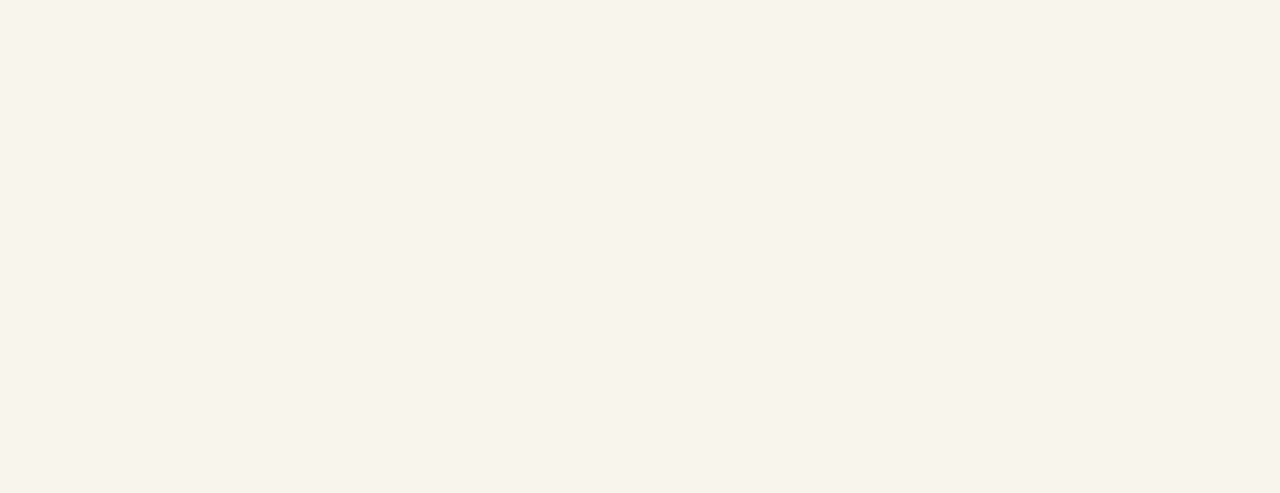
==== commit a1c5c423: "Add files via upload" ====
--- a/index.html
+++ b/index.html
@@ -30,10 +30,7 @@
           <picture class="cover-hero-picture">
             <source
               media="(max-width: 740px)"
-              srcset="
-                assets/labels/web/cover-hero.svg 1x,
-                assets/labels/web/cover-hero@2x.svg 2x
-              "
+              srcset="assets/labels/web/cover-hero@2x.svg"
             />
             <img
               class="cover-hero-image"
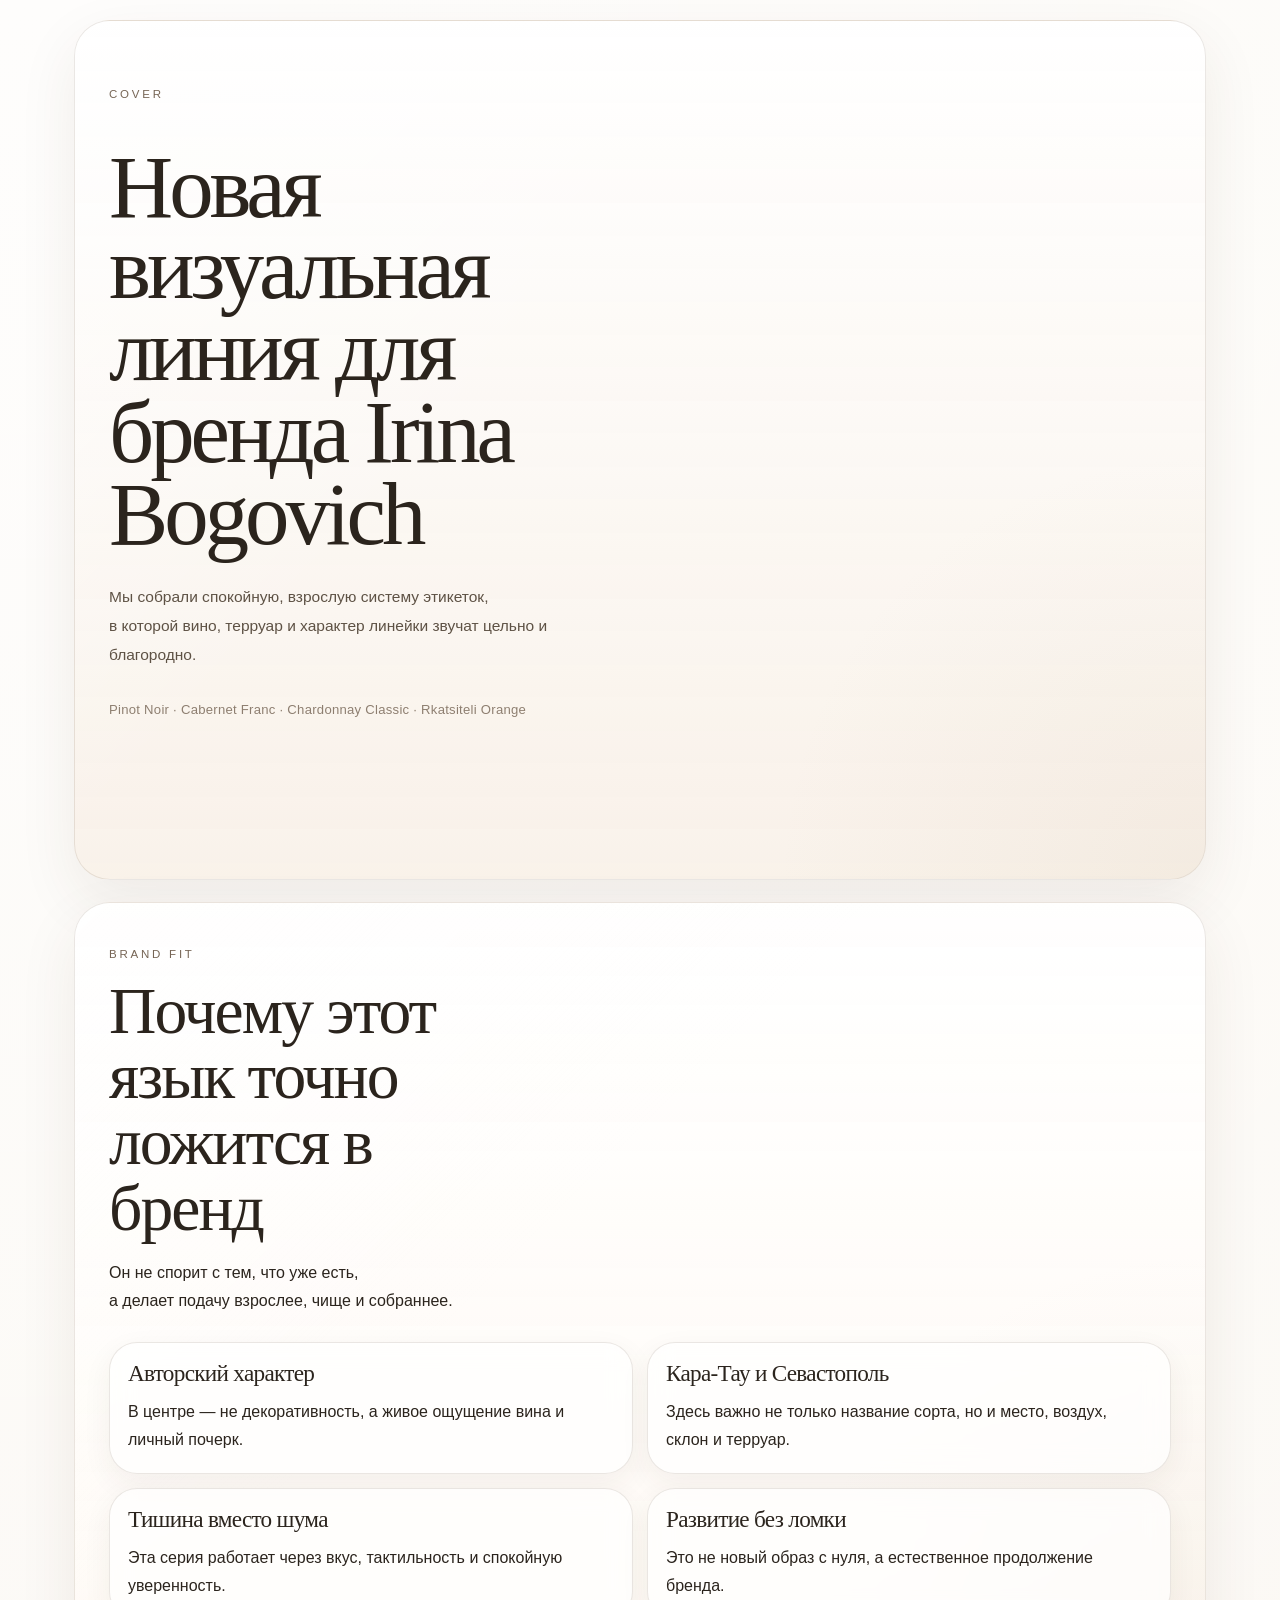
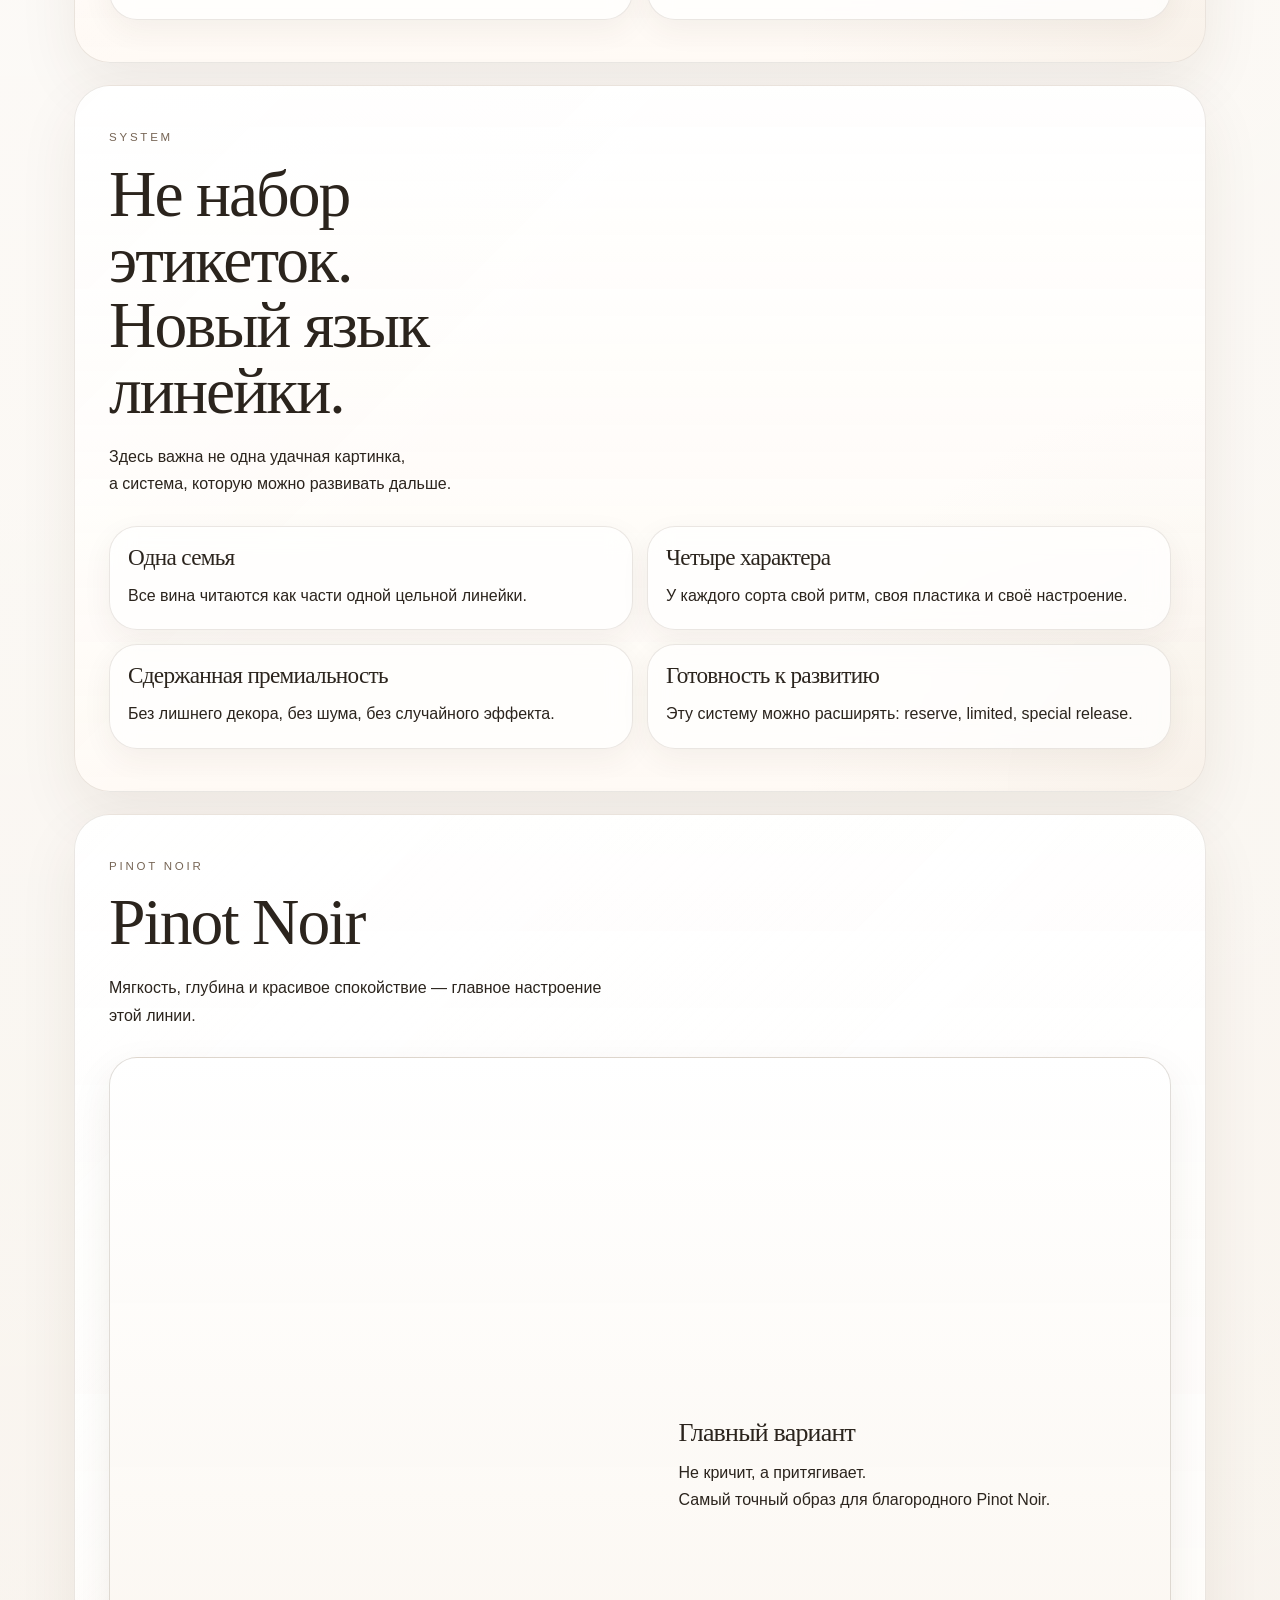
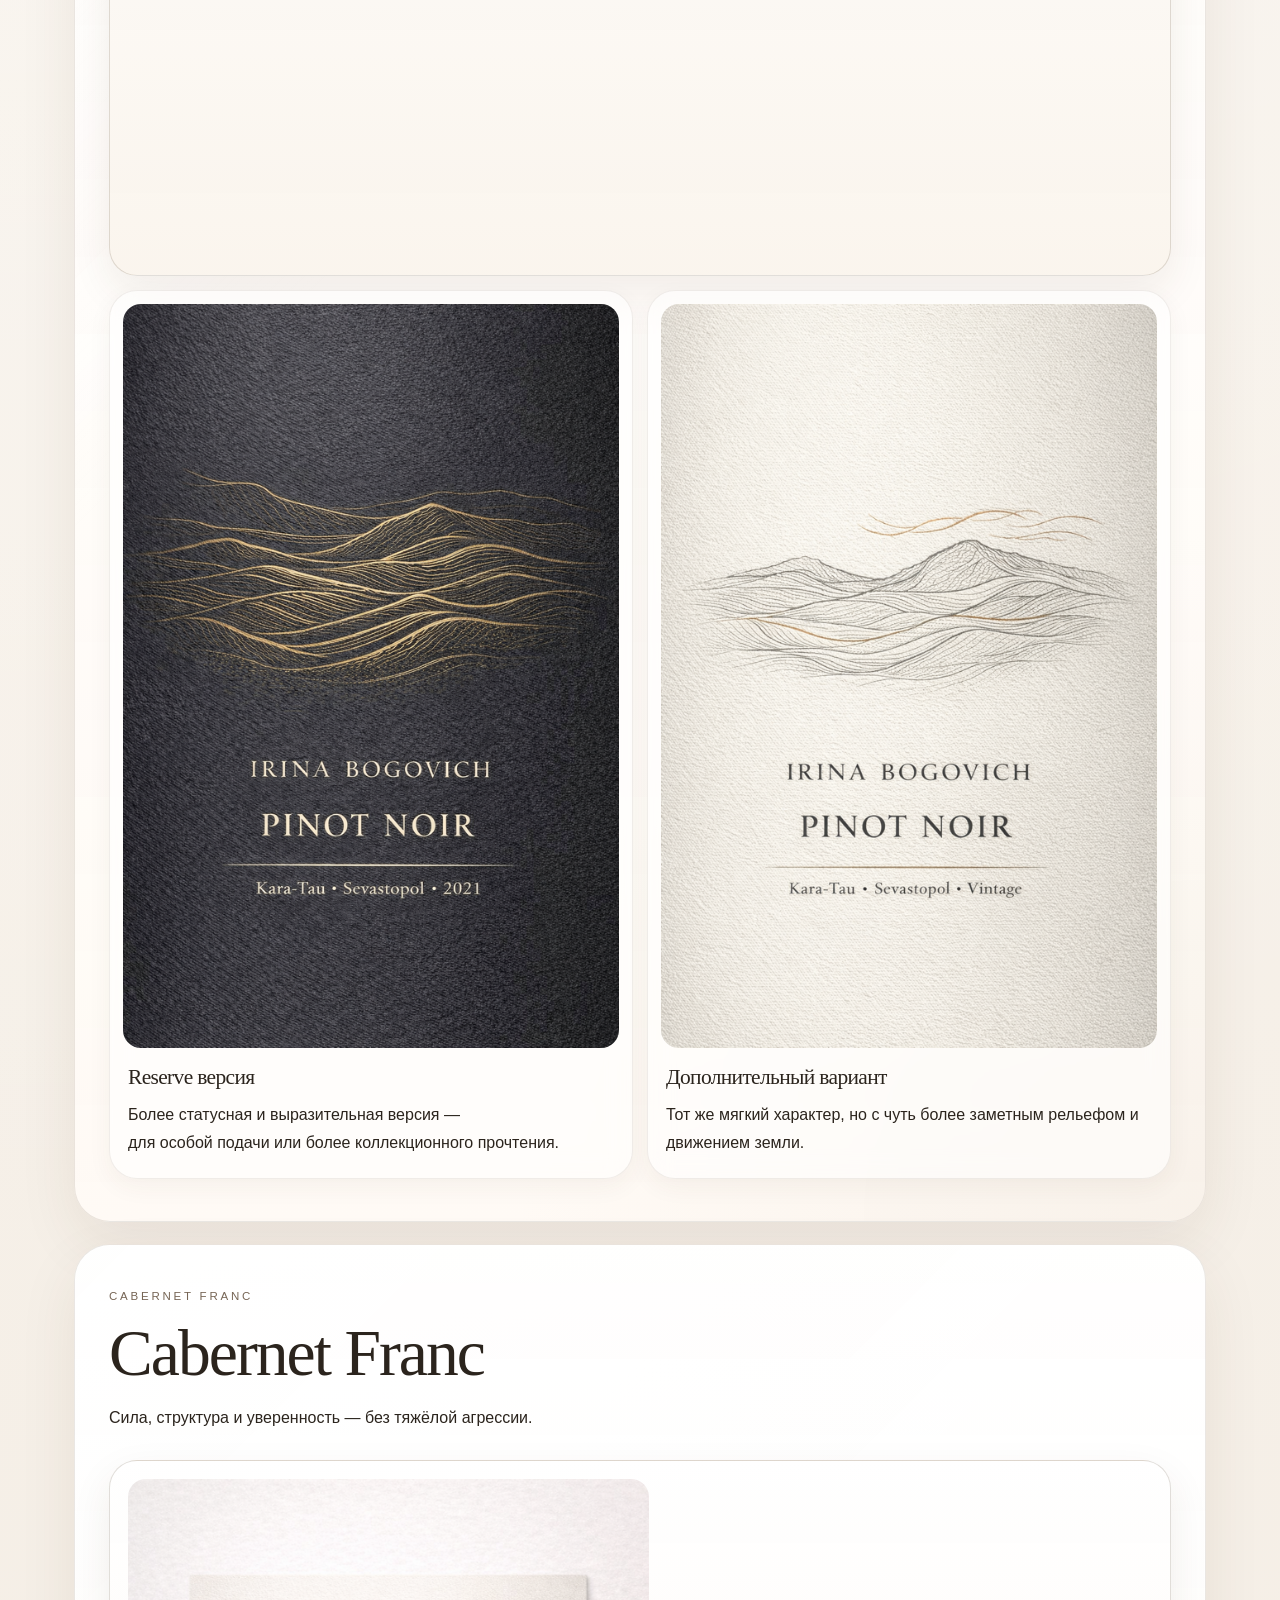
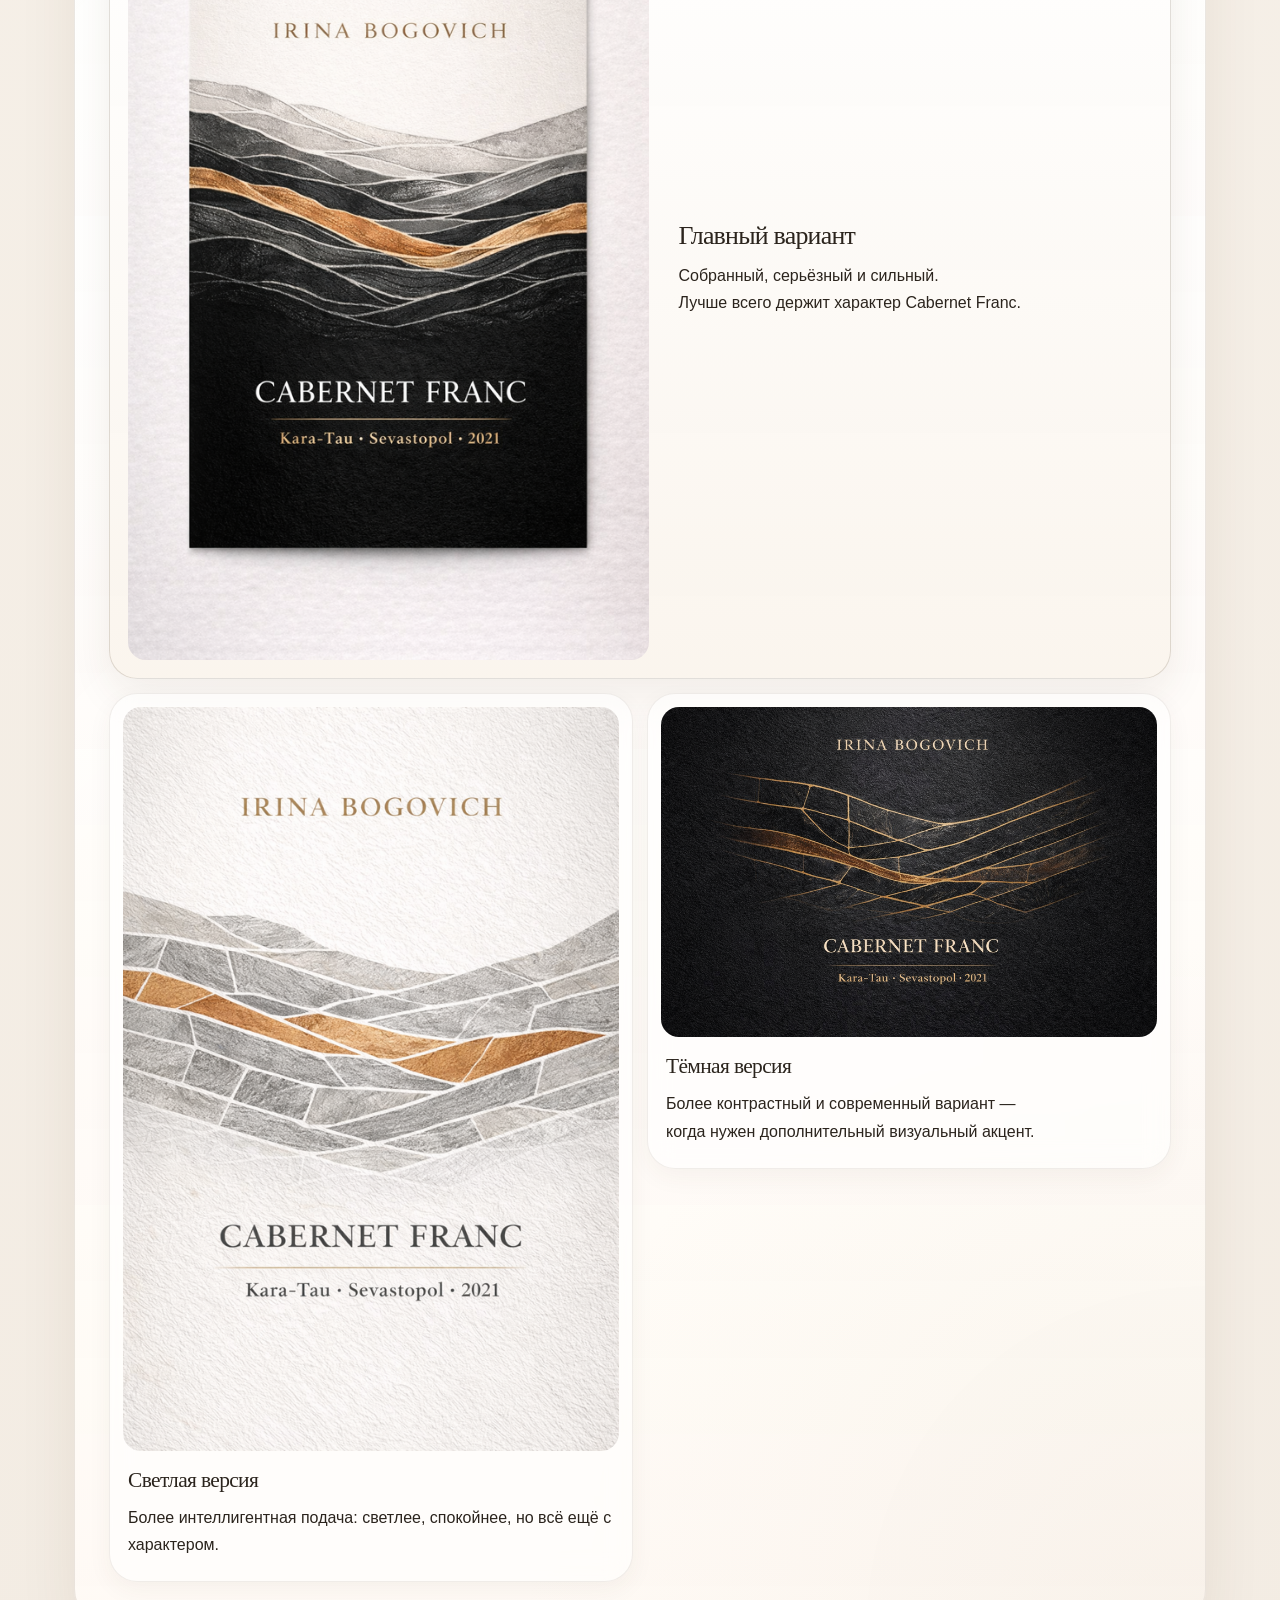
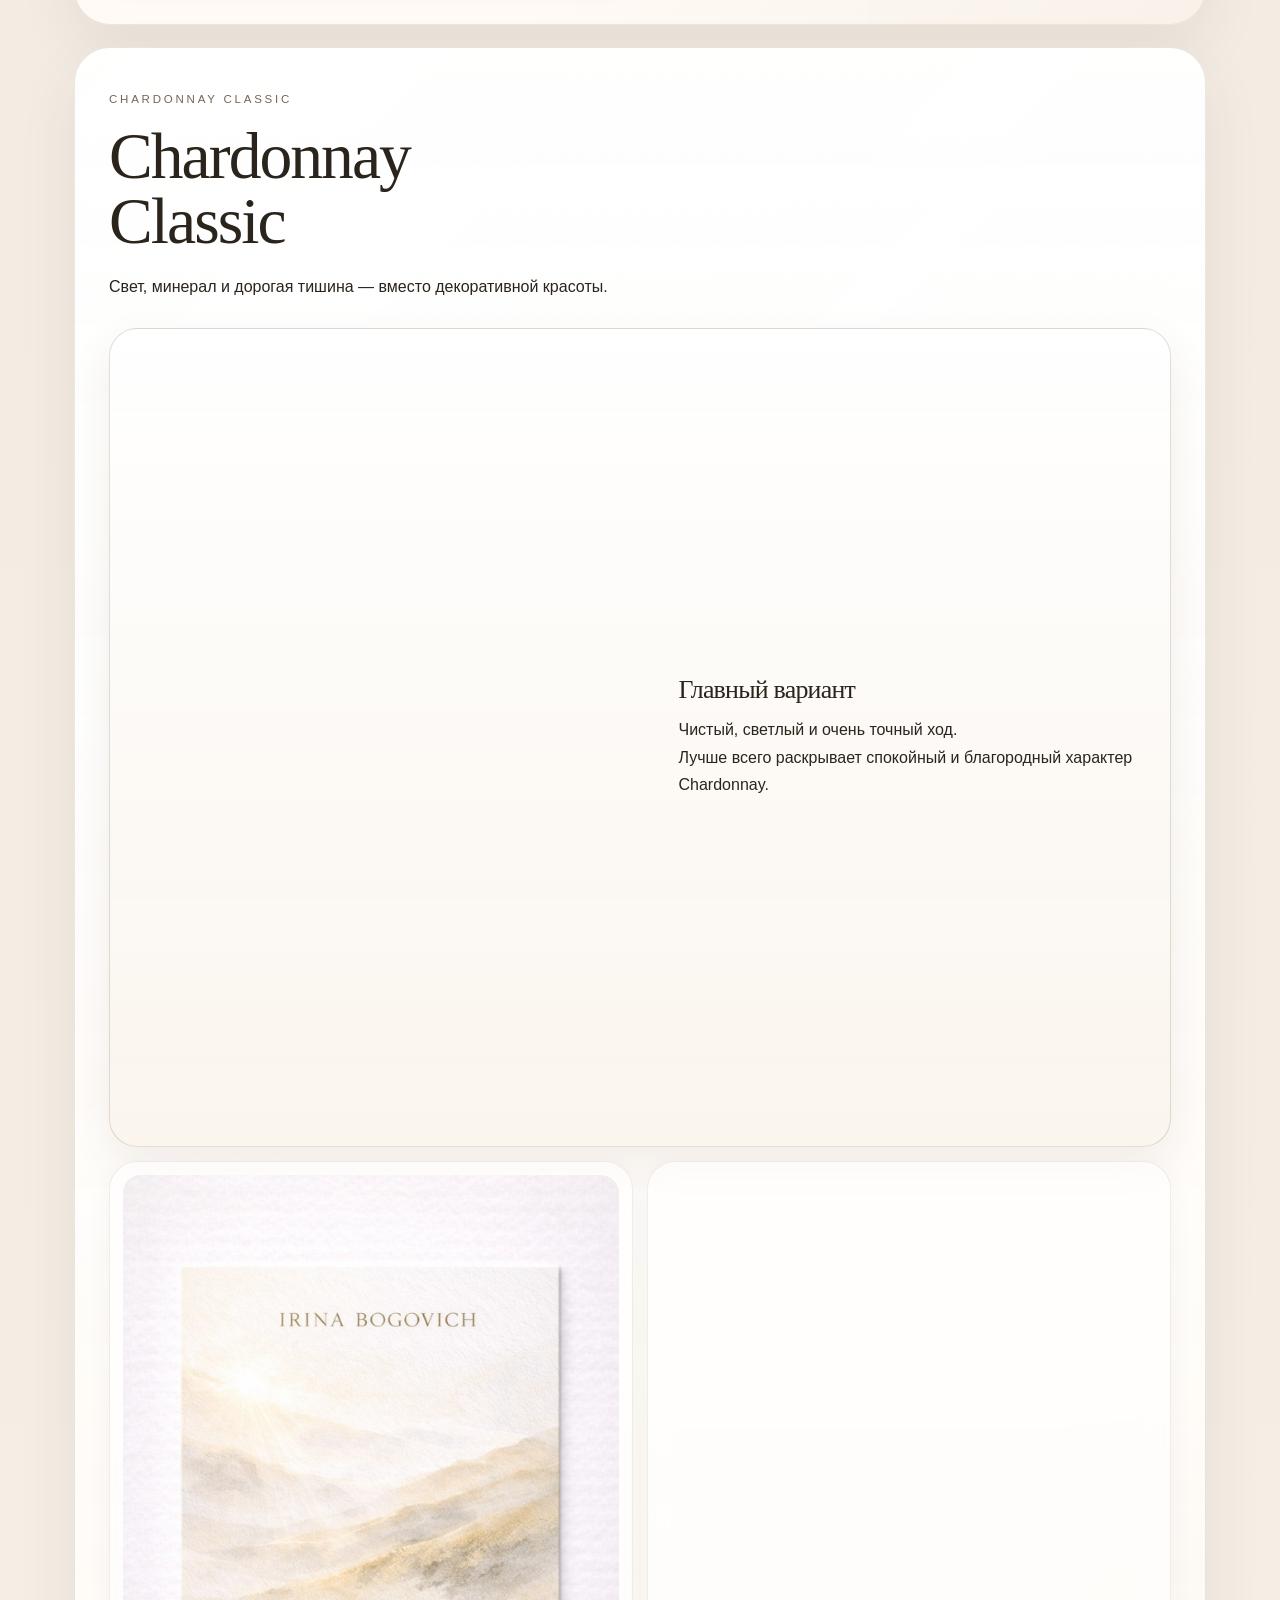
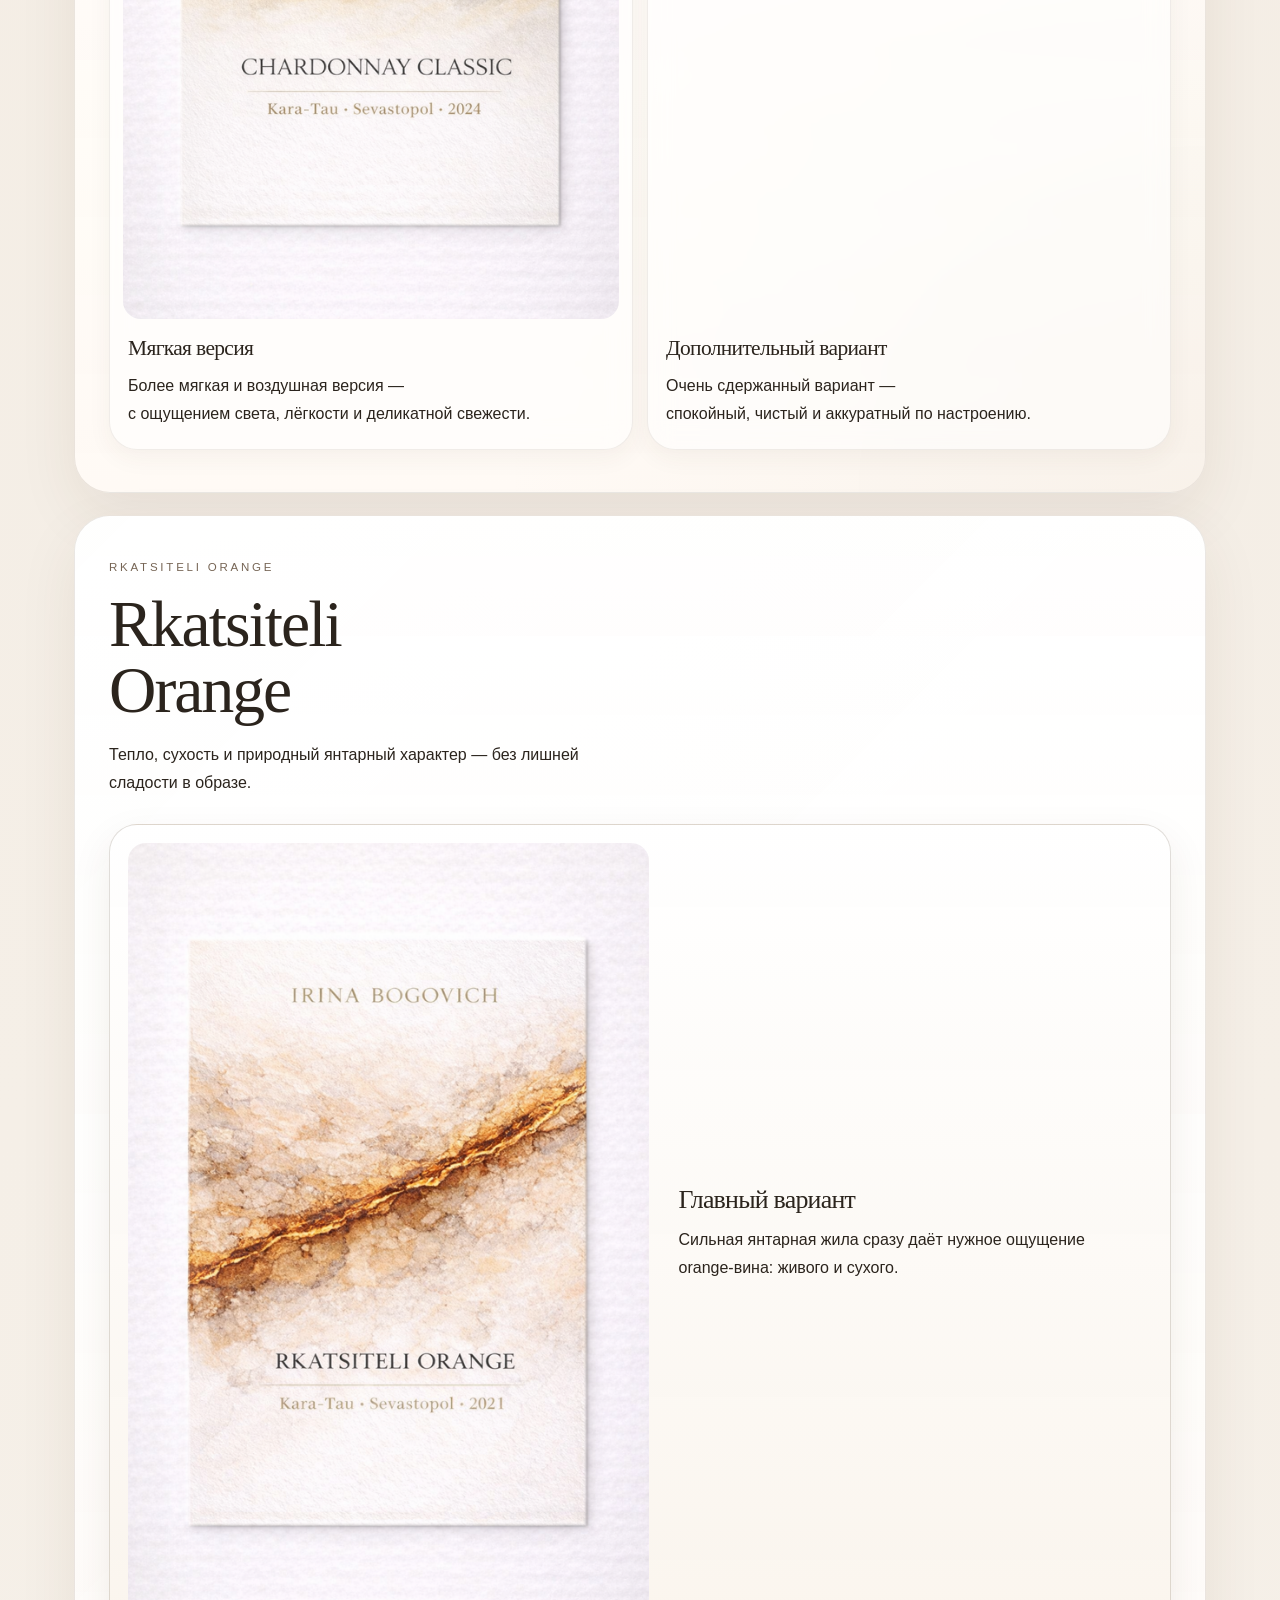
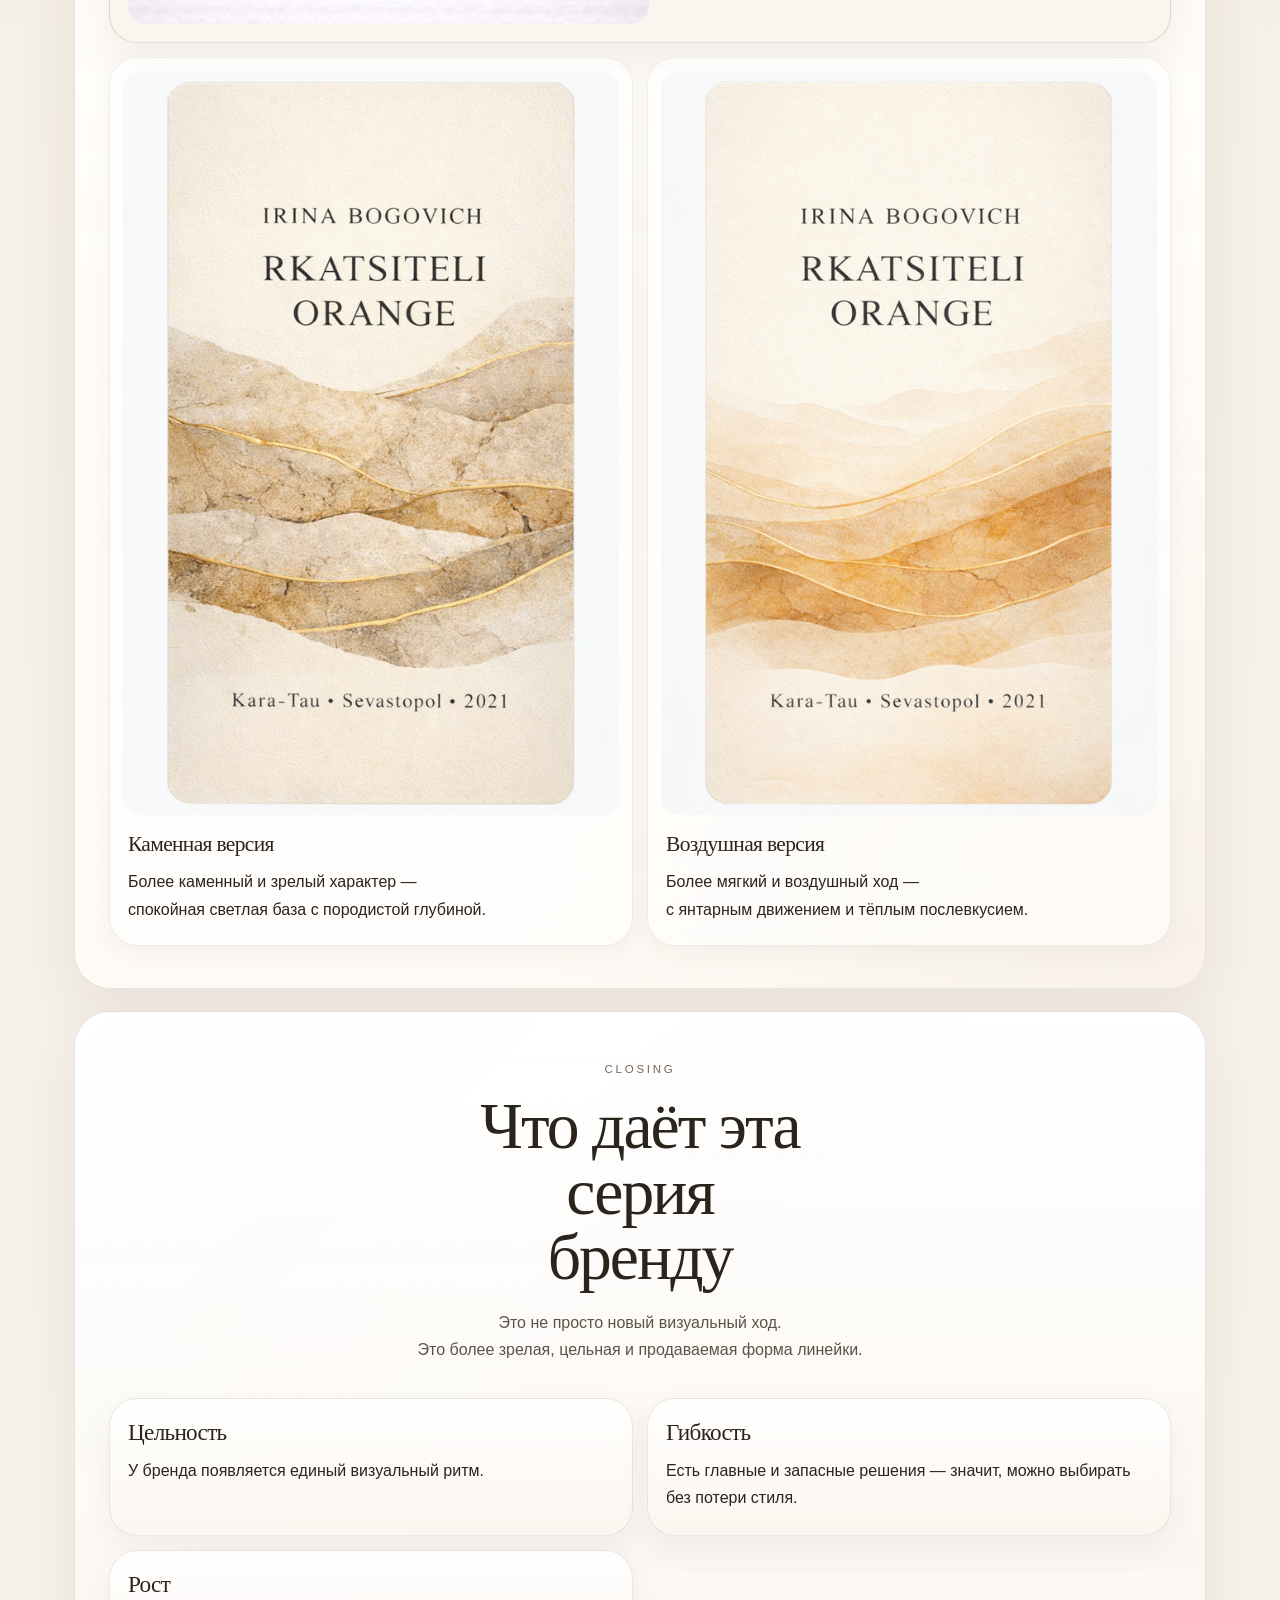
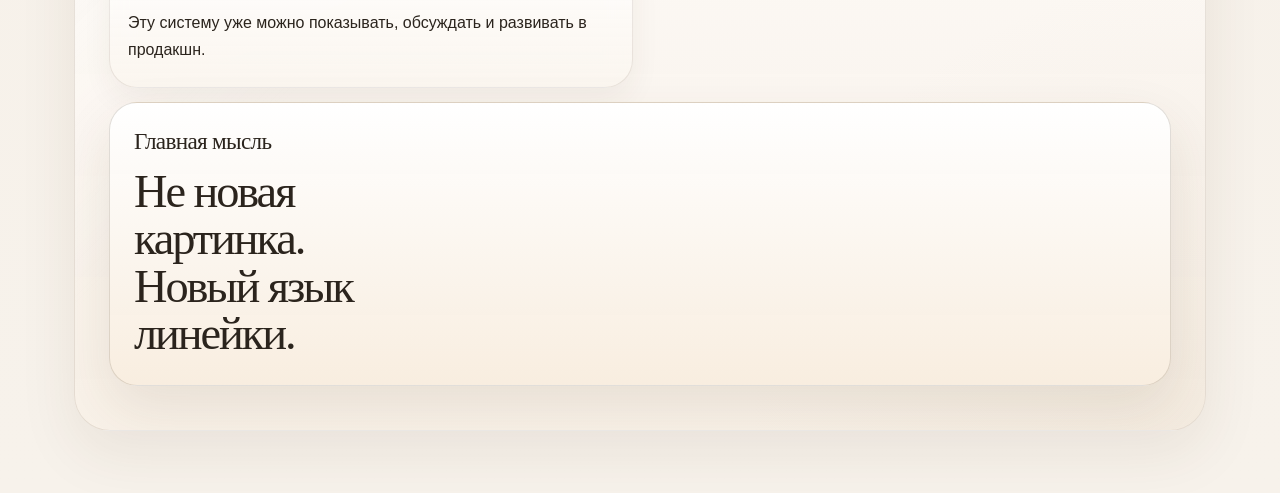
==== commit 45172d24: "Add files via upload" ====
--- a/index.html
+++ b/index.html
@@ -30,14 +30,15 @@
           <picture class="cover-hero-picture">
             <source
               media="(max-width: 740px)"
-              srcset="assets/labels/web/cover-hero@2x.svg"
+              srcset="assets/labels/web/cover-hero-mobile.png"
+              type="image/png"
             />
             <img
               class="cover-hero-image"
-              src="assets/labels/web/cover-hero.svg"
+              src="assets/labels/web/cover-hero-desktop.png"
               alt=""
-              width="560"
-              height="620"
+              width="1518"
+              height="1680"
               loading="eager"
               decoding="async"
               fetchpriority="high"
--- a/styles.css
+++ b/styles.css
@@ -165,6 +165,7 @@
 .cover-gallery {
   position: relative;
   width: min(100%, 470px);
+  aspect-ratio: 470 / 620;
   margin-top: 16px;
   justify-self: center;
 }
@@ -172,11 +173,14 @@
 .cover-hero-image {
   display: block;
   width: 100%;
-  height: auto;
+  height: 100%;
+  object-fit: cover;
 }
 
 .cover-hero-picture {
   display: block;
+  width: 100%;
+  height: 100%;
 }
 
 .cover-bottle {
@@ -418,6 +422,7 @@
 
   .cover-gallery {
     width: min(100%, 560px);
+    aspect-ratio: 560 / 620;
     margin-top: 22px;
   }
 
@@ -462,7 +467,6 @@
 
   .section-cover .cover-gallery {
     justify-self: center;
-    transform: translateY(30px);
   }
 }
 
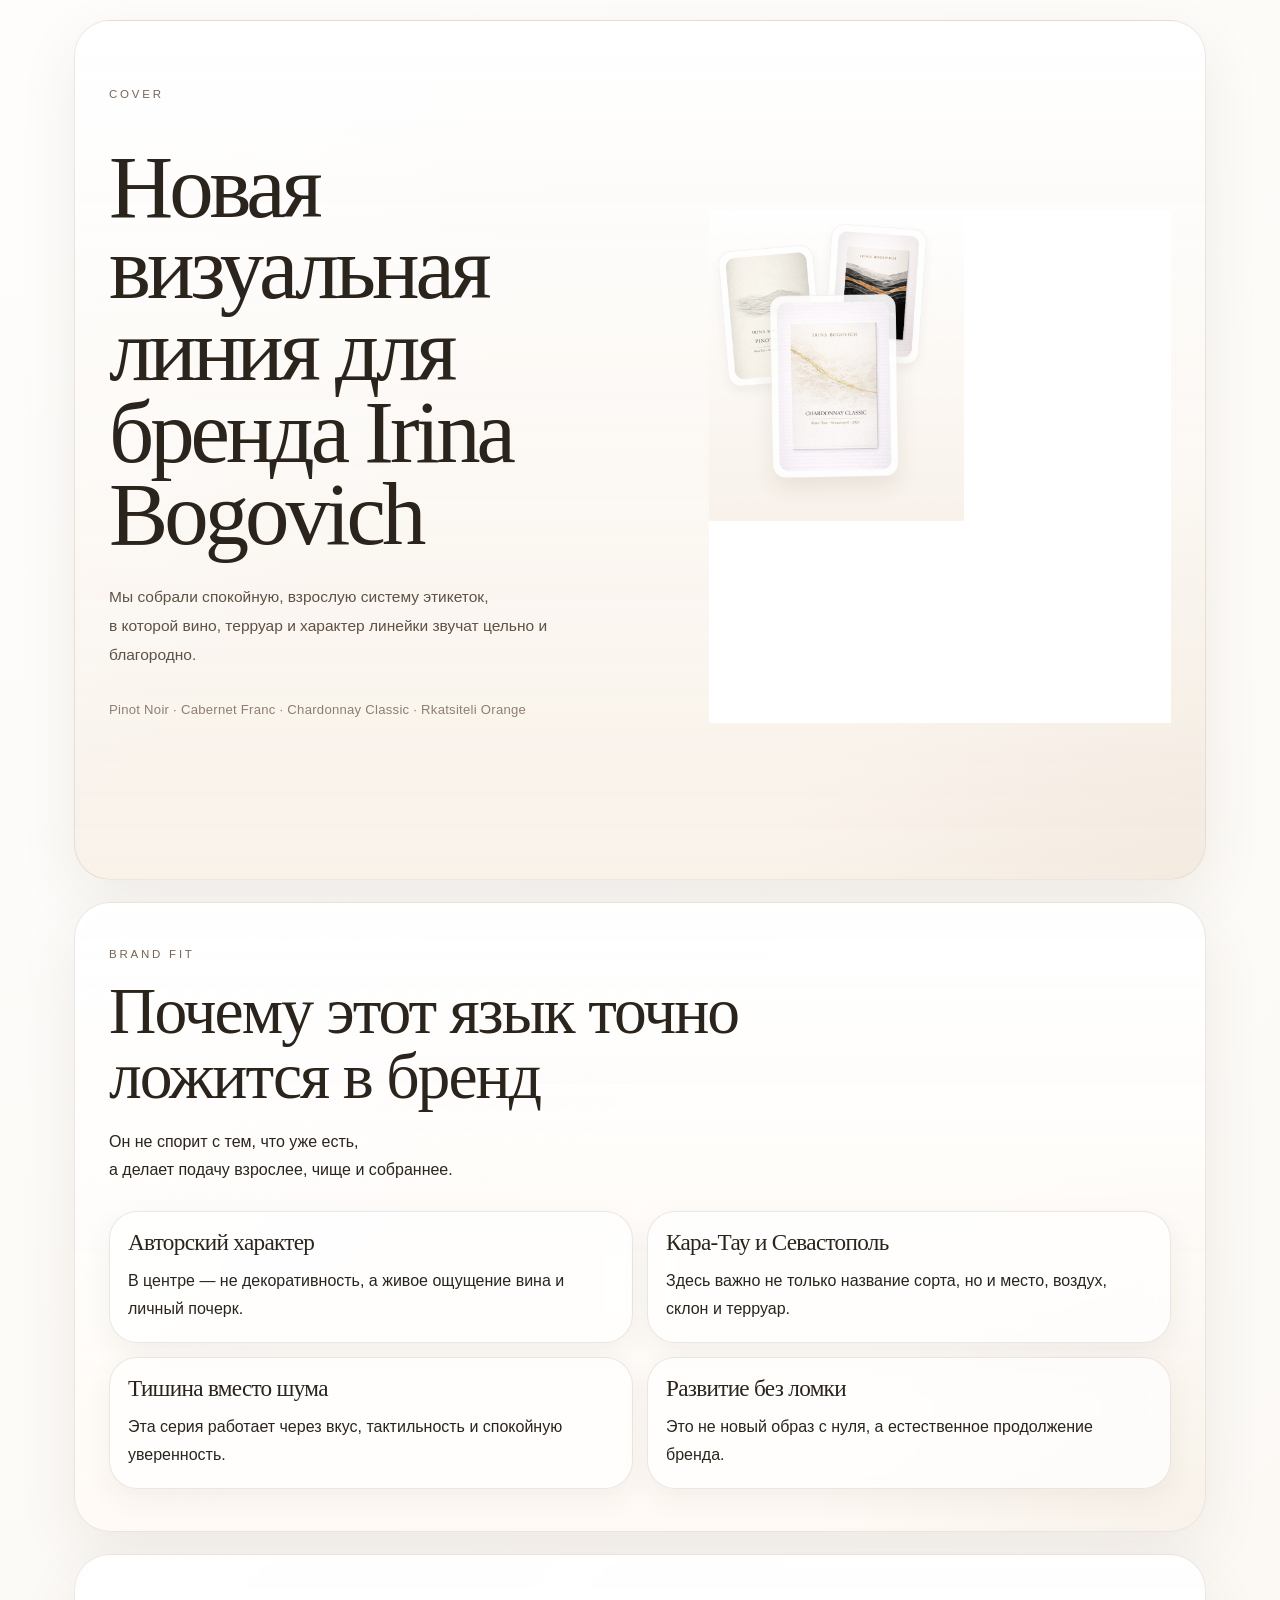
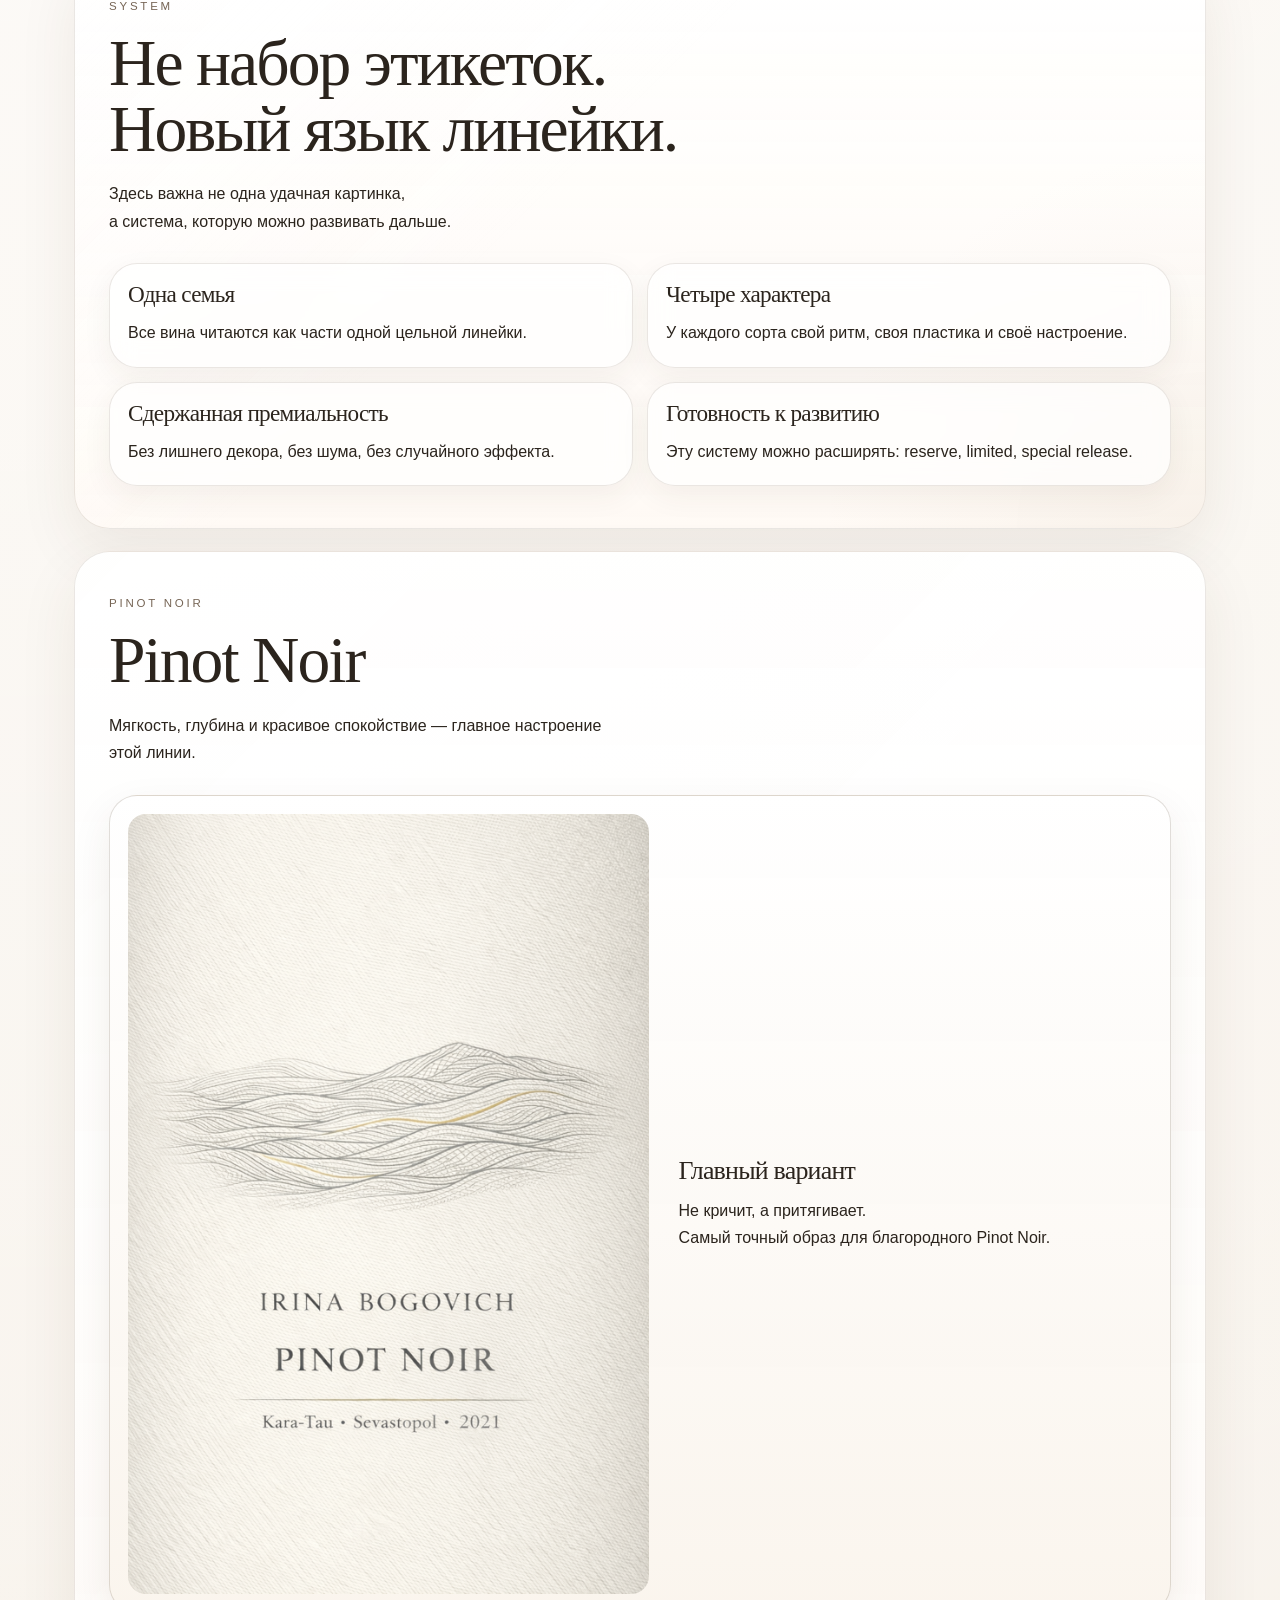
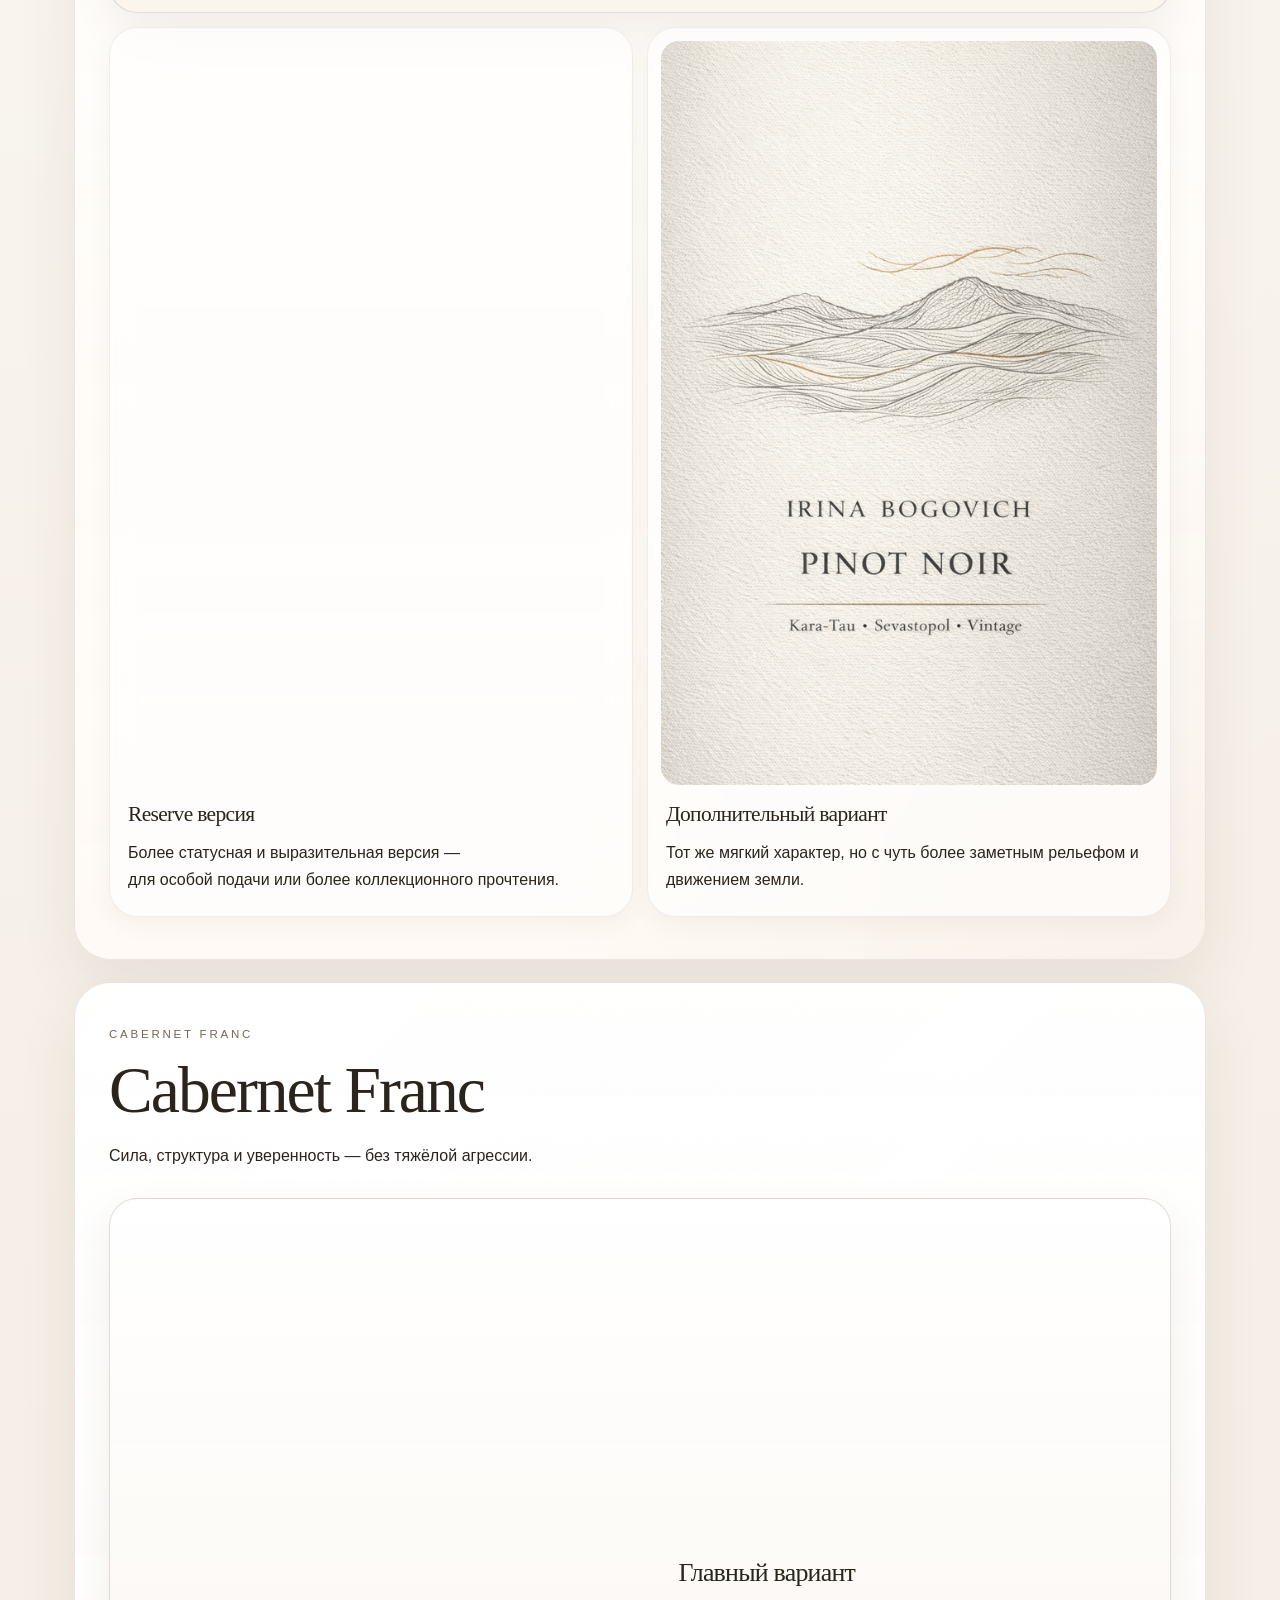
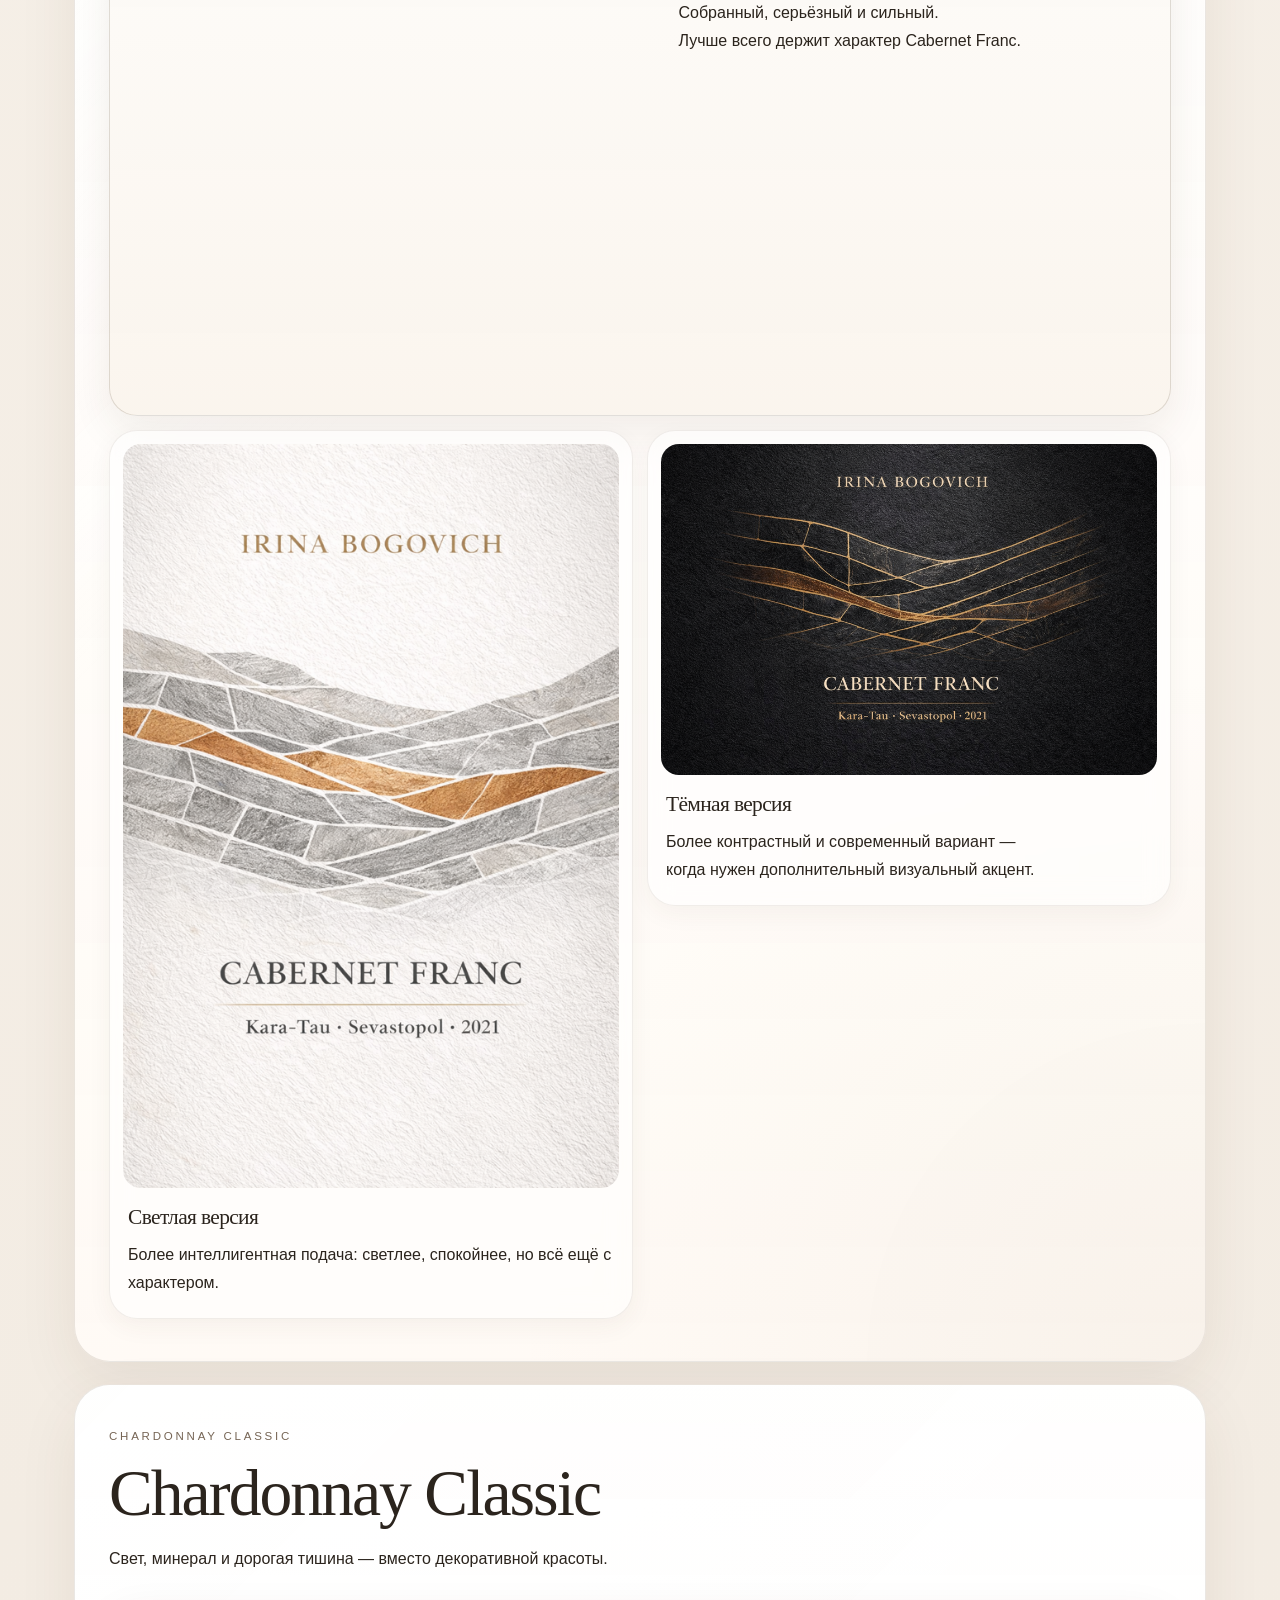
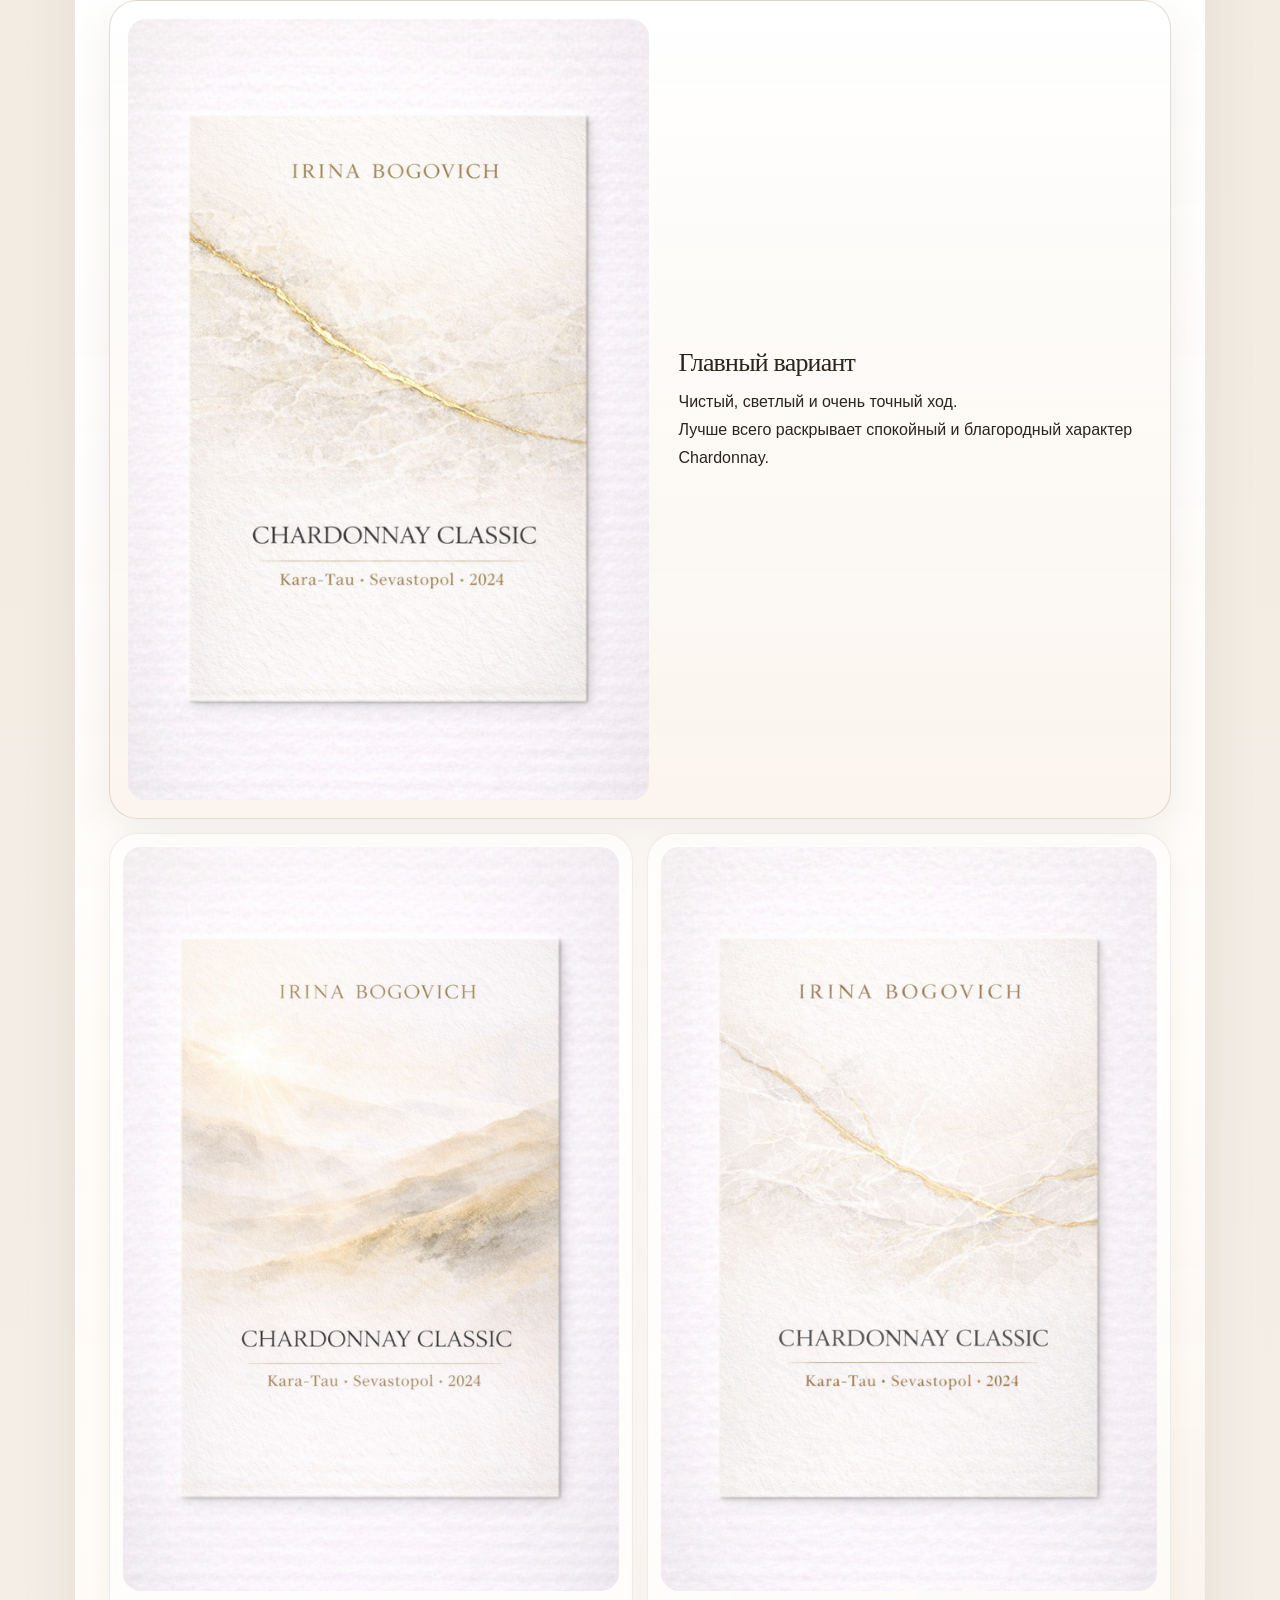
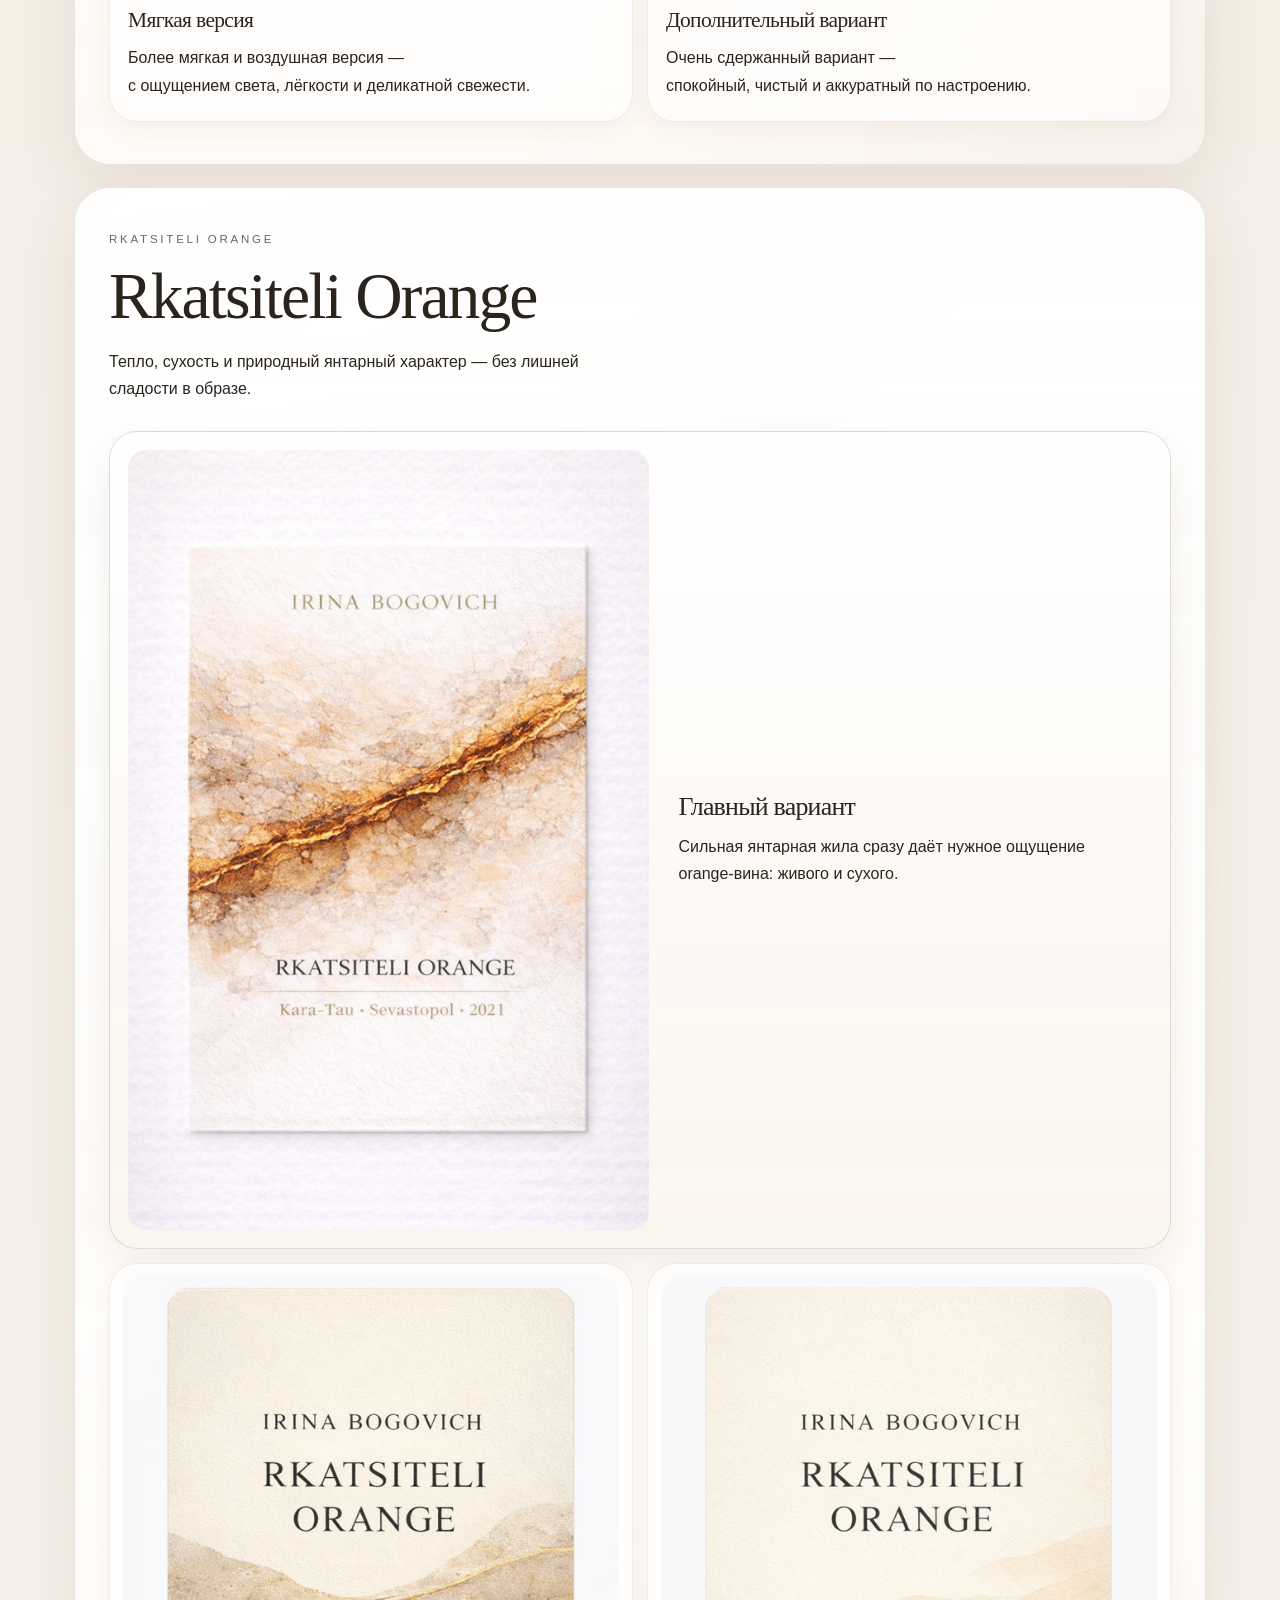
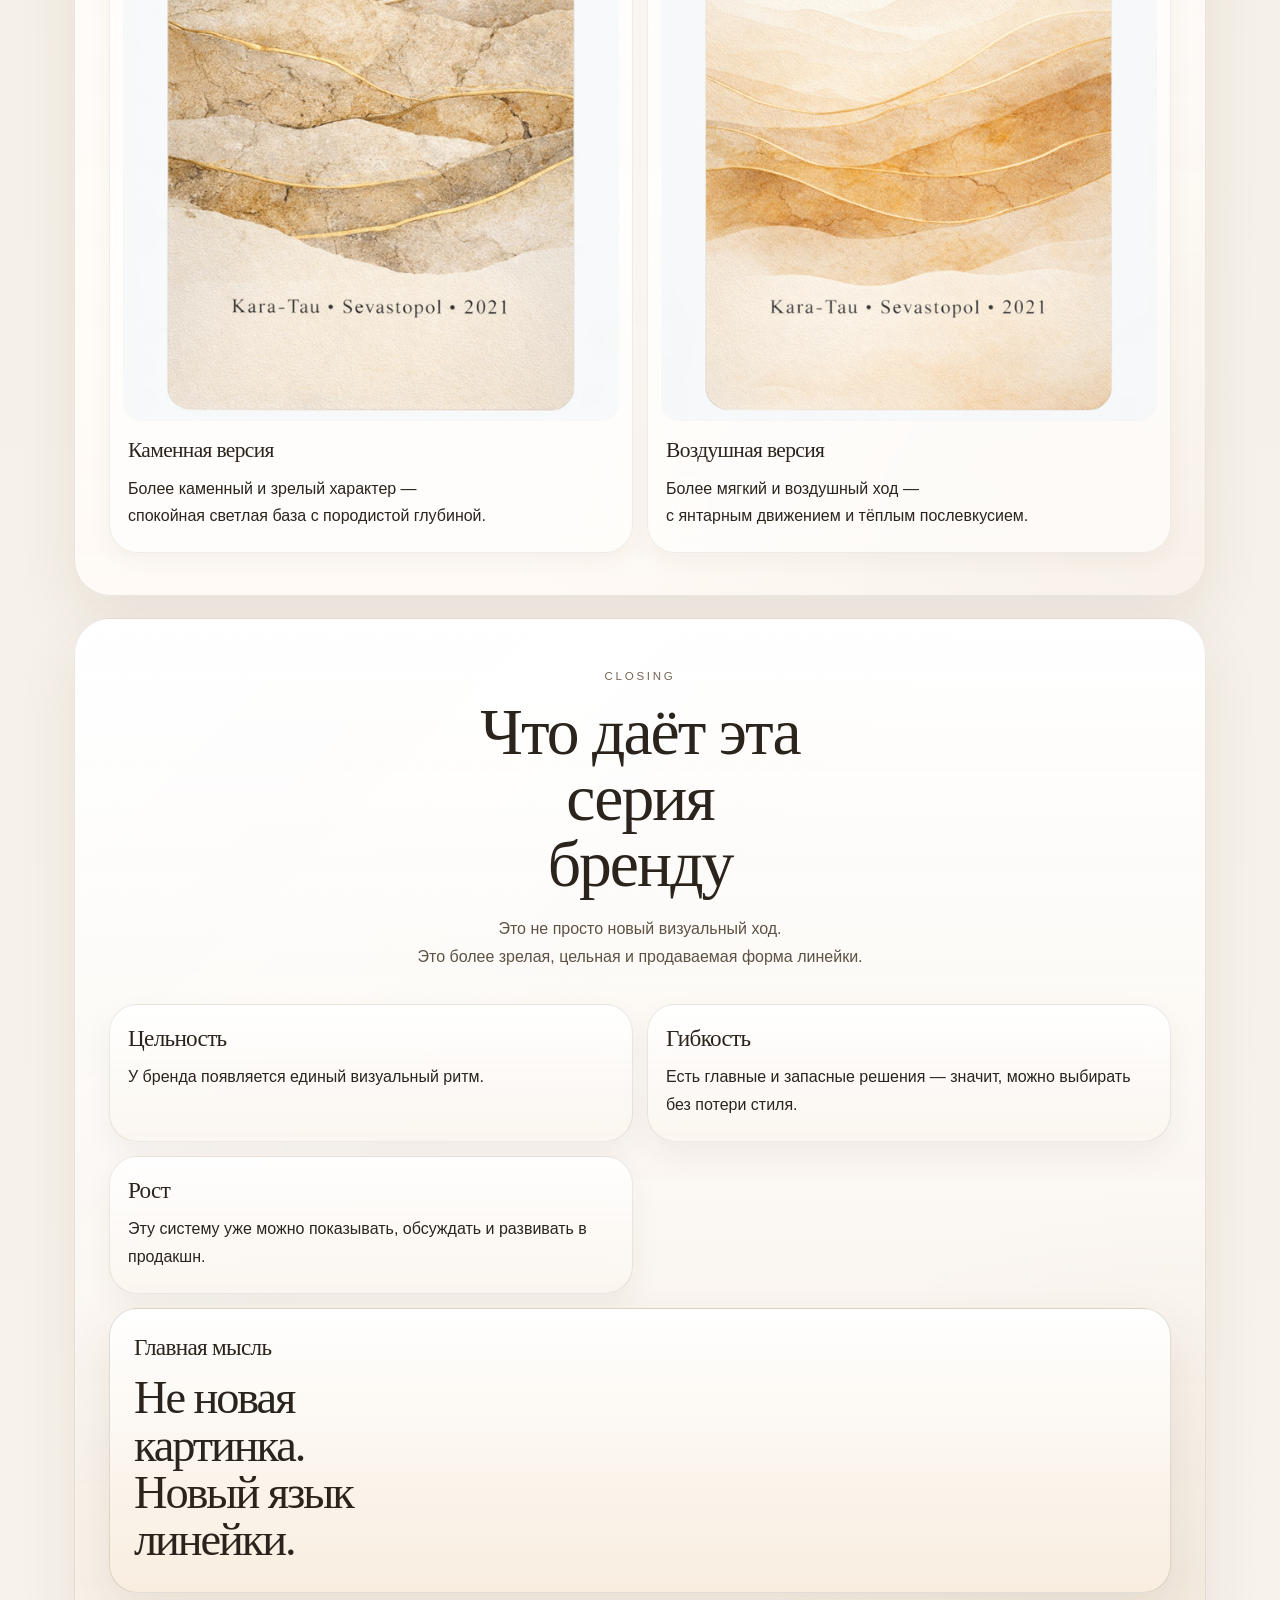
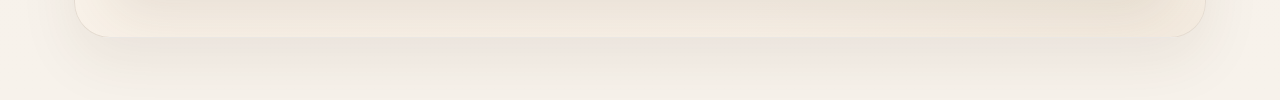
==== commit 63f74837: "Add files via upload" ====
--- a/index.html
+++ b/index.html
@@ -7,8 +7,8 @@
       content="width=device-width, initial-scale=1, viewport-fit=cover"
     />
     <title>Irina Bogovich</title>
-    <link rel="stylesheet" href="styles.css" />
-    <script src="script.js" defer></script>
+    <link rel="stylesheet" href="styles.css?v=4" />
+    <script src="script.js?v=3" defer></script>
   </head>
   <body>
     <main class="page-shell">
--- a/styles.css
+++ b/styles.css
@@ -94,6 +94,10 @@
   max-width: 42rem;
 }
 
+.section-copy h2 {
+  max-width: none;
+}
+
 .section-kicker {
   margin: 0 0 14px;
   font-size: 0.72rem;
@@ -376,6 +380,88 @@
   transform: translateY(0);
 }
 
+@media (max-width: 739px) {
+  .reveal {
+    opacity: 1;
+    transform: none;
+    transition: none;
+  }
+
+  .section-cover,
+  .point-list,
+  .wine-gallery {
+    grid-template-columns: minmax(0, 1fr);
+  }
+
+  .cover-copy,
+  .section-copy,
+  .point-card,
+  .wine-card-copy {
+    width: 100%;
+    max-width: 100%;
+    min-width: 0;
+  }
+
+  h1,
+  h2,
+  .section-closing h2 {
+    max-width: none;
+    text-wrap: wrap;
+  }
+
+  h3,
+  p {
+    text-wrap: wrap;
+    white-space: normal;
+    word-break: normal;
+    overflow-wrap: normal;
+  }
+
+  .section-copy,
+  .section-copy h2,
+  .section-copy p,
+  .point-card,
+  .point-card h3,
+  .point-card p,
+  .cover-intro,
+  .cover-wines,
+  .wine-card-copy,
+  .wine-card-copy h3,
+  .wine-card-copy p,
+  .section-copy > *:not(.section-kicker),
+  .point-card > *,
+  .wine-card-copy > *,
+  .section-closing .section-copy,
+  .section-closing .section-copy p:not(.section-kicker),
+  .section-closing .point-card-strong p {
+    display: block;
+    width: 100% !important;
+    max-width: 100% !important;
+  }
+
+  .cover-intro {
+    line-height: 1.72;
+  }
+
+  .cover-intro br,
+  .section-copy p br,
+  .wine-card-copy p br,
+  .section-closing p br {
+    display: none;
+  }
+
+  .section-cover .cover-gallery {
+    width: min(100%, 410px);
+    aspect-ratio: 990 / 1260;
+    margin-left: auto;
+    margin-right: auto;
+  }
+
+  .section-cover .cover-hero-image {
+    object-position: 50% 50%;
+  }
+}
+
 @media (min-width: 740px) {
   .page-shell {
     padding-left: 24px;
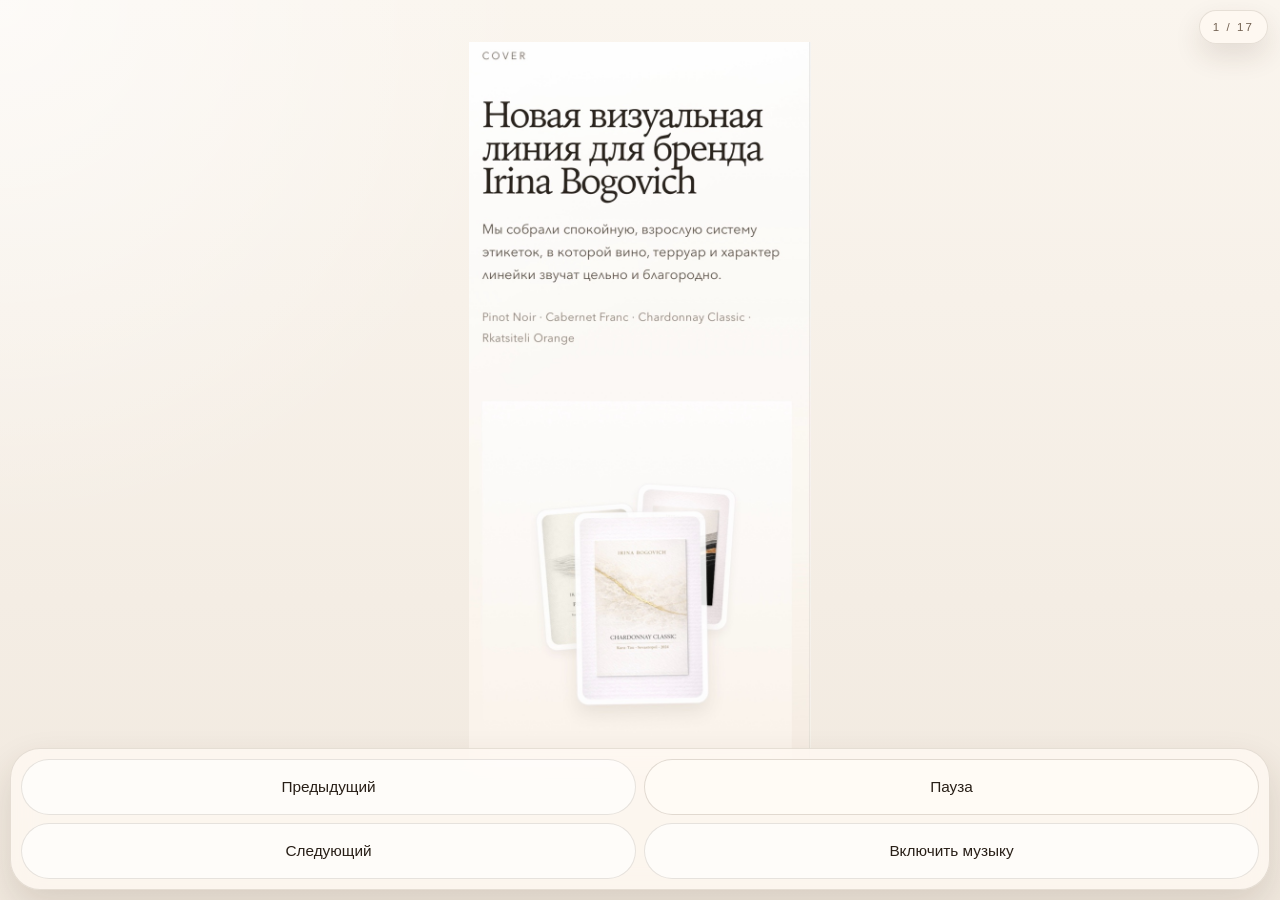
==== commit 7a6e5274: "Add files via upload" ====
--- a/index.html
+++ b/index.html
@@ -6,437 +6,52 @@
       name="viewport"
       content="width=device-width, initial-scale=1, viewport-fit=cover"
     />
+    <meta name="theme-color" content="#f5efe7" />
     <title>Irina Bogovich</title>
-    <link rel="stylesheet" href="styles.css?v=4" />
-    <script src="script.js?v=3" defer></script>
+    <link rel="stylesheet" href="style.css" />
+    <script src="script.js" defer></script>
   </head>
   <body>
-    <main class="page-shell">
-      <section class="section section-cover reveal is-visible">
-        <div class="cover-copy">
-          <p class="section-kicker">Cover</p>
-          <h1>Новая визуальная линия для бренда Irina Bogovich</h1>
-          <p class="cover-intro">
-            Мы собрали спокойную, взрослую систему этикеток,<br />
-            в которой вино, терруар и характер линейки звучат цельно и
-            благородно.
-          </p>
-          <p class="cover-wines">
-            Pinot Noir · Cabernet Franc · Chardonnay Classic · Rkatsiteli
-            Orange
-          </p>
-        </div>
-        <div class="cover-gallery" aria-label="Этикетки вин">
-          <picture class="cover-hero-picture">
-            <source
-              media="(max-width: 740px)"
-              srcset="assets/labels/web/cover-hero-mobile.png"
-              type="image/png"
+    <main class="slideshow">
+      <header class="topbar" aria-label="Статус слайд-шоу">
+        <p class="counter" id="slide-counter">1 / 17</p>
+      </header>
+
+      <section class="stage" aria-live="polite">
+        <div class="slide-stack">
+          <article class="slide is-active" data-layer="0" aria-hidden="false">
+            <img
+              class="slide-image"
+              src="assets/images/slide-01.jpg"
+              alt="Слайд 1"
             />
-            <img
-              class="cover-hero-image"
-              src="assets/labels/web/cover-hero-desktop.png"
-              alt=""
-              width="1518"
-              height="1680"
-              loading="eager"
-              decoding="async"
-              fetchpriority="high"
-            />
-          </picture>
-        </div>
-      </section>
-
-      <section class="section reveal">
-        <div class="section-copy">
-          <p class="section-kicker">Brand fit</p>
-          <h2>Почему этот язык точно ложится в бренд</h2>
-          <p>
-            Он не спорит с тем, что уже есть,<br />
-            а делает подачу взрослее, чище и собраннее.
-          </p>
-        </div>
-        <div class="point-list">
-          <article class="point-card">
-            <h3>Авторский характер</h3>
-            <p>
-              В центре — не декоративность, а живое ощущение вина и личный
-              почерк.
-            </p>
           </article>
-          <article class="point-card">
-            <h3>Кара-Тау и Севастополь</h3>
-            <p>
-              Здесь важно не только название сорта, но и место, воздух, склон и
-              терруар.
-            </p>
-          </article>
-          <article class="point-card">
-            <h3>Тишина вместо шума</h3>
-            <p>
-              Эта серия работает через вкус, тактильность и спокойную
-              уверенность.
-            </p>
-          </article>
-          <article class="point-card">
-            <h3>Развитие без ломки</h3>
-            <p>
-              Это не новый образ с нуля, а естественное продолжение бренда.
-            </p>
+          <article class="slide" data-layer="1" aria-hidden="true">
+            <img class="slide-image" src="" alt="" />
           </article>
         </div>
       </section>
 
-      <section class="section reveal">
-        <div class="section-copy">
-          <p class="section-kicker">System</p>
-          <h2>Не набор этикеток. Новый язык линейки.</h2>
-          <p>
-            Здесь важна не одна удачная картинка,<br />
-            а система, которую можно развивать дальше.
-          </p>
-        </div>
-        <div class="point-list">
-          <article class="point-card">
-            <h3>Одна семья</h3>
-            <p>Все вина читаются как части одной цельной линейки.</p>
-          </article>
-          <article class="point-card">
-            <h3>Четыре характера</h3>
-            <p>У каждого сорта свой ритм, своя пластика и своё настроение.</p>
-          </article>
-          <article class="point-card">
-            <h3>Сдержанная премиальность</h3>
-            <p>Без лишнего декора, без шума, без случайного эффекта.</p>
-          </article>
-          <article class="point-card">
-            <h3>Готовность к развитию</h3>
-            <p>Эту систему можно расширять: reserve, limited, special release.</p>
-          </article>
-        </div>
-      </section>
+      <div class="controls" role="group" aria-label="Управление слайд-шоу">
+        <button class="control-button" id="prev-button" type="button">
+          Предыдущий
+        </button>
+        <button
+          class="control-button control-button-primary"
+          id="play-button"
+          type="button"
+        >
+          Пауза
+        </button>
+        <button class="control-button" id="next-button" type="button">
+          Следующий
+        </button>
+        <button class="control-button" id="audio-button" type="button">
+          Включить музыку
+        </button>
+      </div>
 
-      <section class="section wine-section reveal">
-        <div class="section-copy">
-          <p class="section-kicker">Pinot Noir</p>
-          <h2>Pinot Noir</h2>
-          <p>
-            Мягкость, глубина и красивое спокойствие — главное настроение этой
-            линии.
-          </p>
-        </div>
-        <div class="wine-gallery">
-          <article class="wine-card wine-card-main">
-            <div class="wine-image-frame">
-              <img
-                src="assets/labels/web/pinot-main-web.png"
-                alt="Pinot Noir — Главный вариант"
-                width="1024"
-                height="1536"
-                loading="lazy"
-                decoding="async"
-                fetchpriority="low"
-              />
-            </div>
-            <div class="wine-card-copy">
-              <h3>Главный вариант</h3>
-              <p>
-                Не кричит, а притягивает.<br />
-                Самый точный образ для благородного Pinot Noir.
-              </p>
-            </div>
-          </article>
-          <article class="wine-card">
-            <div class="wine-image-frame">
-              <img
-                src="assets/labels/web/pinot-reserve-web.png"
-                alt="Pinot Noir — Запасной / reserve"
-                width="1024"
-                height="1536"
-                loading="lazy"
-                decoding="async"
-                fetchpriority="low"
-              />
-            </div>
-            <div class="wine-card-copy">
-              <h3>Reserve версия</h3>
-              <p>
-                Более статусная и выразительная версия —<br />
-                для особой подачи или более коллекционного прочтения.
-              </p>
-            </div>
-          </article>
-          <article class="wine-card">
-            <div class="wine-image-frame">
-              <img
-                src="assets/labels/web/pinot-extra-web.png"
-                alt="Pinot Noir — Дополнительный"
-                width="1024"
-                height="1536"
-                loading="lazy"
-                decoding="async"
-                fetchpriority="low"
-              />
-            </div>
-            <div class="wine-card-copy">
-              <h3>Дополнительный вариант</h3>
-              <p>
-                Тот же мягкий характер, но с чуть более заметным рельефом и
-                движением земли.
-              </p>
-            </div>
-          </article>
-        </div>
-      </section>
-
-      <section class="section wine-section reveal">
-        <div class="section-copy">
-          <p class="section-kicker">Cabernet Franc</p>
-          <h2>Cabernet Franc</h2>
-          <p>Сила, структура и уверенность — без тяжёлой агрессии.</p>
-        </div>
-        <div class="wine-gallery">
-          <article class="wine-card wine-card-main">
-            <div class="wine-image-frame">
-              <img
-                src="assets/labels/web/cabernet-main-web.png"
-                alt="Cabernet Franc — Главный вариант"
-                width="1024"
-                height="1536"
-                loading="lazy"
-                decoding="async"
-                fetchpriority="low"
-              />
-            </div>
-            <div class="wine-card-copy">
-              <h3>Главный вариант</h3>
-              <p>
-                Собранный, серьёзный и сильный.<br />
-                Лучше всего держит характер Cabernet Franc.
-              </p>
-            </div>
-          </article>
-          <article class="wine-card">
-            <div class="wine-image-frame">
-              <img
-                src="assets/labels/web/cabernet-light-web.png"
-                alt="Cabernet Franc — Запасной светлый"
-                width="1024"
-                height="1536"
-                loading="lazy"
-                decoding="async"
-                fetchpriority="low"
-              />
-            </div>
-            <div class="wine-card-copy">
-              <h3>Светлая версия</h3>
-              <p>
-                Более интеллигентная подача: светлее, спокойнее, но всё ещё с
-                характером.
-              </p>
-            </div>
-          </article>
-          <article class="wine-card">
-            <div class="wine-image-frame">
-              <img
-                src="assets/labels/web/cabernet-dark-web.png"
-                alt="Cabernet Franc — Запасной тёмный"
-                width="1536"
-                height="1024"
-                loading="lazy"
-                decoding="async"
-                fetchpriority="low"
-              />
-            </div>
-            <div class="wine-card-copy">
-              <h3>Тёмная версия</h3>
-              <p>
-                Более контрастный и современный вариант —<br />
-                когда нужен дополнительный визуальный акцент.
-              </p>
-            </div>
-          </article>
-        </div>
-      </section>
-
-      <section class="section wine-section reveal">
-        <div class="section-copy">
-          <p class="section-kicker">Chardonnay Classic</p>
-          <h2>Chardonnay Classic</h2>
-          <p>Свет, минерал и дорогая тишина — вместо декоративной красоты.</p>
-        </div>
-        <div class="wine-gallery">
-          <article class="wine-card wine-card-main">
-            <div class="wine-image-frame">
-              <img
-                src="assets/labels/web/chardonnay-main-web.png"
-                alt="Chardonnay Classic — Главный вариант"
-                width="1024"
-                height="1536"
-                loading="lazy"
-                decoding="async"
-                fetchpriority="low"
-              />
-            </div>
-            <div class="wine-card-copy">
-              <h3>Главный вариант</h3>
-              <p>
-                Чистый, светлый и очень точный ход.<br />
-                Лучше всего раскрывает спокойный и благородный характер
-                Chardonnay.
-              </p>
-            </div>
-          </article>
-          <article class="wine-card">
-            <div class="wine-image-frame">
-              <img
-                src="assets/labels/web/chardonnay-alt-web.png"
-                alt="Chardonnay Classic — Запасной"
-                width="1024"
-                height="1536"
-                loading="lazy"
-                decoding="async"
-                fetchpriority="low"
-              />
-            </div>
-            <div class="wine-card-copy">
-              <h3>Мягкая версия</h3>
-              <p>
-                Более мягкая и воздушная версия —<br />
-                с ощущением света, лёгкости и деликатной свежести.
-              </p>
-            </div>
-          </article>
-          <article class="wine-card">
-            <div class="wine-image-frame">
-              <img
-                src="assets/labels/web/chardonnay-extra-web.png"
-                alt="Chardonnay Classic — Дополнительный"
-                width="1024"
-                height="1536"
-                loading="lazy"
-                decoding="async"
-                fetchpriority="low"
-              />
-            </div>
-            <div class="wine-card-copy">
-              <h3>Дополнительный вариант</h3>
-              <p>
-                Очень сдержанный вариант —<br />
-                спокойный, чистый и аккуратный по настроению.
-              </p>
-            </div>
-          </article>
-        </div>
-      </section>
-
-      <section class="section wine-section reveal">
-        <div class="section-copy">
-          <p class="section-kicker">Rkatsiteli Orange</p>
-          <h2>Rkatsiteli Orange</h2>
-          <p>
-            Тепло, сухость и природный янтарный характер — без лишней сладости в
-            образе.
-          </p>
-        </div>
-        <div class="wine-gallery">
-          <article class="wine-card wine-card-main">
-            <div class="wine-image-frame">
-              <img
-                src="assets/labels/web/orange-main-web.png"
-                alt="Rkatsiteli Orange — Главный вариант"
-                width="1024"
-                height="1536"
-                loading="lazy"
-                decoding="async"
-                fetchpriority="low"
-              />
-            </div>
-            <div class="wine-card-copy">
-              <h3>Главный вариант</h3>
-              <p>
-                Сильная янтарная жила сразу даёт нужное ощущение orange-вина:
-                живого и сухого.
-              </p>
-            </div>
-          </article>
-          <article class="wine-card">
-            <div class="wine-image-frame">
-              <img
-                src="assets/labels/web/orange-alt-web.png"
-                alt="Rkatsiteli Orange — Запасной"
-                width="1024"
-                height="1536"
-                loading="lazy"
-                decoding="async"
-                fetchpriority="low"
-              />
-            </div>
-            <div class="wine-card-copy">
-              <h3>Каменная версия</h3>
-              <p>
-                Более каменный и зрелый характер —<br />
-                спокойная светлая база с породистой глубиной.
-              </p>
-            </div>
-          </article>
-          <article class="wine-card">
-            <div class="wine-image-frame">
-              <img
-                src="assets/labels/web/orange-extra-web.png"
-                alt="Rkatsiteli Orange — Дополнительный"
-                width="1024"
-                height="1536"
-                loading="lazy"
-                decoding="async"
-                fetchpriority="low"
-              />
-            </div>
-            <div class="wine-card-copy">
-              <h3>Воздушная версия</h3>
-              <p>
-                Более мягкий и воздушный ход —<br />
-                с янтарным движением и тёплым послевкусием.
-              </p>
-            </div>
-          </article>
-        </div>
-      </section>
-
-      <section class="section section-closing reveal">
-        <div class="section-copy">
-          <p class="section-kicker">Closing</p>
-          <h2>Что даёт эта серия бренду</h2>
-          <p>
-            Это не просто новый визуальный ход.<br />
-            Это более зрелая, цельная и продаваемая форма линейки.
-          </p>
-        </div>
-        <div class="point-list">
-          <article class="point-card">
-            <h3>Цельность</h3>
-            <p>У бренда появляется единый визуальный ритм.</p>
-          </article>
-          <article class="point-card">
-            <h3>Гибкость</h3>
-            <p>
-              Есть главные и запасные решения — значит, можно выбирать без
-              потери стиля.
-            </p>
-          </article>
-          <article class="point-card">
-            <h3>Рост</h3>
-            <p>
-              Эту систему уже можно показывать, обсуждать и развивать в
-              продакшн.
-            </p>
-          </article>
-          <article class="point-card point-card-strong">
-            <h3>Главная мысль</h3>
-            <p>Не новая картинка.<br />Новый язык линейки.</p>
-          </article>
-        </div>
-      </section>
+      <audio id="background-audio" preload="none" loop></audio>
     </main>
   </body>
 </html>
--- a/style.css
+++ b/style.css
@@ -0,0 +1,190 @@
+:root {
+  --bg: #f5efe7;
+  --surface: rgba(255, 249, 242, 0.88);
+  --surface-strong: rgba(255, 251, 246, 0.94);
+  --line: rgba(89, 70, 49, 0.14);
+  --text: #281f17;
+  --muted: #736252;
+  --shadow: 0 18px 48px rgba(63, 44, 23, 0.12);
+  --radius: 26px;
+  --control-height: 52px;
+}
+
+* {
+  box-sizing: border-box;
+}
+
+html,
+body {
+  margin: 0;
+  min-width: 320px;
+  height: 100%;
+  min-height: 100%;
+}
+
+body {
+  background:
+    radial-gradient(circle at top left, rgba(255, 255, 255, 0.7), transparent 34%),
+    linear-gradient(180deg, #faf6f0 0%, var(--bg) 100%);
+  color: var(--text);
+  font-family: "Avenir Next", "Segoe UI", "Helvetica Neue", Arial, sans-serif;
+  overflow: hidden;
+}
+
+button,
+img {
+  display: block;
+}
+
+button {
+  font: inherit;
+}
+
+img {
+  width: 100%;
+  height: auto;
+}
+
+.slideshow {
+  position: relative;
+  min-height: 100svh;
+  background: var(--bg);
+  overflow: hidden;
+}
+
+.topbar {
+  position: absolute;
+  top: max(10px, env(safe-area-inset-top));
+  left: 0;
+  right: 0;
+  z-index: 3;
+  display: flex;
+  justify-content: flex-end;
+  padding: 0 12px;
+}
+
+.counter {
+  margin: 0;
+  padding: 10px 13px;
+  border: 1px solid var(--line);
+  border-radius: 999px;
+  background: rgba(255, 249, 242, 0.78);
+  box-shadow: 0 12px 28px rgba(63, 44, 23, 0.12);
+  backdrop-filter: blur(12px);
+  color: var(--muted);
+  font-size: 0.72rem;
+  letter-spacing: 0.18em;
+  text-transform: uppercase;
+}
+
+.stage {
+  position: relative;
+  min-height: 100svh;
+  background:
+    radial-gradient(circle at top left, rgba(255, 255, 255, 0.58), transparent 34%),
+    linear-gradient(180deg, #faf5ee 0%, #f1e9df 100%);
+  overflow: hidden;
+}
+
+.slide-stack {
+  position: relative;
+  width: 100%;
+  height: 100svh;
+}
+
+.slide {
+  position: absolute;
+  inset: 0;
+  display: flex;
+  align-items: center;
+  justify-content: center;
+  padding:
+    calc(env(safe-area-inset-top) + 42px)
+    6px
+    calc(env(safe-area-inset-bottom) + 124px)
+    6px;
+  opacity: 0;
+  transition: opacity 1.1s ease;
+}
+
+.slide.is-active {
+  opacity: 1;
+}
+
+.slide-image {
+  max-width: 100%;
+  max-height: 100%;
+  width: auto;
+  height: auto;
+  object-fit: contain;
+  object-position: center;
+}
+
+.controls {
+  display: none;
+  position: absolute;
+  left: 10px;
+  right: 10px;
+  bottom: max(10px, env(safe-area-inset-bottom));
+  z-index: 3;
+  display: grid;
+  grid-template-columns: repeat(2, minmax(0, 1fr));
+  gap: 8px;
+  padding: 10px;
+  border: 1px solid var(--line);
+  border-radius: calc(var(--radius) + 4px);
+  background: rgba(255, 249, 242, 0.78);
+  box-shadow: 0 16px 36px rgba(63, 44, 23, 0.14);
+  backdrop-filter: blur(14px);
+}
+
+.control-button {
+  min-height: 56px;
+  border: 1px solid var(--line);
+  border-radius: 999px;
+  padding: 0 14px;
+  color: var(--text);
+  background: rgba(255, 255, 255, 0.62);
+  font-size: 0.96rem;
+  touch-action: manipulation;
+  -webkit-tap-highlight-color: transparent;
+  transition:
+    background-color 160ms ease,
+    border-color 160ms ease,
+    transform 160ms ease;
+}
+
+.control-button-primary {
+  background: var(--surface-strong);
+  border-color: rgba(89, 70, 49, 0.18);
+  color: var(--text);
+}
+
+.control-button:active {
+  transform: scale(0.985);
+}
+
+.control-button:disabled {
+  cursor: not-allowed;
+  color: rgba(40, 31, 23, 0.42);
+  background: rgba(255, 255, 255, 0.4);
+}
+
+@media (hover: hover) and (pointer: fine) {
+  .control-button:hover {
+    background: rgba(255, 255, 255, 0.86);
+    border-color: rgba(89, 70, 49, 0.24);
+  }
+
+  .control-button-primary:hover {
+    background: #fffdf9;
+    border-color: #fffdf9;
+  }
+}
+
+@media (prefers-reduced-motion: reduce) {
+  .slide,
+  .control-button {
+    transition: none;
+  }
+}
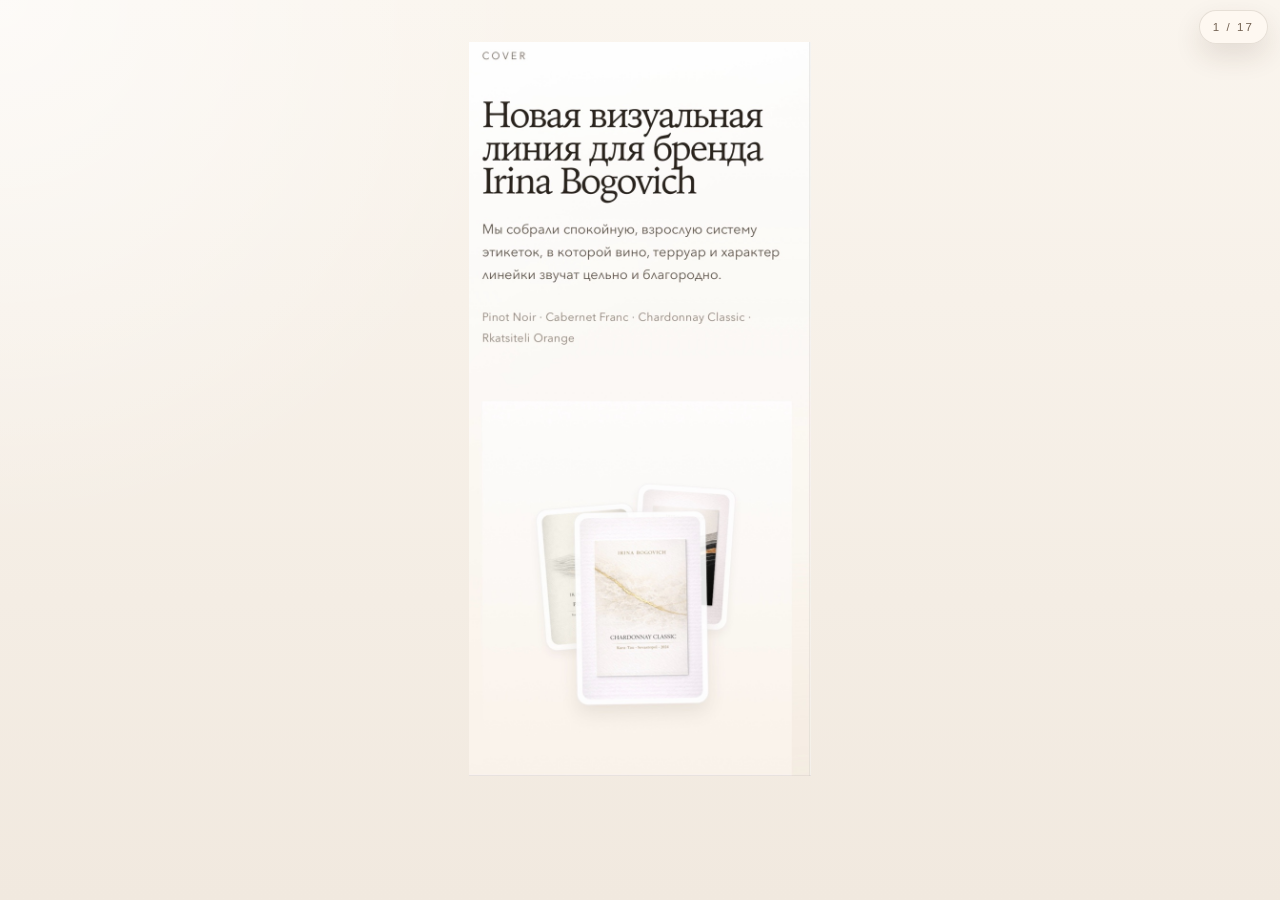
==== commit b0f73e1b: "Add native audio autoplay" ====
--- a/index.html
+++ b/index.html
@@ -51,7 +51,7 @@
         </button>
       </div>
 
-      <audio id="background-audio" preload="none" loop></audio>
+      <audio id="background-audio" preload="auto" autoplay loop></audio>
     </main>
   </body>
 </html>
--- a/style.css
+++ b/style.css
@@ -127,7 +127,6 @@
   right: 10px;
   bottom: max(10px, env(safe-area-inset-bottom));
   z-index: 3;
-  display: grid;
   grid-template-columns: repeat(2, minmax(0, 1fr));
   gap: 8px;
   padding: 10px;
